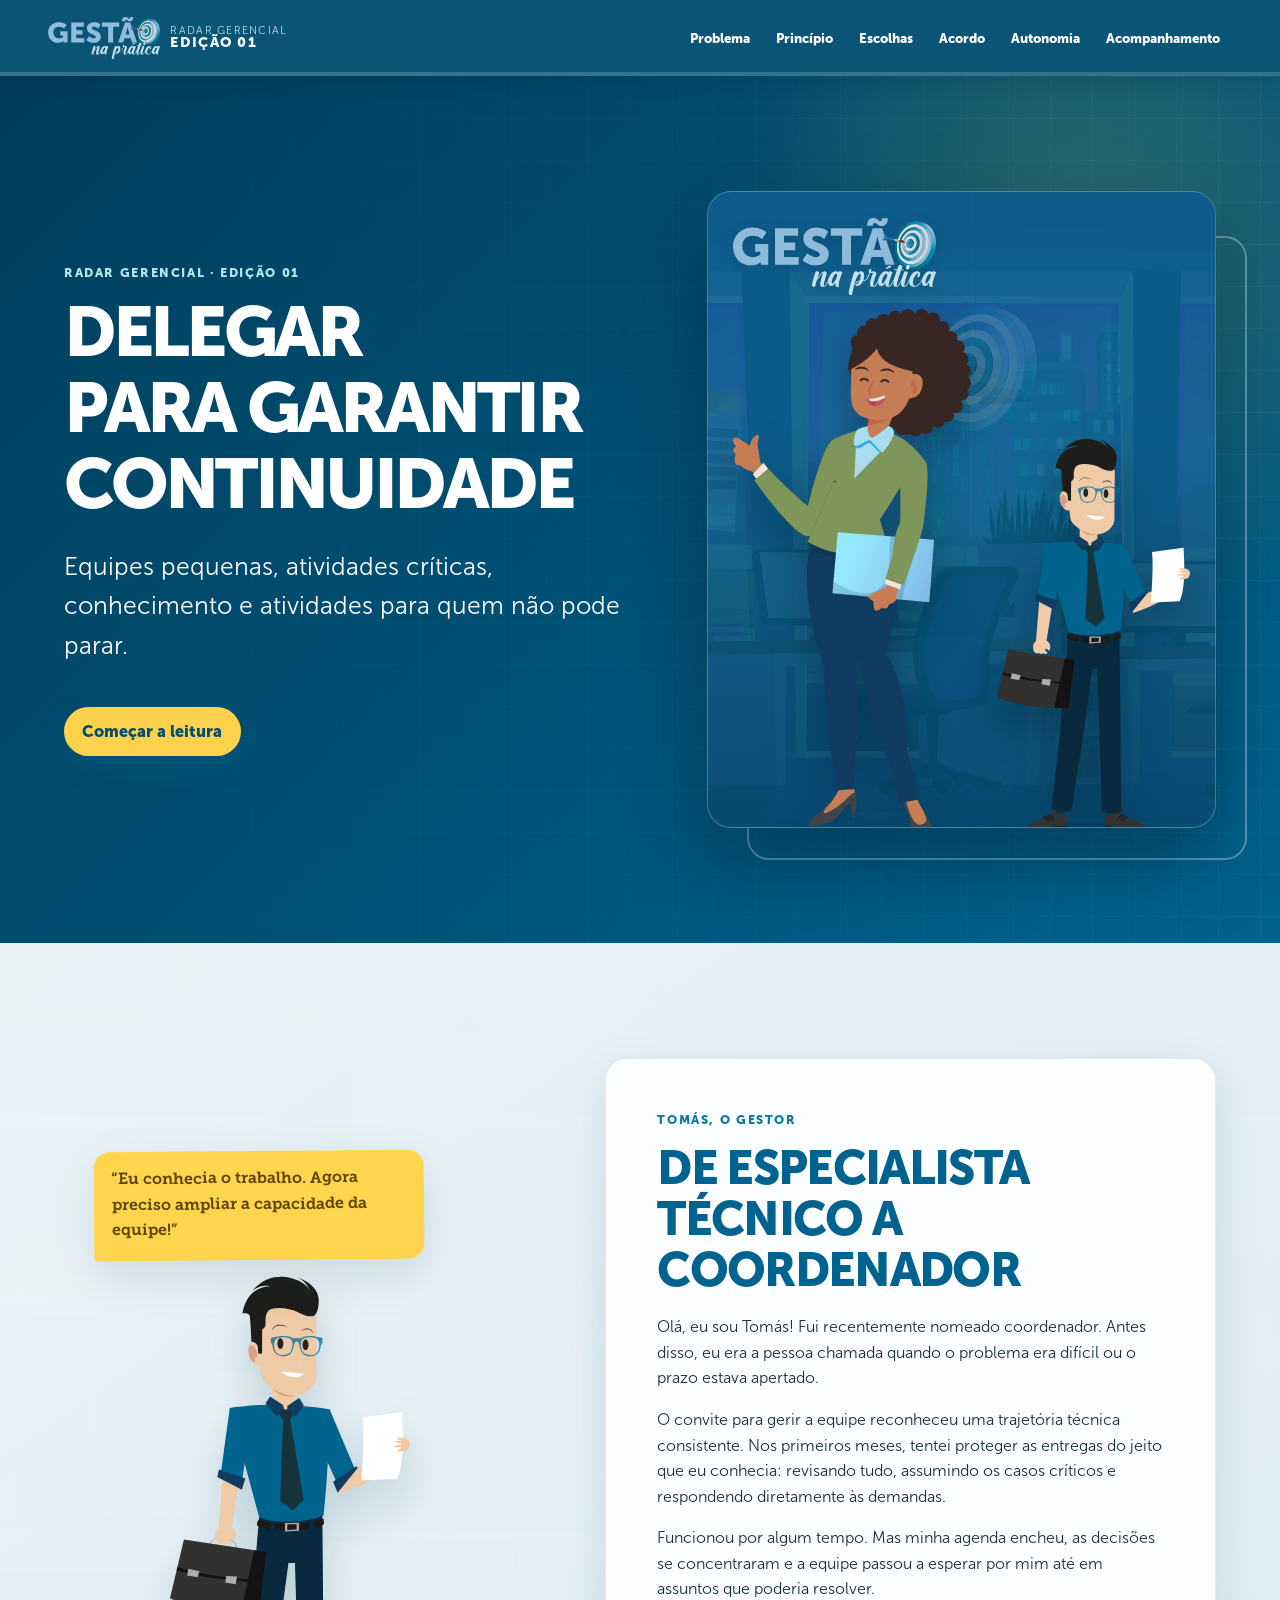
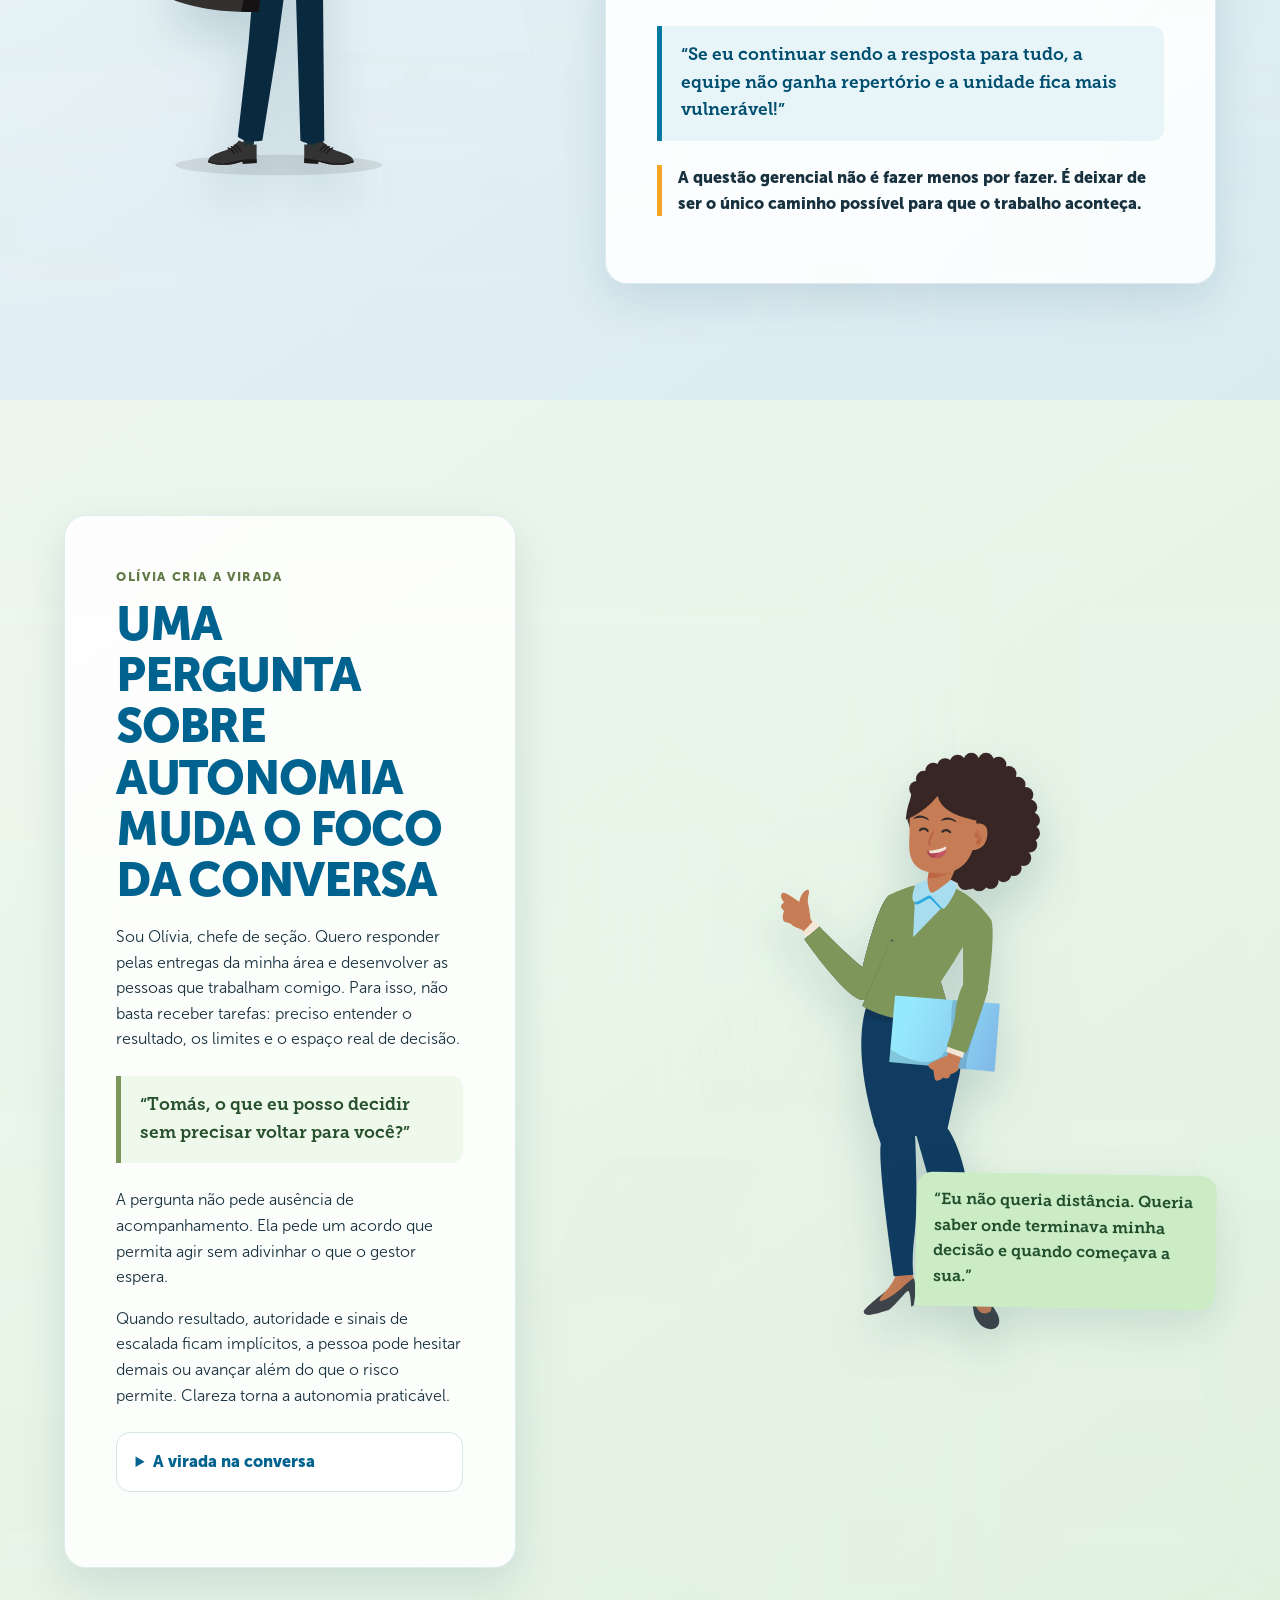
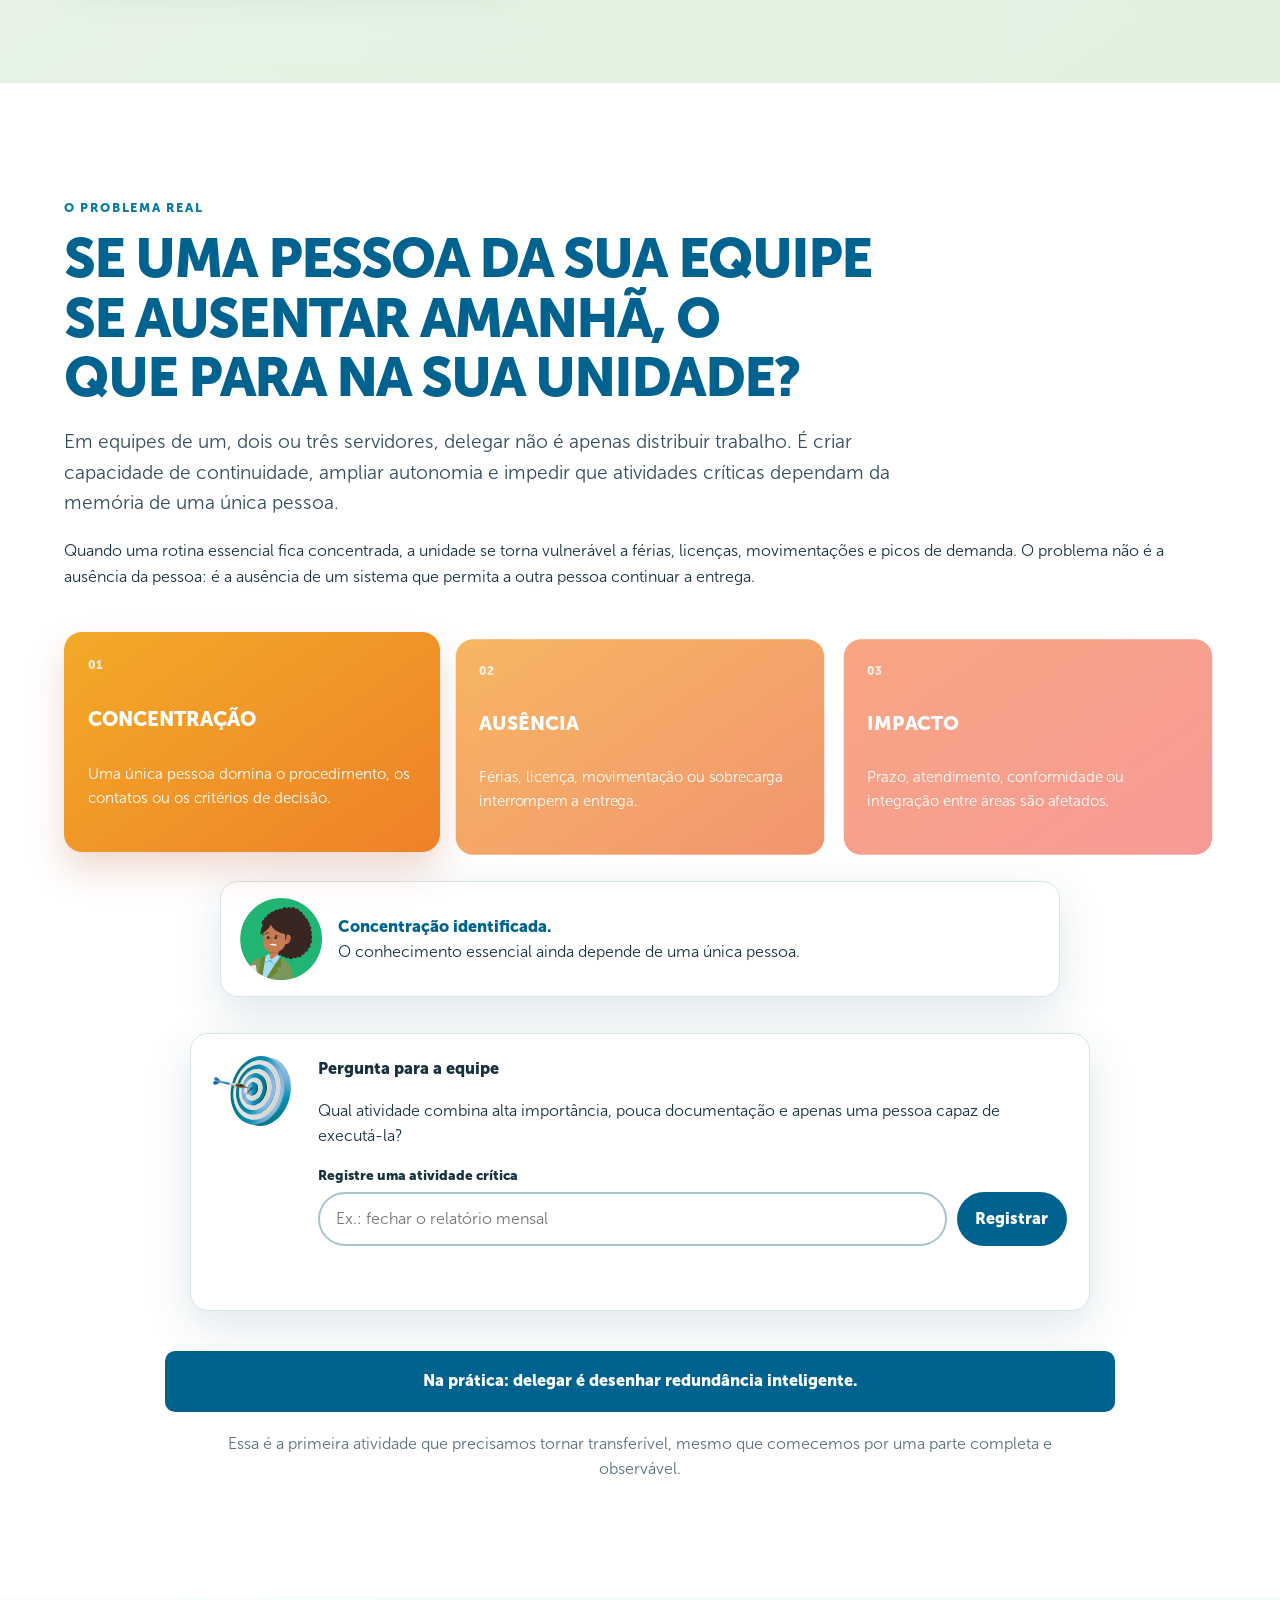
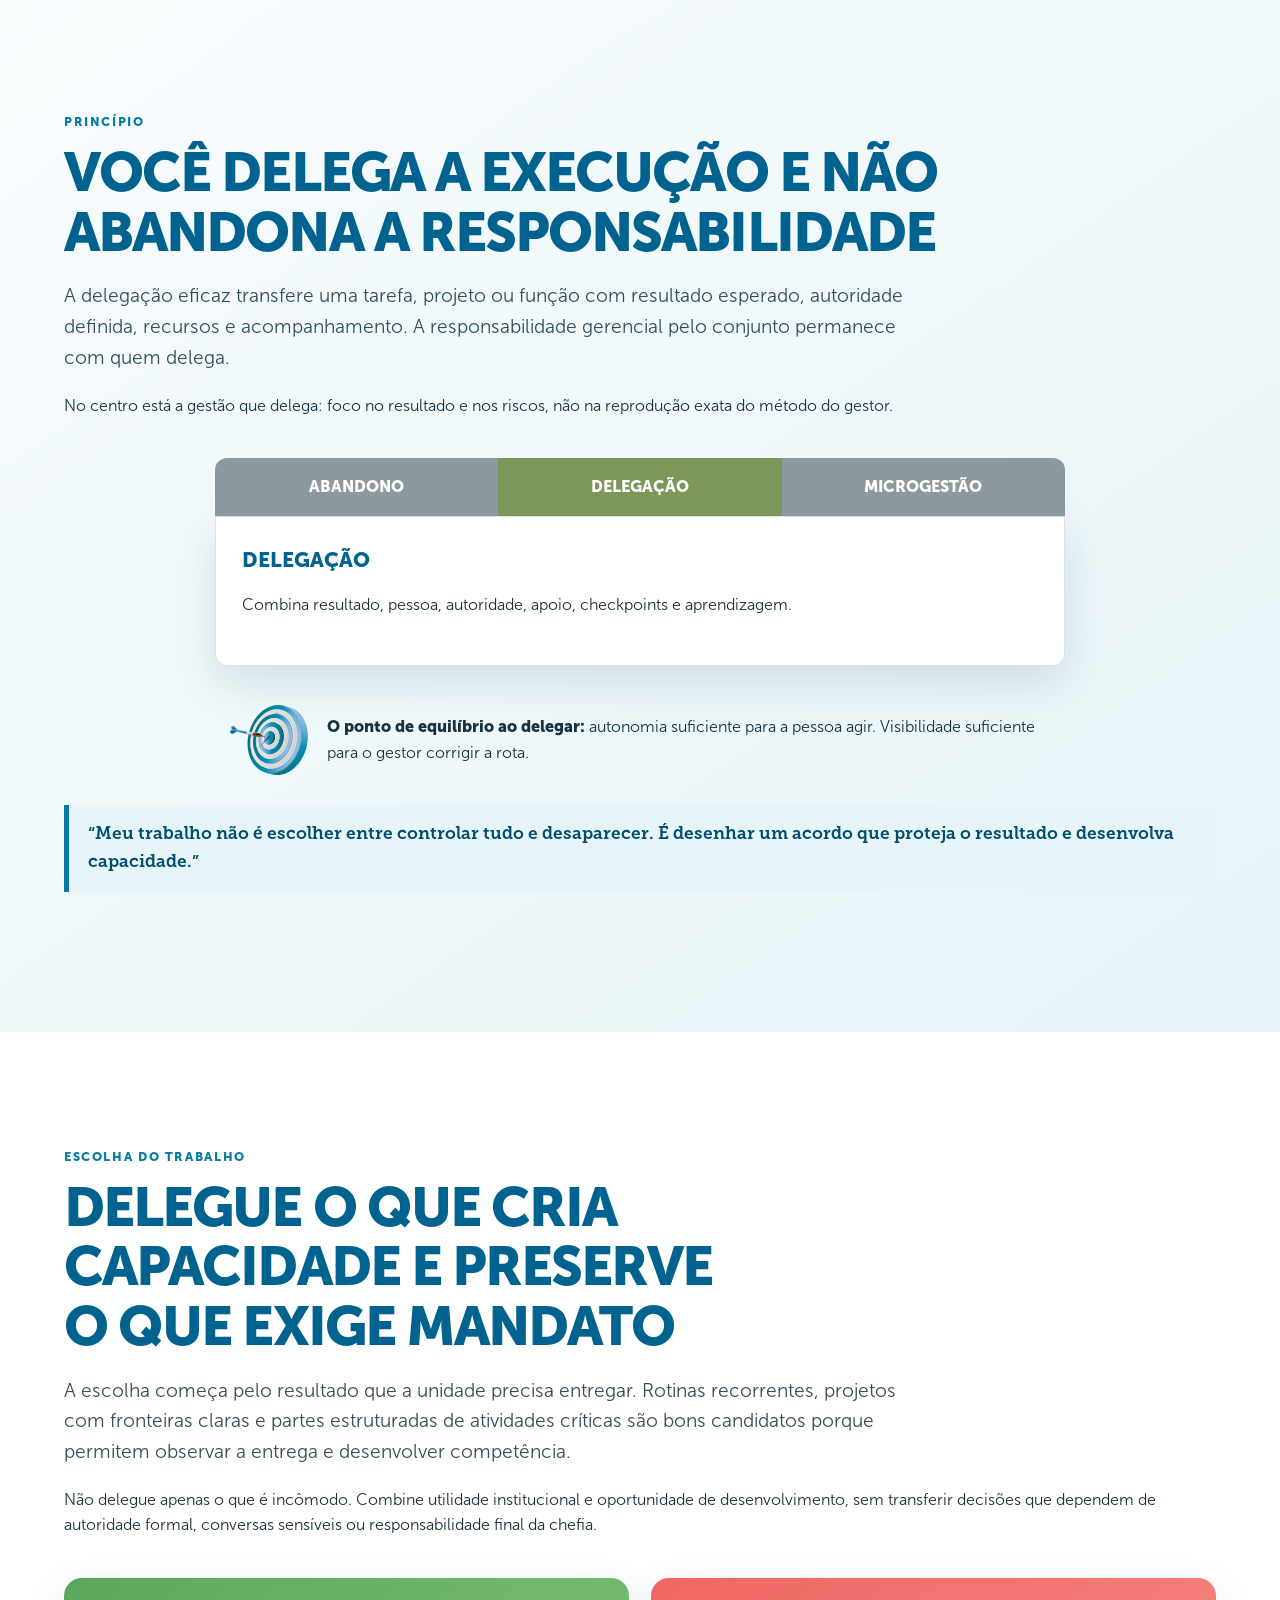
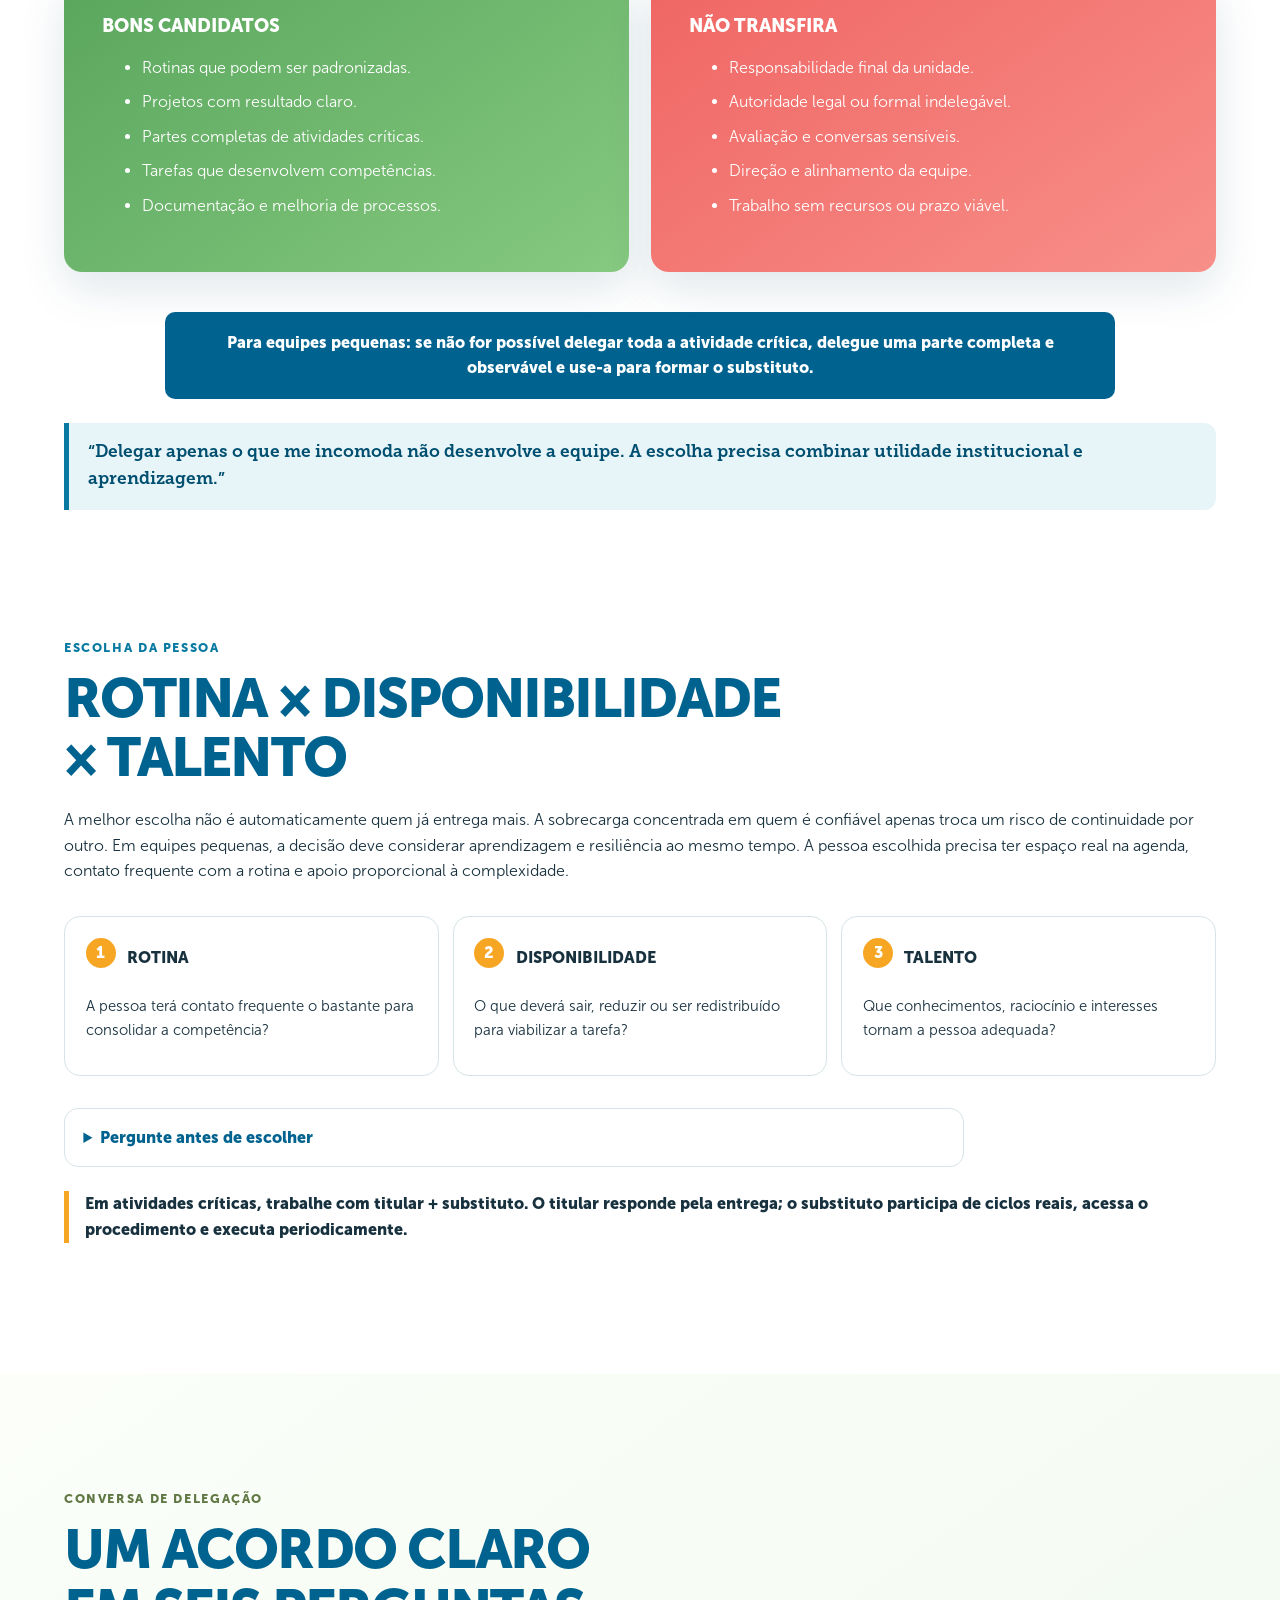
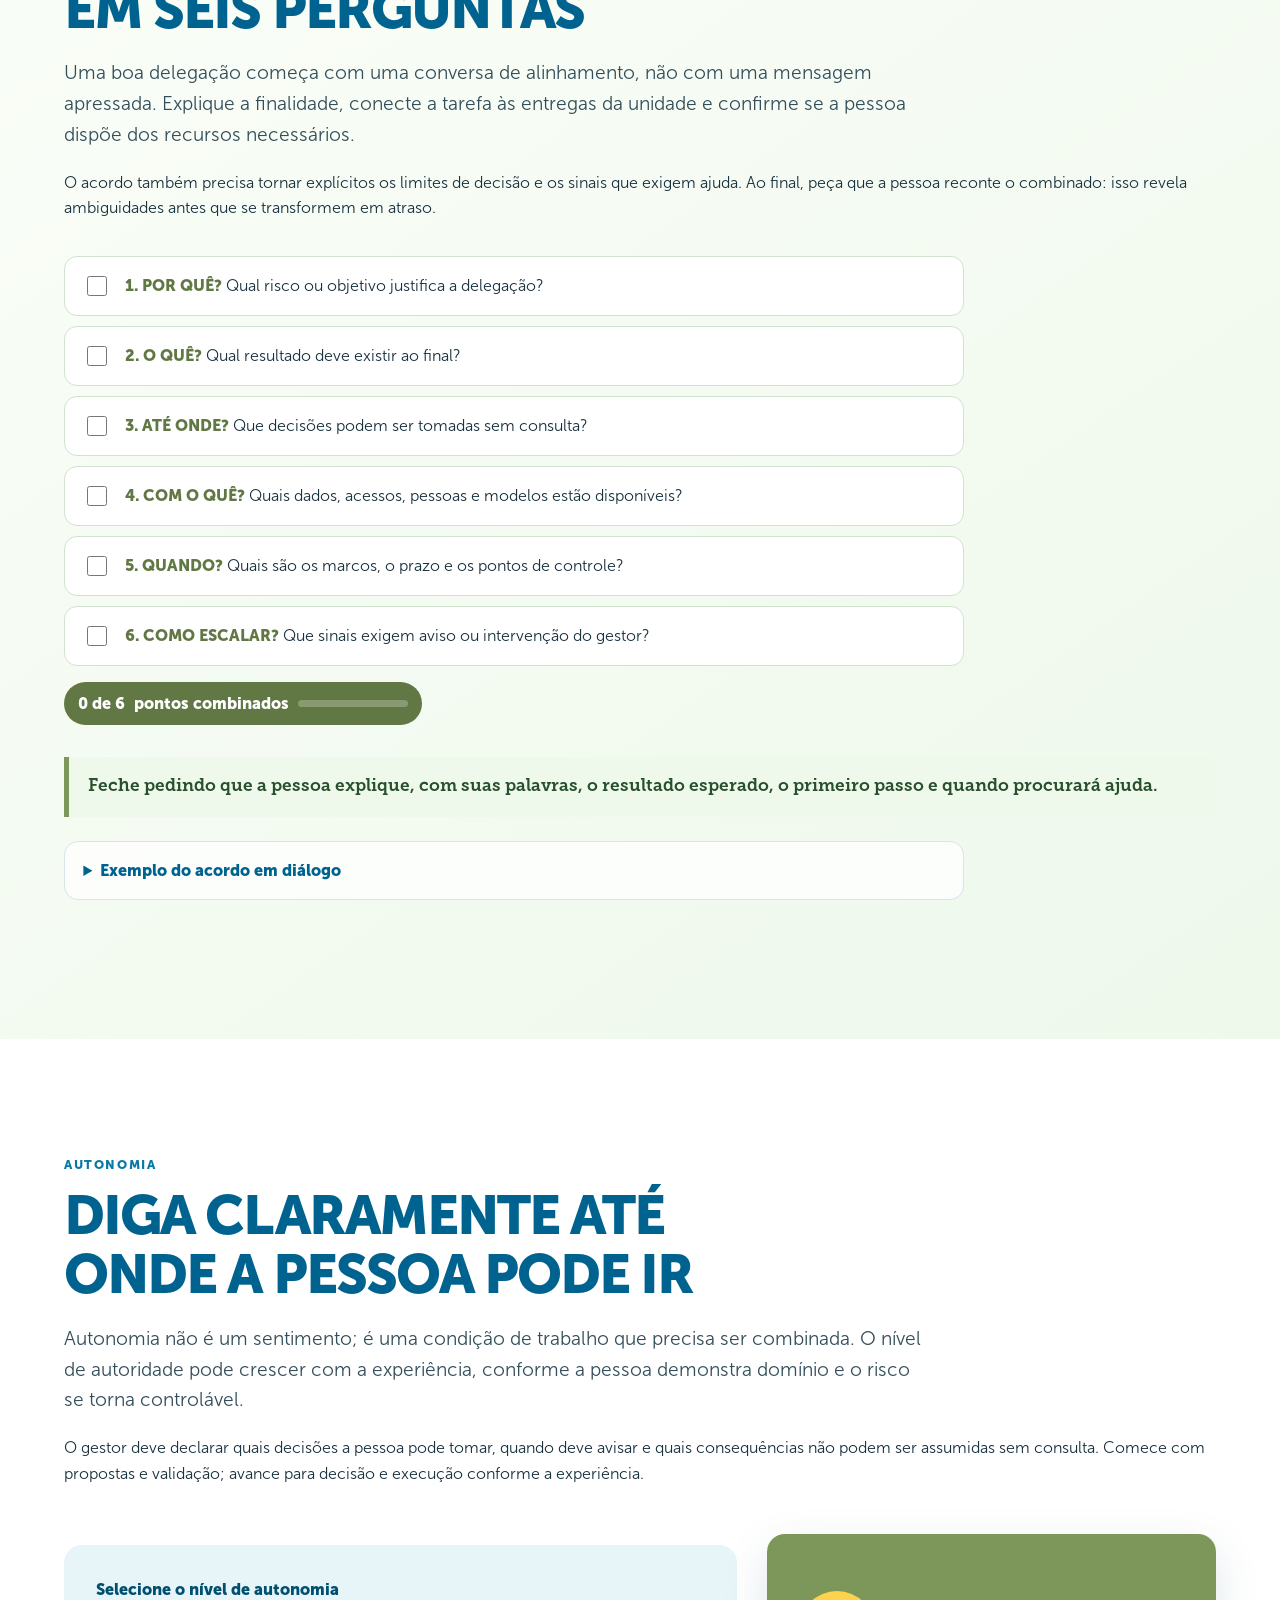
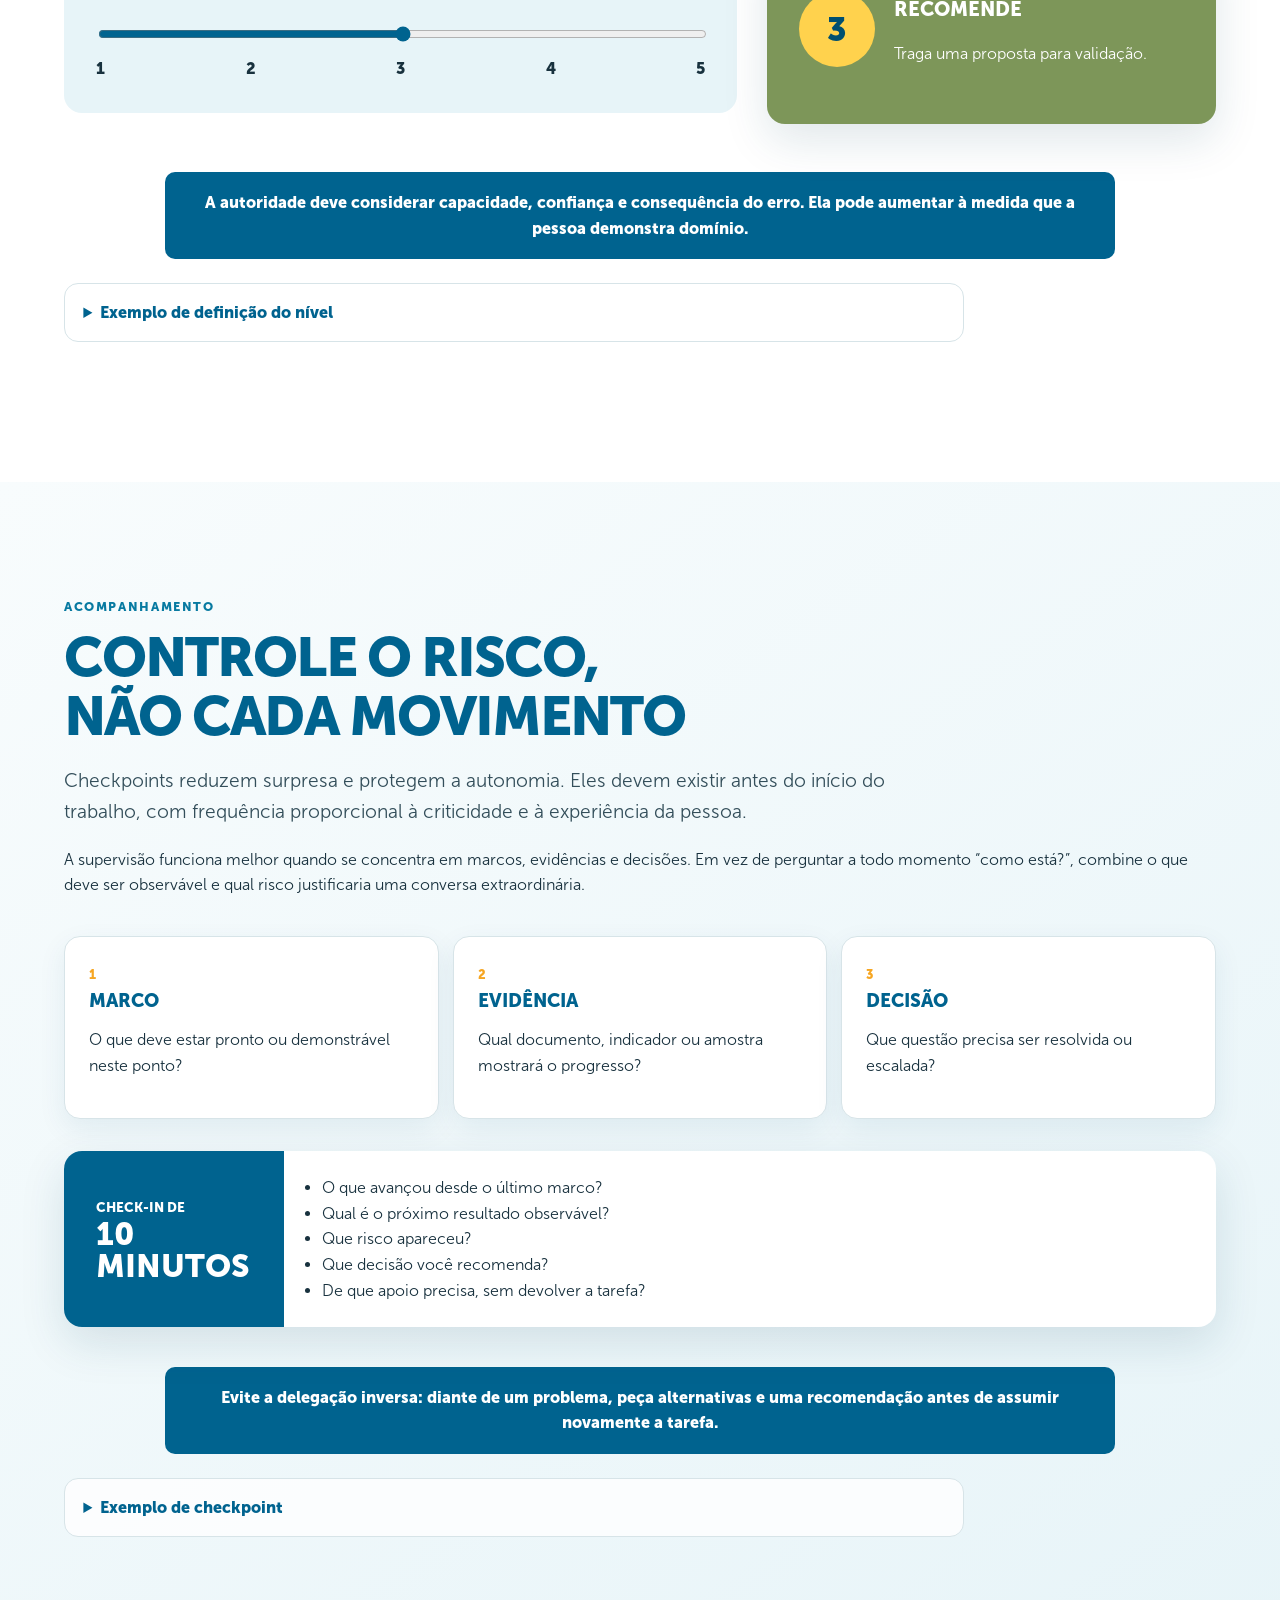
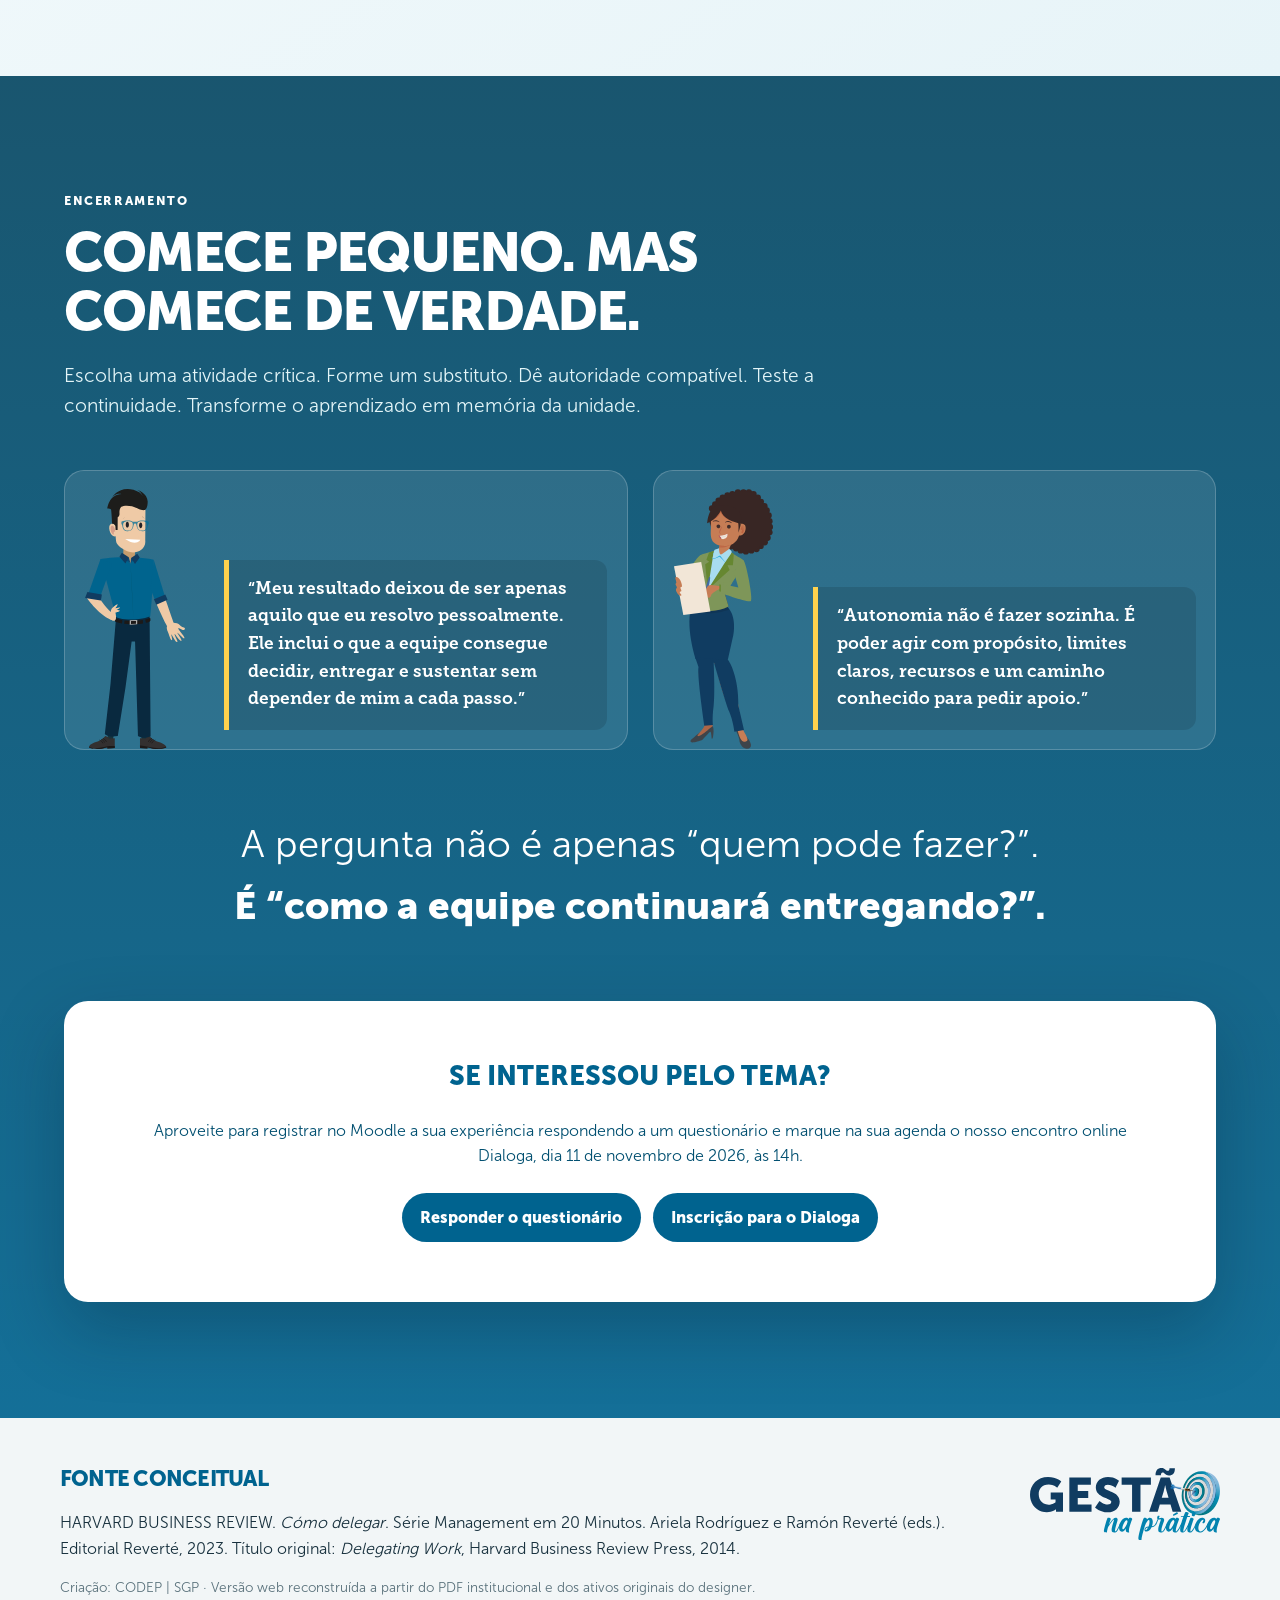
==== delegacao/index.html @ bbf3c68b "Publica edição Delegação do Radar Gerencial" ====
<!doctype html>
<html lang="pt-BR">
<head>
  <meta charset="utf-8">
  <meta name="viewport" content="width=device-width, initial-scale=1">
  <meta name="description" content="Radar Gerencial, edição 01: Delegar para garantir continuidade.">
  <title>Delegar para garantir continuidade | Radar Gerencial</title>
  <script>document.documentElement.classList.add("js")</script>
  <link rel="stylesheet" href="styles.css">
</head>
<body>
  <a class="skip-link" href="#conteudo">Ir para o conteúdo</a>
  <header class="topbar" aria-label="Navegação principal">
    <a class="brand" href="#inicio" aria-label="Radar Gerencial, voltar ao início">
      <img src="assets/designer/gnp-logo-light.svg" alt="" aria-hidden="true">
      <span><span class="brand-kicker">Radar Gerencial</span><strong>Edição 01</strong></span>
    </a>
    <button class="menu-button" type="button" aria-expanded="false" aria-controls="chapter-nav">Capítulos</button>
    <nav id="chapter-nav" class="chapter-nav" aria-label="Capítulos">
      <a href="#problema">Problema</a>
      <a href="#principio">Princípio</a>
      <a href="#escolhas">Escolhas</a>
      <a href="#acordo">Acordo</a>
      <a href="#autonomia">Autonomia</a>
      <a href="#acompanhamento">Acompanhamento</a>
    </nav>
    <div class="progress-track" aria-hidden="true"><span id="reading-progress"></span></div>
  </header>

  <main id="conteudo">
    <section id="inicio" class="hero chapter" data-label="Início">
      <div class="hero-copy reveal visible">
        <p class="eyebrow">Radar Gerencial · Edição 01</p>
        <h1><span>Delegar</span> para garantir continuidade</h1>
        <p class="lead">Equipes pequenas, atividades críticas, conhecimento e atividades para quem não pode parar.</p>
        <a class="button button-primary" href="#tomas">Começar a leitura</a>
      </div>
      <figure class="hero-art reveal visible">
        <div class="hero-scene" aria-label="Olívia e Tomás em um ambiente de trabalho.">
          <img class="hero-logo" src="assets/designer/gnp-logo-light.svg" alt="Gestão na Prática">
          <img class="hero-target" src="assets/designer/target.svg" alt="" aria-hidden="true">
          <img class="hero-olivia" src="assets/designer/olivia-full-a.svg" alt="Olívia">
          <img class="hero-tomas" src="assets/designer/tomas-full-b.svg" alt="Tomás">
        </div>
      </figure>
    </section>

    <section id="tomas" class="chapter character-intro blue-wash" data-label="Tomás">
      <div class="section-inner split">
        <div class="character-stage character-stage-tomas reveal">
          <span class="speech-tag speech-tag-tomas">“Eu conhecia o trabalho. Agora preciso ampliar a capacidade da equipe!”</span>
          <img src="assets/designer/tomas-full-b.svg" alt="Tomás, gestor e coordenador." class="character character-tomas">
        </div>
        <article class="story-card reveal">
          <p class="eyebrow">Tomás, o gestor</p>
          <h2>De especialista técnico a coordenador</h2>
          <p>Olá, eu sou Tomás! Fui recentemente nomeado coordenador. Antes disso, eu era a pessoa chamada quando o problema era difícil ou o prazo estava apertado.</p>
          <p>O convite para gerir a equipe reconheceu uma trajetória técnica consistente. Nos primeiros meses, tentei proteger as entregas do jeito que eu conhecia: revisando tudo, assumindo os casos críticos e respondendo diretamente às demandas.</p>
          <p>Funcionou por algum tempo. Mas minha agenda encheu, as decisões se concentraram e a equipe passou a esperar por mim até em assuntos que poderia resolver.</p>
          <blockquote>“Se eu continuar sendo a resposta para tudo, a equipe não ganha repertório e a unidade fica mais vulnerável!”</blockquote>
          <p class="key-line">A questão gerencial não é fazer menos por fazer. É deixar de ser o único caminho possível para que o trabalho aconteça.</p>
        </article>
      </div>
    </section>

    <section class="chapter green-wash" data-label="Olívia">
      <div class="section-inner split reverse-mobile">
        <article class="story-card reveal">
          <p class="eyebrow green">Olívia cria a virada</p>
          <h2>Uma pergunta sobre autonomia muda o foco da conversa</h2>
          <p>Sou Olívia, chefe de seção. Quero responder pelas entregas da minha área e desenvolver as pessoas que trabalham comigo. Para isso, não basta receber tarefas: preciso entender o resultado, os limites e o espaço real de decisão.</p>
          <blockquote class="green-quote">“Tomás, o que eu posso decidir sem precisar voltar para você?”</blockquote>
          <p>A pergunta não pede ausência de acompanhamento. Ela pede um acordo que permita agir sem adivinhar o que o gestor espera.</p>
          <p>Quando resultado, autoridade e sinais de escalada ficam implícitos, a pessoa pode hesitar demais ou avançar além do que o risco permite. Clareza torna a autonomia praticável.</p>
          <details class="source-detail"><summary>A virada na conversa</summary><p><strong>Tomás:</strong> “Percebi que eu dizia ‘pode tocar’, mas continuava esperando que Olívia consultasse cada detalhe.”</p><p><strong>Olívia:</strong> “Eu não queria distância. Queria saber onde terminava minha decisão e quando começava a sua.”</p></details>
        </article>
        <div class="character-stage reveal">
          <img src="assets/designer/olivia-full-a.svg" alt="Olívia, chefe de seção." class="character character-olivia">
          <span class="speech-tag green-tag">“Eu não queria distância. Queria saber onde terminava minha decisão e quando começava a sua.”</span>
        </div>
      </div>
    </section>

    <section id="problema" class="chapter" data-label="Problema real">
      <div class="section-inner">
        <p class="eyebrow">O problema real</p>
        <h2>Se uma pessoa da sua equipe se ausentar amanhã, o que para na sua unidade?</h2>
        <p class="intro">Em equipes de um, dois ou três servidores, delegar não é apenas distribuir trabalho. É criar capacidade de continuidade, ampliar autonomia e impedir que atividades críticas dependam da memória de uma única pessoa.</p>
        <p>Quando uma rotina essencial fica concentrada, a unidade se torna vulnerável a férias, licenças, movimentações e picos de demanda. O problema não é a ausência da pessoa: é a ausência de um sistema que permita a outra pessoa continuar a entrega.</p>

        <div class="risk-flow" role="list" aria-label="Cadeia de risco da concentração do trabalho">
          <button class="risk-card active" type="button" data-risk="0" role="listitem">
            <span>01</span><strong>Concentração</strong><small>Uma única pessoa domina o procedimento, os contatos ou os critérios de decisão.</small>
          </button>
          <button class="risk-card" type="button" data-risk="1" role="listitem">
            <span>02</span><strong>Ausência</strong><small>Férias, licença, movimentação ou sobrecarga interrompem a entrega.</small>
          </button>
          <button class="risk-card" type="button" data-risk="2" role="listitem">
            <span>03</span><strong>Impacto</strong><small>Prazo, atendimento, conformidade ou integração entre áreas são afetados.</small>
          </button>
        </div>
        <div id="risk-explainer" class="risk-explainer" aria-live="polite">
          <img id="risk-portrait" src="assets/designer/olivia-worry.webp" alt="Olívia refletindo sobre o risco.">
          <p><strong id="risk-title">Concentração identificada.</strong> <span id="risk-copy">O conhecimento essencial ainda depende de uma única pessoa.</span></p>
        </div>
        <div class="reflection reveal">
          <img src="assets/designer/target.svg" alt="" aria-hidden="true">
          <div>
            <strong>Pergunta para a equipe</strong>
            <p>Qual atividade combina alta importância, pouca documentação e apenas uma pessoa capaz de executá-la?</p>
            <label for="critical-activity">Registre uma atividade crítica</label>
            <div class="input-row">
              <input id="critical-activity" type="text" maxlength="140" placeholder="Ex.: fechar o relatório mensal">
              <button id="save-activity" class="button button-secondary" type="button">Registrar</button>
            </div>
            <p id="activity-feedback" class="feedback" aria-live="polite"></p>
          </div>
        </div>
        <p class="banner">Na prática: delegar é desenhar redundância inteligente.</p>
        <p class="supporting-line">Essa é a primeira atividade que precisamos tornar transferível, mesmo que comecemos por uma parte completa e observável.</p>
      </div>
    </section>

    <section id="principio" class="chapter blue-wash" data-label="Princípio">
      <div class="section-inner">
        <p class="eyebrow">Princípio</p>
        <h2>Você delega a execução e não abandona a responsabilidade</h2>
        <p class="intro">A delegação eficaz transfere uma tarefa, projeto ou função com resultado esperado, autoridade definida, recursos e acompanhamento. A responsabilidade gerencial pelo conjunto permanece com quem delega.</p>
        <p>No centro está a gestão que delega: foco no resultado e nos riscos, não na reprodução exata do método do gestor.</p>
        <div class="balance-tabs" role="tablist" aria-label="Comparação entre abandono, delegação e microgestão">
          <button id="tab-abandono" role="tab" aria-selected="false" aria-controls="balance-panel" data-balance="abandonment">Abandono</button>
          <button id="tab-delegacao" role="tab" aria-selected="true" aria-controls="balance-panel" data-balance="delegation">Delegação</button>
          <button id="tab-microgestao" role="tab" aria-selected="false" aria-controls="balance-panel" data-balance="micro">Microgestão</button>
        </div>
        <div id="balance-panel" class="balance-panel" role="tabpanel" aria-labelledby="tab-delegacao" tabindex="0">
          <strong>Delegação</strong>
          <p>Combina resultado, pessoa, autoridade, apoio, checkpoints e aprendizagem.</p>
        </div>
        <div class="equilibrium reveal">
          <img src="assets/designer/target.svg" alt="" aria-hidden="true">
          <p><strong>O ponto de equilíbrio ao delegar:</strong> autonomia suficiente para a pessoa agir. Visibilidade suficiente para o gestor corrigir a rota.</p>
        </div>
        <blockquote>“Meu trabalho não é escolher entre controlar tudo e desaparecer. É desenhar um acordo que proteja o resultado e desenvolva capacidade.”</blockquote>
      </div>
    </section>

    <section id="escolhas" class="chapter" data-label="Escolhas">
      <div class="section-inner">
        <p class="eyebrow">Escolha do trabalho</p>
        <h2>Delegue o que cria capacidade e preserve o que exige mandato</h2>
        <p class="intro">A escolha começa pelo resultado que a unidade precisa entregar. Rotinas recorrentes, projetos com fronteiras claras e partes estruturadas de atividades críticas são bons candidatos porque permitem observar a entrega e desenvolver competência.</p>
        <p>Não delegue apenas o que é incômodo. Combine utilidade institucional e oportunidade de desenvolvimento, sem transferir decisões que dependem de autoridade formal, conversas sensíveis ou responsabilidade final da chefia.</p>
        <div class="choice-grid">
          <article class="choice-card good reveal">
            <h3>Bons candidatos</h3>
            <ul>
              <li>Rotinas que podem ser padronizadas.</li>
              <li>Projetos com resultado claro.</li>
              <li>Partes completas de atividades críticas.</li>
              <li>Tarefas que desenvolvem competências.</li>
              <li>Documentação e melhoria de processos.</li>
            </ul>
          </article>
          <article class="choice-card preserve reveal">
            <h3>Não transfira</h3>
            <ul>
              <li>Responsabilidade final da unidade.</li>
              <li>Autoridade legal ou formal indelegável.</li>
              <li>Avaliação e conversas sensíveis.</li>
              <li>Direção e alinhamento da equipe.</li>
              <li>Trabalho sem recursos ou prazo viável.</li>
            </ul>
          </article>
        </div>
        <p class="banner">Para equipes pequenas: se não for possível delegar toda a atividade crítica, delegue uma parte completa e observável e use-a para formar o substituto.</p>
        <blockquote>“Delegar apenas o que me incomoda não desenvolve a equipe. A escolha precisa combinar utilidade institucional e aprendizagem.”</blockquote>

        <div class="person-choice">
          <p class="eyebrow">Escolha da pessoa</p>
          <h2>Rotina × disponibilidade × talento</h2>
          <p>A melhor escolha não é automaticamente quem já entrega mais. A sobrecarga concentrada em quem é confiável apenas troca um risco de continuidade por outro. Em equipes pequenas, a decisão deve considerar aprendizagem e resiliência ao mesmo tempo. A pessoa escolhida precisa ter espaço real na agenda, contato frequente com a rotina e apoio proporcional à complexidade.</p>
          <div class="criteria-grid">
            <button class="criterion" type="button" aria-expanded="false"><span>1</span><strong>Rotina</strong><small>A pessoa terá contato frequente o bastante para consolidar a competência?</small></button>
            <button class="criterion" type="button" aria-expanded="false"><span>2</span><strong>Disponibilidade</strong><small>O que deverá sair, reduzir ou ser redistribuído para viabilizar a tarefa?</small></button>
            <button class="criterion" type="button" aria-expanded="false"><span>3</span><strong>Talento</strong><small>Que conhecimentos, raciocínio e interesses tornam a pessoa adequada?</small></button>
          </div>
          <details class="source-detail"><summary>Pergunte antes de escolher</summary><ul><li>Que competências a atividade exige?</li><li>Que apoio a pessoa precisará?</li><li>Qual é o risco de uma decisão equivocada?</li><li>A oportunidade está distribuída de forma justa?</li></ul><p><strong>Tomás:</strong> “Olívia, você já entrega muito. O que precisa sair ou mudar para que essa nova responsabilidade não gere sobrecarga?”</p><p><strong>Olívia:</strong> “Com essa conversa, autonomia não vira sobrecarga silenciosa. Podemos decidir prioridades antes de começar.”</p></details>
          <p class="key-line">Em atividades críticas, trabalhe com titular + substituto. O titular responde pela entrega; o substituto participa de ciclos reais, acessa o procedimento e executa periodicamente.</p>
        </div>
      </div>
    </section>

    <section id="acordo" class="chapter green-wash" data-label="Acordo">
      <div class="section-inner">
        <p class="eyebrow green">Conversa de delegação</p>
        <h2>Um acordo claro em seis perguntas</h2>
        <p class="intro">Uma boa delegação começa com uma conversa de alinhamento, não com uma mensagem apressada. Explique a finalidade, conecte a tarefa às entregas da unidade e confirme se a pessoa dispõe dos recursos necessários.</p>
        <p>O acordo também precisa tornar explícitos os limites de decisão e os sinais que exigem ajuda. Ao final, peça que a pessoa reconte o combinado: isso revela ambiguidades antes que se transformem em atraso.</p>
        <div class="agreement" id="agreement-list">
          <label><input type="checkbox"><span><b>1. Por quê?</b> Qual risco ou objetivo justifica a delegação?</span></label>
          <label><input type="checkbox"><span><b>2. O quê?</b> Qual resultado deve existir ao final?</span></label>
          <label><input type="checkbox"><span><b>3. Até onde?</b> Que decisões podem ser tomadas sem consulta?</span></label>
          <label><input type="checkbox"><span><b>4. Com o quê?</b> Quais dados, acessos, pessoas e modelos estão disponíveis?</span></label>
          <label><input type="checkbox"><span><b>5. Quando?</b> Quais são os marcos, o prazo e os pontos de controle?</span></label>
          <label><input type="checkbox"><span><b>6. Como escalar?</b> Que sinais exigem aviso ou intervenção do gestor?</span></label>
        </div>
        <div class="agreement-status" aria-live="polite"><span id="agreement-count">0 de 6</span> pontos combinados <span class="agreement-meter" aria-hidden="true"><i id="agreement-progress"></i></span></div>
        <blockquote class="green-quote">Feche pedindo que a pessoa explique, com suas palavras, o resultado esperado, o primeiro passo e quando procurará ajuda.</blockquote>
        <details class="source-detail"><summary>Exemplo do acordo em diálogo</summary><p><strong>Tomás:</strong> “O resultado é manter o painel de prazos atualizado e tratar as pendências antes que virem atraso. Você decide os ajustes de rotina; impacto em prazo institucional deve ser escalado.”</p><p><strong>Olívia:</strong> “Então meu primeiro passo é revisar as pendências hoje. Trago evidência na sexta e aviso antes se houver risco de prazo ou dependência de outra unidade.”</p></details>
      </div>
    </section>

    <section id="autonomia" class="chapter" data-label="Autonomia">
      <div class="section-inner">
        <p class="eyebrow">Autonomia</p>
        <h2>Diga claramente até onde a pessoa pode ir</h2>
        <p class="intro">Autonomia não é um sentimento; é uma condição de trabalho que precisa ser combinada. O nível de autoridade pode crescer com a experiência, conforme a pessoa demonstra domínio e o risco se torna controlável.</p>
        <p>O gestor deve declarar quais decisões a pessoa pode tomar, quando deve avisar e quais consequências não podem ser assumidas sem consulta. Comece com propostas e validação; avance para decisão e execução conforme a experiência.</p>
        <div class="autonomy-tool">
          <div class="range-wrap">
            <label for="autonomy-range">Selecione o nível de autonomia</label>
            <input id="autonomy-range" type="range" min="1" max="5" value="3" step="1">
            <div class="range-labels" aria-hidden="true"><span>1</span><span>2</span><span>3</span><span>4</span><span>5</span></div>
          </div>
          <article id="autonomy-card" class="autonomy-card" tabindex="0">
            <span id="autonomy-number">3</span>
            <div><strong id="autonomy-title">Recomende</strong><p id="autonomy-copy">Traga uma proposta para validação.</p></div>
          </article>
        </div>
        <p class="banner">A autoridade deve considerar capacidade, confiança e consequência do erro. Ela pode aumentar à medida que a pessoa demonstra domínio.</p>
        <details class="source-detail"><summary>Exemplo de definição do nível</summary><p><strong>Olívia:</strong> “Para esta rotina, em qual nível eu estou?”</p><p><strong>Tomás:</strong> “No nível 4: você decide e me avisa antes de executar quando houver mudança de critério. Nos casos recorrentes, pode avançar para o nível 5.”</p></details>
      </div>
    </section>

    <section id="acompanhamento" class="chapter blue-wash" data-label="Acompanhamento">
      <div class="section-inner">
        <p class="eyebrow">Acompanhamento</p>
        <h2>Controle o risco, não cada movimento</h2>
        <p class="intro">Checkpoints reduzem surpresa e protegem a autonomia. Eles devem existir antes do início do trabalho, com frequência proporcional à criticidade e à experiência da pessoa.</p>
        <p>A supervisão funciona melhor quando se concentra em marcos, evidências e decisões. Em vez de perguntar a todo momento “como está?”, combine o que deve ser observável e qual risco justificaria uma conversa extraordinária.</p>
        <div class="checkpoint-grid">
          <article><span>1</span><h3>Marco</h3><p>O que deve estar pronto ou demonstrável neste ponto?</p></article>
          <article><span>2</span><h3>Evidência</h3><p>Qual documento, indicador ou amostra mostrará o progresso?</p></article>
          <article><span>3</span><h3>Decisão</h3><p>Que questão precisa ser resolvida ou escalada?</p></article>
        </div>
        <div class="checkin reveal">
          <div class="checkin-title"><small>Check-in de</small><strong>10 minutos</strong></div>
          <ul>
            <li>O que avançou desde o último marco?</li>
            <li>Qual é o próximo resultado observável?</li>
            <li>Que risco apareceu?</li>
            <li>Que decisão você recomenda?</li>
            <li>De que apoio precisa, sem devolver a tarefa?</li>
          </ul>
        </div>
        <p class="banner">Evite a delegação inversa: diante de um problema, peça alternativas e uma recomendação antes de assumir novamente a tarefa.</p>
        <details class="source-detail"><summary>Exemplo de checkpoint</summary><p><strong>Olívia:</strong> “Encontrei um conflito de prioridade. Tenho duas alternativas e recomendo ajustar a sequência sem mudar o prazo final.”</p><p><strong>Tomás:</strong> “A recomendação é consistente. Siga com o ajuste e registre o critério para o próximo ciclo!”</p></details>
      </div>
    </section>

    <section id="encerramento" class="chapter finale" data-label="Encerramento">
      <div class="section-inner">
        <p class="eyebrow">Encerramento</p>
        <h2>Comece pequeno. Mas comece de verdade.</h2>
        <p class="final-lead">Escolha uma atividade crítica. Forme um substituto. Dê autoridade compatível. Teste a continuidade. Transforme o aprendizado em memória da unidade.</p>
        <div class="final-characters">
          <div><img src="assets/designer/tomas-full-c.svg" alt="Tomás"><blockquote>“Meu resultado deixou de ser apenas aquilo que eu resolvo pessoalmente. Ele inclui o que a equipe consegue decidir, entregar e sustentar sem depender de mim a cada passo.”</blockquote></div>
          <div><img src="assets/designer/olivia-full-b.svg" alt="Olívia"><blockquote>“Autonomia não é fazer sozinha. É poder agir com propósito, limites claros, recursos e um caminho conhecido para pedir apoio.”</blockquote></div>
        </div>
        <p class="closing-question">A pergunta não é apenas “quem pode fazer?”.<br><strong>É “como a equipe continuará entregando?”.</strong></p>
        <div class="cta-panel">
          <h3>Se interessou pelo tema?</h3>
          <p>Aproveite para registrar no Moodle a sua experiência respondendo a um questionário e marque na sua agenda o nosso encontro online Dialoga, dia 11 de novembro de 2026, às 14h.</p>
          <div class="cta-actions">
            <a class="button button-light" href="https://eadsgp.cjf.jus.br/sgp/mod/quiz/view.php?id=3083" target="_blank" rel="noopener noreferrer">Responder o questionário</a>
            <a class="button button-light" href="https://forms.cloud.microsoft/r/SEMVwZMxQA" target="_blank" rel="noopener noreferrer">Inscrição para o Dialoga</a>
          </div>
        </div>
      </div>
    </section>

    <section class="source-section" aria-labelledby="fonte-title">
      <div class="section-inner">
        <img class="footer-logo" src="assets/designer/gnp-logo.svg" alt="Gestão na Prática">
        <h2 id="fonte-title">Fonte conceitual</h2>
        <p>HARVARD BUSINESS REVIEW. <cite>Cómo delegar</cite>. Série Management em 20 Minutos. Ariela Rodríguez e Ramón Reverté (eds.). Editorial Reverté, 2023. Título original: <cite>Delegating Work</cite>, Harvard Business Review Press, 2014.</p>
        <p class="credits">Criação: CODEP | SGP · Versão web reconstruída a partir do PDF institucional e dos ativos originais do designer.</p>
      </div>
    </section>
  </main>

  <button id="back-to-top" class="back-to-top" type="button" aria-label="Voltar ao início">↑</button>
  <script src="app.js"></script>
</body>
</html>
---- delegacao/styles.css ----
@font-face { font-family: "Museo Sans"; src: url("assets/fonts/MuseoSans-100.otf") format("opentype"); font-weight: 100; font-display: swap; }
@font-face { font-family: "Museo Sans"; src: url("assets/fonts/MuseoSans-300.otf") format("opentype"); font-weight: 300; font-display: swap; }
@font-face { font-family: "Museo Sans"; src: url("assets/fonts/MuseoSans_900.otf") format("opentype"); font-weight: 700 900; font-display: swap; }
@font-face { font-family: "Museo Slab"; src: url("assets/fonts/Museo_Slab_300.otf") format("opentype"); font-weight: 300; font-display: swap; }
@font-face { font-family: "Museo Slab"; src: url("assets/fonts/Museo_Slab_700.otf") format("opentype"); font-weight: 700; font-display: swap; }

:root {
  --blue-900: #004f70;
  --blue-800: #00638f;
  --blue-700: #087aa1;
  --blue-100: #e7f4f8;
  --green-700: #617844;
  --green-500: #7d9659;
  --green-100: #eef8eb;
  --orange: #f6a623;
  --coral: #f47470;
  --ink: #18313e;
  --muted: #59717b;
  --paper: #fff;
  --line: #d7e4e8;
  --shadow: 0 16px 45px rgba(16, 72, 92, .13);
  --radius: 22px;
  --max: 1160px;
}

* { box-sizing: border-box; }
html { scroll-behavior: smooth; scroll-padding-top: 88px; }
body { margin: 0; color: var(--ink); background: var(--paper); font-family: "Museo Sans", Aptos, "Segoe UI", Arial, sans-serif; font-weight: 300; line-height: 1.6; }
img { max-width: 100%; height: auto; }
button, input { font: inherit; }
a { color: inherit; }
:focus-visible { outline: 4px solid #ffd24d; outline-offset: 3px; }
.skip-link { position: fixed; z-index: 99; top: 10px; left: 10px; padding: .7rem 1rem; background: #fff; color: var(--blue-900); border-radius: 8px; transform: translateY(-150%); }
.skip-link:focus { transform: translateY(0); }

.topbar { position: sticky; top: 0; z-index: 50; display: grid; grid-template-columns: auto 1fr; align-items: center; min-height: 76px; padding: 8px clamp(18px, 4vw, 48px); color: #fff; background: rgba(0, 79, 112, .96); backdrop-filter: blur(12px); box-shadow: 0 5px 18px rgba(0, 38, 55, .18); }
.brand { display: flex; flex-direction: row; align-items: center; gap: .65rem; text-decoration: none; line-height: 1.05; text-transform: uppercase; letter-spacing: .08em; }
.brand > img { width: 112px; height: 44px; object-fit: contain; }
.brand > span { display: flex; flex-direction: column; }
.brand-kicker { font-size: .67rem; opacity: .8; }
.brand strong { font-size: .88rem; }
.chapter-nav { justify-self: end; display: flex; gap: 2px; }
.chapter-nav a { padding: .65rem .75rem; border-radius: 9px; font-size: .82rem; font-weight: 700; text-decoration: none; }
.chapter-nav a:hover, .chapter-nav a.active { background: rgba(255,255,255,.16); }
.menu-button { display: none; justify-self: end; color: #fff; border: 1px solid rgba(255,255,255,.5); background: transparent; border-radius: 8px; padding: .5rem .7rem; }
.progress-track { position: absolute; inset: auto 0 0; height: 4px; background: rgba(255,255,255,.18); }
.progress-track span { display: block; width: 0; height: 100%; background: #ffd24d; }

.chapter { position: relative; min-height: 82vh; padding: clamp(72px, 9vw, 122px) clamp(20px, 5vw, 64px); overflow: hidden; }
.section-inner { width: min(100%, var(--max)); margin: auto; }
.split { display: grid; grid-template-columns: minmax(280px, .85fr) minmax(0, 1.15fr); align-items: center; gap: clamp(36px, 7vw, 100px); }
.blue-wash { background: linear-gradient(145deg, #f8fcfd 0%, var(--blue-100) 100%); }
.green-wash { background: linear-gradient(145deg, #fbfef9 0%, var(--green-100) 100%); }
.eyebrow { margin: 0 0 .7rem; color: var(--blue-700); font-size: .78rem; font-weight: 900; letter-spacing: .13em; text-transform: uppercase; }
.eyebrow.green { color: var(--green-700); }
h1, h2, h3 { margin-top: 0; font-weight: 900; line-height: 1.08; text-wrap: balance; }
h2 { max-width: 900px; margin-bottom: 1.2rem; color: var(--blue-800); font-size: clamp(2rem, 4.3vw, 4rem); letter-spacing: -.035em; text-transform: uppercase; }
h3 { color: var(--blue-800); }
.intro, .final-lead { max-width: 870px; color: #334e5a; font-size: clamp(1.05rem, 1.5vw, 1.24rem); }
.key-line { padding-left: 1rem; border-left: 5px solid var(--orange); font-weight: 800; }
.button { display: inline-flex; justify-content: center; align-items: center; min-height: 46px; padding: .75rem 1.15rem; border: 0; border-radius: 999px; font-weight: 800; text-decoration: none; cursor: pointer; transition: transform .2s ease, box-shadow .2s ease; }
.button:hover { transform: translateY(-2px); }
.button-primary { color: #fff; background: var(--blue-800); box-shadow: 0 10px 24px rgba(0,107,145,.25); }
.button-secondary { color: #fff; background: var(--blue-800); }

.hero { display: grid; grid-template-columns: minmax(0, 1fr) minmax(340px, .9fr); align-items: center; gap: clamp(35px, 6vw, 80px); min-height: calc(100vh - 72px); color: #fff; background: radial-gradient(circle at 85% 20%, rgba(125,150,89,.36), transparent 30%), linear-gradient(135deg, #003e5b, #00638f); }
.hero::before { content: ""; position: absolute; inset: 0; pointer-events: none; background-image: linear-gradient(rgba(255,255,255,.035) 1px, transparent 1px), linear-gradient(90deg, rgba(255,255,255,.035) 1px, transparent 1px); background-size: 42px 42px; mask-image: linear-gradient(to right, transparent, #000); }
.hero-copy { width: min(690px, 100%); justify-self: end; }
.hero .eyebrow { color: #b7e8ed; }
.hero h1 { max-width: 790px; margin: 0 0 1.5rem; font-size: clamp(3.3rem, 5.5vw, 5.25rem); letter-spacing: -.055em; text-transform: uppercase; }
.hero h1 span { display: block; color: #fff; }
.hero .lead { max-width: 650px; font-size: clamp(1.15rem, 2vw, 1.55rem); }
.hero .button-primary { margin-top: 1rem; color: var(--blue-900); background: #ffd24d; }
.hero-art { position: relative; width: min(560px, 100%); margin: 0; justify-self: start; transform: rotate(1deg); }
.hero-art::before { content: ""; position: absolute; inset: 7% -6% -5% 8%; border: 2px solid rgba(255,255,255,.35); border-radius: 22px; }
.hero-scene { --move-x: 0px; --move-y: 0px; position: relative; aspect-ratio: 4 / 5; overflow: hidden; border: 1px solid rgba(255,255,255,.2); border-radius: 24px; background: #1e6d91 url("assets/designer/office-blue.svg") center / cover no-repeat; box-shadow: 0 30px 80px rgba(0,25,38,.42); isolation: isolate; }
.hero-scene::after { content: ""; position: absolute; inset: 0; z-index: 1; background: linear-gradient(to top, rgba(0,45,68,.38), transparent 60%); pointer-events: none; }
.hero-scene img { position: absolute; display: block; border-radius: 0; box-shadow: none; }
.hero-logo { z-index: 3; top: 4%; left: 5%; width: 40%; opacity: .98; filter: drop-shadow(0 3px 7px rgba(0, 34, 50, .24)); }
.hero-target { z-index: 2; top: 18%; left: 37%; width: 28%; opacity: .18; animation: target-pulse 4s ease-in-out infinite; }
.hero-olivia { z-index: 4; bottom: -2%; left: 5%; width: 47%; transform: translate(calc(var(--move-x) * -.5), calc(var(--move-y) * -.5)); filter: drop-shadow(0 18px 20px rgba(0,20,30,.32)); transition: transform .25s ease-out; }
.hero-tomas { z-index: 5; right: 5%; bottom: -2%; width: 38%; transform: translate(var(--move-x), var(--move-y)); filter: drop-shadow(0 18px 20px rgba(0,20,30,.34)); transition: transform .25s ease-out; }
@keyframes target-pulse { 0%,100% { transform: scale(.95); opacity: .13; } 50% { transform: scale(1.06); opacity: .25; } }

.character-intro::before, .character-intro + .green-wash::before { content: ""; position: absolute; inset: 0; opacity: .075; pointer-events: none; background: url("assets/designer/office-blue.svg") center / cover no-repeat; }
.character-intro + .green-wash::before { background-image: url("assets/designer/office-green.svg"); }
.character-stage { position: relative; display: grid; place-items: center; min-height: 560px; }
.character { position: relative; z-index: 1; max-height: 580px; object-fit: contain; filter: drop-shadow(0 24px 24px rgba(0,56,76,.17)); }
.speech-tag { position: absolute; z-index: 3; top: 6%; right: -2%; max-width: 300px; padding: 1rem 1.1rem; color: #5b4300; background: #ffd54d; border-radius: 16px 16px 16px 2px; font-family: "Museo Slab", Georgia, serif; font-weight: 700; box-shadow: var(--shadow); transform: rotate(1deg); }
.character-stage-tomas { grid-template-rows: auto minmax(0, 1fr); place-items: end center; min-height: 620px; padding: 0 0 1rem; }
.character-stage-tomas .speech-tag-tomas { position: relative; top: auto; right: auto; align-self: start; justify-self: start; max-width: 330px; margin: 0 0 1rem clamp(0px, 3vw, 30px); border-radius: 16px 16px 16px 4px; transform: rotate(-.5deg); }
.character-stage-tomas .character { grid-row: 2; align-self: end; max-height: 500px; }
.green-tag { top: auto; right: 0; bottom: 4%; color: #214f2d; background: #cbecc5; }
.story-card { padding: clamp(25px, 4vw, 54px); background: rgba(255,255,255,.86); border: 1px solid rgba(0,107,145,.12); border-radius: var(--radius); box-shadow: var(--shadow); }
.story-card h2 { font-size: clamp(2rem, 3.7vw, 3.35rem); }
blockquote { margin: 1.5rem 0; padding: 1rem 1.2rem; color: var(--blue-900); background: var(--blue-100); border-left: 5px solid var(--blue-700); border-radius: 0 12px 12px 0; font-family: "Museo Slab", Georgia, serif; font-size: 1.08rem; font-weight: 700; }
.green-quote { color: #28502c; background: var(--green-100); border-color: var(--green-500); }

.risk-flow { display: grid; grid-template-columns: repeat(3, 1fr); gap: 12px; margin: 3rem 0; }
.risk-card { position: relative; display: grid; gap: .55rem; min-height: 220px; padding: 1.5rem; text-align: left; color: #fff; border: 0; border-radius: 18px; background: linear-gradient(145deg, #f3aa27, #ef8129); cursor: pointer; opacity: .72; transform: scale(.98); transition: .25s ease; }
.risk-card:nth-child(2) { background: linear-gradient(145deg, #f59b27, #ed6d3a); }
.risk-card:nth-child(3) { background: linear-gradient(145deg, #f58452, var(--coral)); }
.risk-card.active, .risk-card:hover { opacity: 1; transform: translateY(-5px) scale(1); box-shadow: 0 18px 35px rgba(183,83,37,.22); }
.risk-card span { font-size: .75rem; font-weight: 900; opacity: .8; }
.risk-card strong { font-size: 1.25rem; text-transform: uppercase; }
.risk-card small { font-size: .95rem; }
.risk-explainer { display: grid; grid-template-columns: 82px 1fr; gap: 1rem; align-items: center; max-width: 840px; min-height: 112px; margin: -1.5rem auto 2.2rem; padding: 1rem 1.2rem; background: #fff; border: 1px solid var(--line); border-radius: 18px; box-shadow: var(--shadow); }
.risk-explainer img { width: 82px; aspect-ratio: 1; object-fit: contain; }
.risk-explainer p { margin: 0; }
.risk-explainer strong { display: block; color: var(--blue-800); font-weight: 900; }
.reflection { display: grid; grid-template-columns: 85px 1fr; gap: 1.2rem; align-items: start; max-width: 900px; margin: 2rem auto; padding: 1.4rem; background: #fff; border: 1px solid var(--line); border-radius: 18px; box-shadow: var(--shadow); }
.reflection img, .equilibrium img { width: 78px; max-height: 78px; object-fit: contain; }
.reflection label { display: block; margin: .7rem 0 .35rem; font-size: .85rem; font-weight: 800; }
.input-row { display: flex; gap: .6rem; }
.input-row input { flex: 1; min-width: 0; padding: .75rem 1rem; border: 2px solid #a8c5cf; border-radius: 999px; }
.feedback { min-height: 1.6em; margin-bottom: 0; color: var(--green-700); font-weight: 800; }
.banner { max-width: 950px; margin: 2.5rem auto 0; padding: 1.1rem 1.4rem; text-align: center; color: #fff; background: var(--blue-800); border-radius: 10px; font-weight: 800; }
.supporting-line { max-width: 850px; margin: 1.2rem auto 0; text-align: center; color: var(--muted); }
.source-detail { max-width: 900px; margin: 1.5rem 0; padding: 1rem 1.15rem; background: rgba(255,255,255,.8); border: 1px solid var(--line); border-radius: 14px; }
.source-detail summary { color: var(--blue-800); font-weight: 900; cursor: pointer; }
.source-detail p:last-child, .source-detail ul:last-child { margin-bottom: 0; }

.balance-tabs { display: grid; grid-template-columns: repeat(3, 1fr); max-width: 850px; margin: 2.5rem auto 0; }
.balance-tabs button { padding: 1rem; border: 0; color: #fff; background: #8c999e; font-weight: 900; text-transform: uppercase; cursor: pointer; }
.balance-tabs button:first-child { border-radius: 12px 0 0 0; }
.balance-tabs button:last-child { border-radius: 0 12px 0 0; }
.balance-tabs button[aria-selected="true"] { background: var(--green-500); }
.balance-panel { max-width: 850px; min-height: 150px; margin: 0 auto; padding: 1.6rem; background: #fff; border: 1px solid var(--line); border-radius: 0 0 12px 12px; box-shadow: var(--shadow); }
.balance-panel strong { color: var(--blue-800); font-size: 1.3rem; text-transform: uppercase; }
.equilibrium { display: flex; gap: 1.2rem; align-items: center; max-width: 820px; margin: 2rem auto 0; }

.choice-grid { display: grid; grid-template-columns: 1fr 1fr; gap: 22px; margin-top: 2.5rem; }
.choice-card { padding: clamp(24px, 3vw, 38px); color: #fff; border-radius: 18px; box-shadow: var(--shadow); }
.choice-card h3 { color: #fff; text-transform: uppercase; }
.choice-card li { margin: .55rem 0; }
.choice-card.good { background: linear-gradient(145deg, #5aa65d, #86c980); }
.choice-card.preserve { background: linear-gradient(145deg, #ef6664, #f88f89); }
.person-choice { margin-top: clamp(80px, 10vw, 130px); }
.criteria-grid { display: grid; grid-template-columns: repeat(3, 1fr); gap: 14px; margin: 2rem 0; }
.criterion { display: grid; grid-template-columns: auto 1fr; grid-template-areas: "number title" "copy copy"; gap: .4rem .7rem; min-height: 160px; padding: 1.3rem; text-align: left; color: var(--ink); background: #fff; border: 1px solid var(--line); border-radius: 16px; cursor: pointer; transition: .25s ease; }
.criterion:hover, .criterion[aria-expanded="true"] { color: #fff; background: var(--blue-800); transform: translateY(-4px); box-shadow: var(--shadow); }
.criterion span { grid-area: number; display: grid; place-items: center; width: 30px; height: 30px; color: #fff; background: var(--orange); border-radius: 50%; font-weight: 900; }
.criterion strong { grid-area: title; align-self: center; text-transform: uppercase; }
.criterion small { grid-area: copy; margin-top: .6rem; font-size: .93rem; }

.agreement { display: grid; gap: 10px; max-width: 900px; margin-top: 2.2rem; }
.agreement label { display: flex; gap: .9rem; align-items: flex-start; padding: 1rem 1.15rem; background: #fff; border: 1px solid #cfe3cf; border-radius: 13px; cursor: pointer; transition: .2s ease; }
.agreement label:has(input:checked) { background: #dff2dd; border-color: var(--green-500); }
.agreement input { width: 1.25rem; height: 1.25rem; accent-color: var(--green-700); }
.agreement b { color: var(--green-700); text-transform: uppercase; }
.agreement-status { display: flex; gap: .55rem; align-items: center; width: fit-content; margin: 1rem 0 2rem; padding: .55rem .9rem; color: #fff; background: var(--green-700); border-radius: 999px; font-weight: 800; }
.agreement-meter { display: block; width: 110px; height: 7px; overflow: hidden; background: rgba(255,255,255,.25); border-radius: 999px; }
.agreement-meter i { display: block; width: 0; height: 100%; background: #ffd54d; border-radius: inherit; transition: width .3s ease; }

.autonomy-tool { display: grid; grid-template-columns: 1.2fr .8fr; gap: 30px; align-items: center; margin: 3rem 0; }
.range-wrap { padding: 2rem; background: var(--blue-100); border-radius: 18px; }
.range-wrap label { display: block; margin-bottom: 1.3rem; color: var(--blue-900); font-weight: 900; }
.range-wrap input { width: 100%; accent-color: var(--blue-800); }
.range-labels { display: flex; justify-content: space-between; margin-top: .4rem; font-weight: 800; }
.autonomy-card { display: grid; grid-template-columns: auto 1fr; gap: 1.2rem; align-items: center; min-height: 190px; padding: 2rem; color: #fff; background: var(--blue-800); border-radius: 18px; box-shadow: var(--shadow); }
.autonomy-card > span { display: grid; place-items: center; width: 76px; height: 76px; color: var(--blue-900); background: #ffd24d; border-radius: 50%; font-size: 2.1rem; font-weight: 900; }
.autonomy-card strong { font-size: 1.25rem; text-transform: uppercase; }
.autonomy-card p { margin-bottom: 0; }

.checkpoint-grid { display: grid; grid-template-columns: repeat(3, 1fr); gap: 14px; margin-top: 2.4rem; }
.checkpoint-grid article { position: relative; padding: 1.5rem; background: #fff; border: 1px solid var(--line); border-radius: 16px; box-shadow: 0 10px 28px rgba(0,79,112,.08); }
.checkpoint-grid span { color: var(--orange); font-size: .8rem; font-weight: 900; }
.checkpoint-grid h3 { margin: .25rem 0 .6rem; text-transform: uppercase; }
.checkin { display: grid; grid-template-columns: 220px 1fr; margin: 2rem 0; overflow: hidden; background: #fff; border-radius: 18px; box-shadow: var(--shadow); }
.checkin-title { display: grid; align-content: center; padding: 2rem; color: #fff; background: var(--blue-800); text-transform: uppercase; }
.checkin-title small { font-weight: 700; }
.checkin-title strong { font-size: 2rem; line-height: 1; }
.checkin ul { margin: 0; padding: 1.5rem 2.4rem; }

.finale { color: #fff; background: linear-gradient(rgba(0,67,95,.9), rgba(0,99,143,.92)), url("assets/designer/office.svg") center / cover fixed; }
.finale .eyebrow, .finale h2 { color: #fff; }
.finale .final-lead { color: #e3f5f8; }
.final-characters { display: grid; grid-template-columns: 1fr 1fr; gap: 25px; margin: 3rem 0; }
.final-characters > div { display: grid; grid-template-columns: 140px 1fr; align-items: end; min-height: 280px; overflow: hidden; background: rgba(255,255,255,.1); border: 1px solid rgba(255,255,255,.2); border-radius: 20px; }
.final-characters img { align-self: end; width: 140px; max-height: 260px; object-fit: contain; object-position: bottom; }
.final-characters blockquote { margin: 1.2rem; color: #fff; background: rgba(0,0,0,.12); border-color: #ffd24d; }
.closing-question { margin: 4rem auto; text-align: center; font-size: clamp(1.6rem, 3vw, 2.6rem); }
.cta-panel { padding: clamp(28px, 5vw, 60px); text-align: center; color: var(--blue-900); background: #fff; border-radius: 24px; box-shadow: 0 28px 70px rgba(0,25,38,.25); }
.cta-panel h3 { font-size: 1.7rem; text-transform: uppercase; }
.cta-actions { display: flex; justify-content: center; flex-wrap: wrap; gap: 12px; margin-top: 1.5rem; }
.button-light { color: #fff; background: var(--blue-800); }
.source-section { padding: 50px 20px; background: #f2f6f7; }
.footer-logo { float: right; width: min(190px, 36vw); margin: 0 0 1rem 2rem; }
.source-section h2 { font-size: 1.35rem; }
.source-section p { max-width: 900px; }
.credits { color: var(--muted); font-size: .85rem; }

.reveal { opacity: 1; transform: none; }
.js .reveal { opacity: 0; transform: translateY(22px); transition: opacity .65s ease, transform .65s ease; }
.js .reveal.visible { opacity: 1; transform: translateY(0); }
.back-to-top { position: fixed; z-index: 40; right: 20px; bottom: 20px; display: grid; place-items: center; width: 46px; height: 46px; color: #fff; background: var(--blue-800); border: 0; border-radius: 50%; box-shadow: var(--shadow); cursor: pointer; opacity: 0; pointer-events: none; transform: translateY(10px); transition: .2s ease; }
.back-to-top.show { opacity: 1; pointer-events: auto; transform: translateY(0); }

@media (max-width: 900px) {
  .topbar { grid-template-columns: 1fr auto; }
  .menu-button { display: block; }
  .chapter-nav { position: absolute; top: 72px; right: 12px; display: none; flex-direction: column; min-width: 210px; padding: .55rem; color: var(--blue-900); background: #fff; border-radius: 12px; box-shadow: var(--shadow); }
  .chapter-nav.open { display: flex; }
  .hero { grid-template-columns: 1fr; padding-top: 80px; }
  .hero-copy, .hero-art { justify-self: center; }
  .hero-art { width: min(380px, 82vw); }
  .split { grid-template-columns: 1fr; }
  .reverse-mobile .story-card { order: 2; }
  .character-stage { min-height: 450px; }
  .character-stage-tomas { min-height: auto; gap: 1rem; padding-bottom: 0; }
  .character-stage-tomas .speech-tag-tomas { justify-self: center; margin: 0; }
  .character { max-height: 470px; }
  .risk-flow, .criteria-grid, .checkpoint-grid { grid-template-columns: 1fr; }
  .risk-card { min-height: 160px; }
  .autonomy-tool { grid-template-columns: 1fr; }
  .checkin { grid-template-columns: 1fr; }
  .final-characters { grid-template-columns: 1fr; }
}

@media (max-width: 620px) {
  .chapter { min-height: auto; padding: 70px 18px; }
  .hero { min-height: auto; }
  .hero h1 { font-size: clamp(2.5rem, 11.5vw, 4rem); overflow-wrap: normal; }
  .hero-art { width: min(330px, 88vw); }
  .story-card { padding: 22px; }
  .character-stage { min-height: 390px; }
  .character-stage-tomas { min-height: auto; }
  .character { max-height: 390px; }
  .character-stage-tomas .character { max-height: 390px; }
  .speech-tag { top: 0; right: 0; max-width: 230px; font-size: .85rem; }
  .green-tag { top: auto; bottom: 0; }
  .choice-grid { grid-template-columns: 1fr; }
  .balance-tabs button { padding: .8rem .35rem; font-size: .75rem; }
  .reflection { grid-template-columns: 1fr; }
  .reflection img { width: 58px; }
  .input-row { align-items: stretch; flex-direction: column; }
  .final-characters > div { grid-template-columns: 90px 1fr; }
  .final-characters img { width: 90px; }
  .final-characters blockquote { margin: .7rem; padding: .8rem; font-size: .92rem; }
}

@media (prefers-reduced-motion: reduce) {
  html { scroll-behavior: auto; }
  *, *::before, *::after { scroll-behavior: auto !important; animation-duration: .01ms !important; transition-duration: .01ms !important; }
  .reveal { opacity: 1; transform: none; }
}

@media print {
  .topbar, .back-to-top, .menu-button, .button, .skip-link { display: none !important; }
  .chapter { min-height: auto; break-inside: avoid; padding: 35px 20px; }
  .js .reveal { opacity: 1; transform: none; }
}
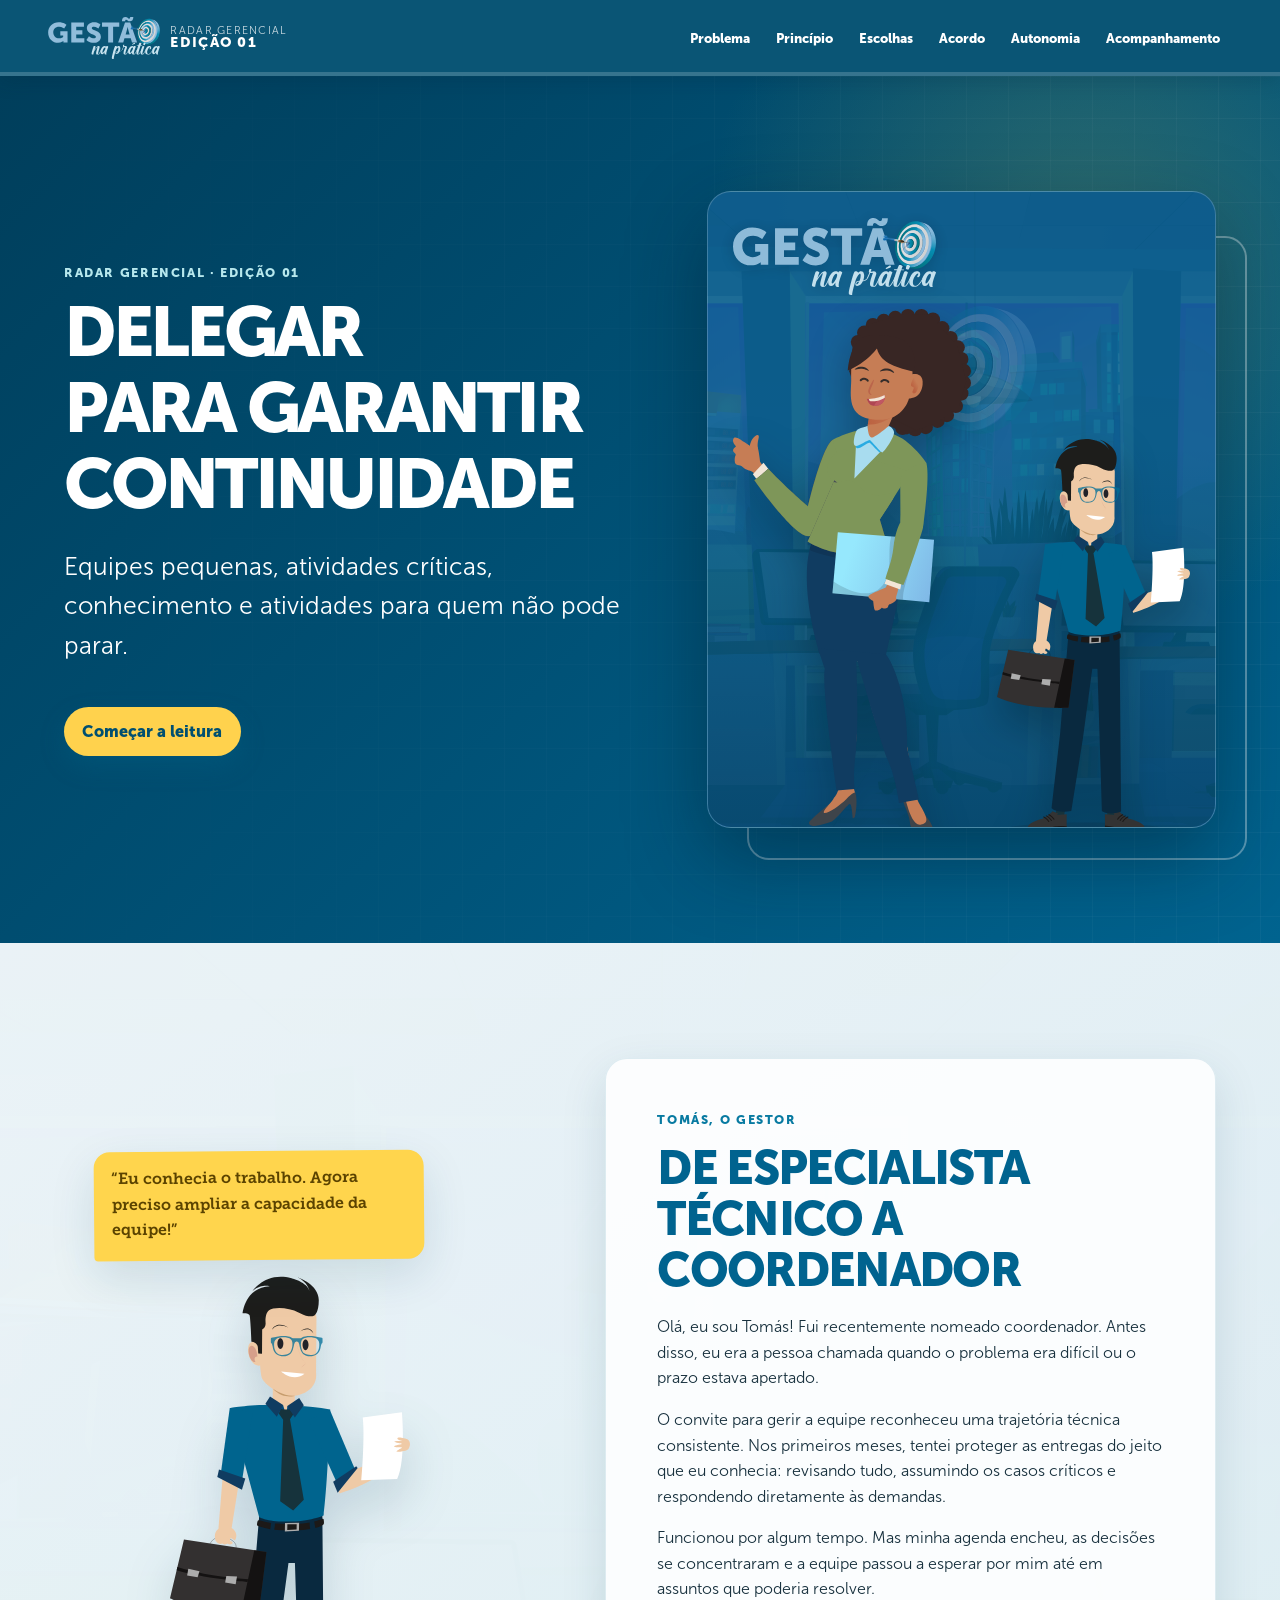
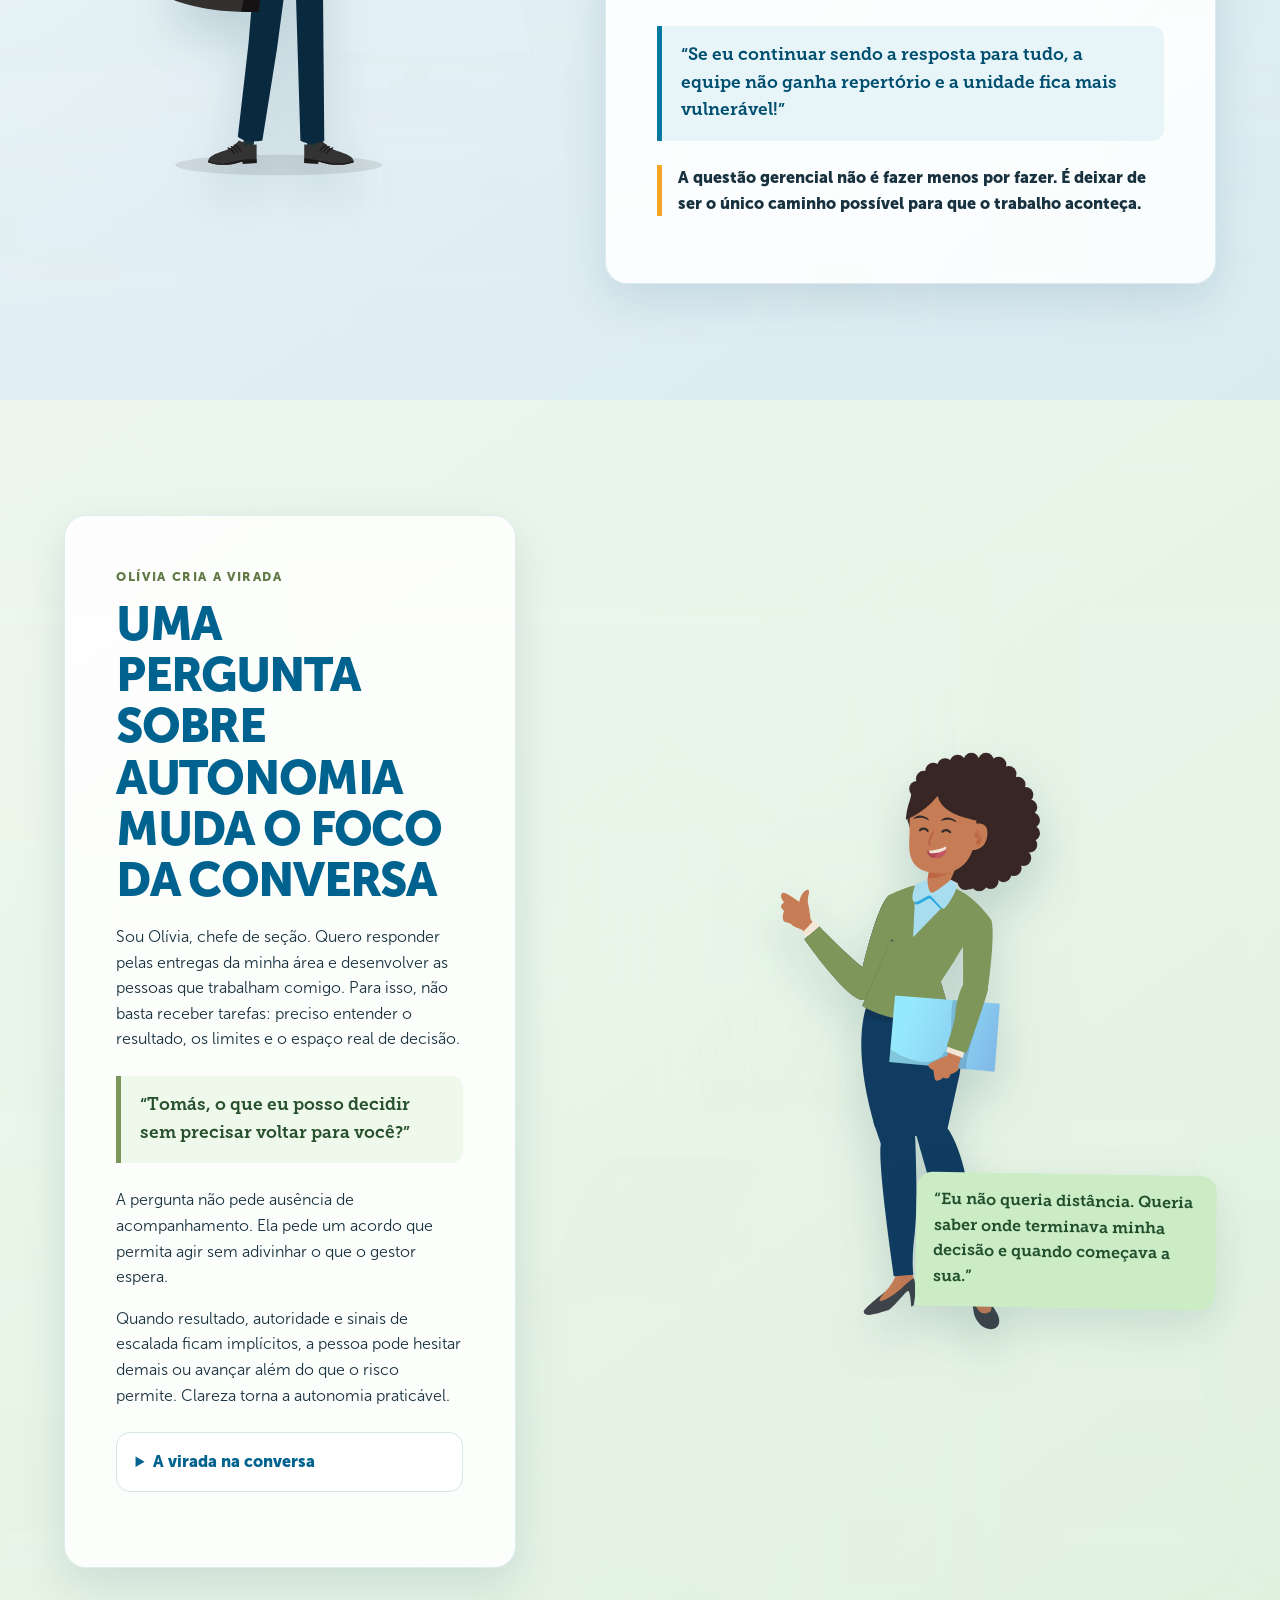
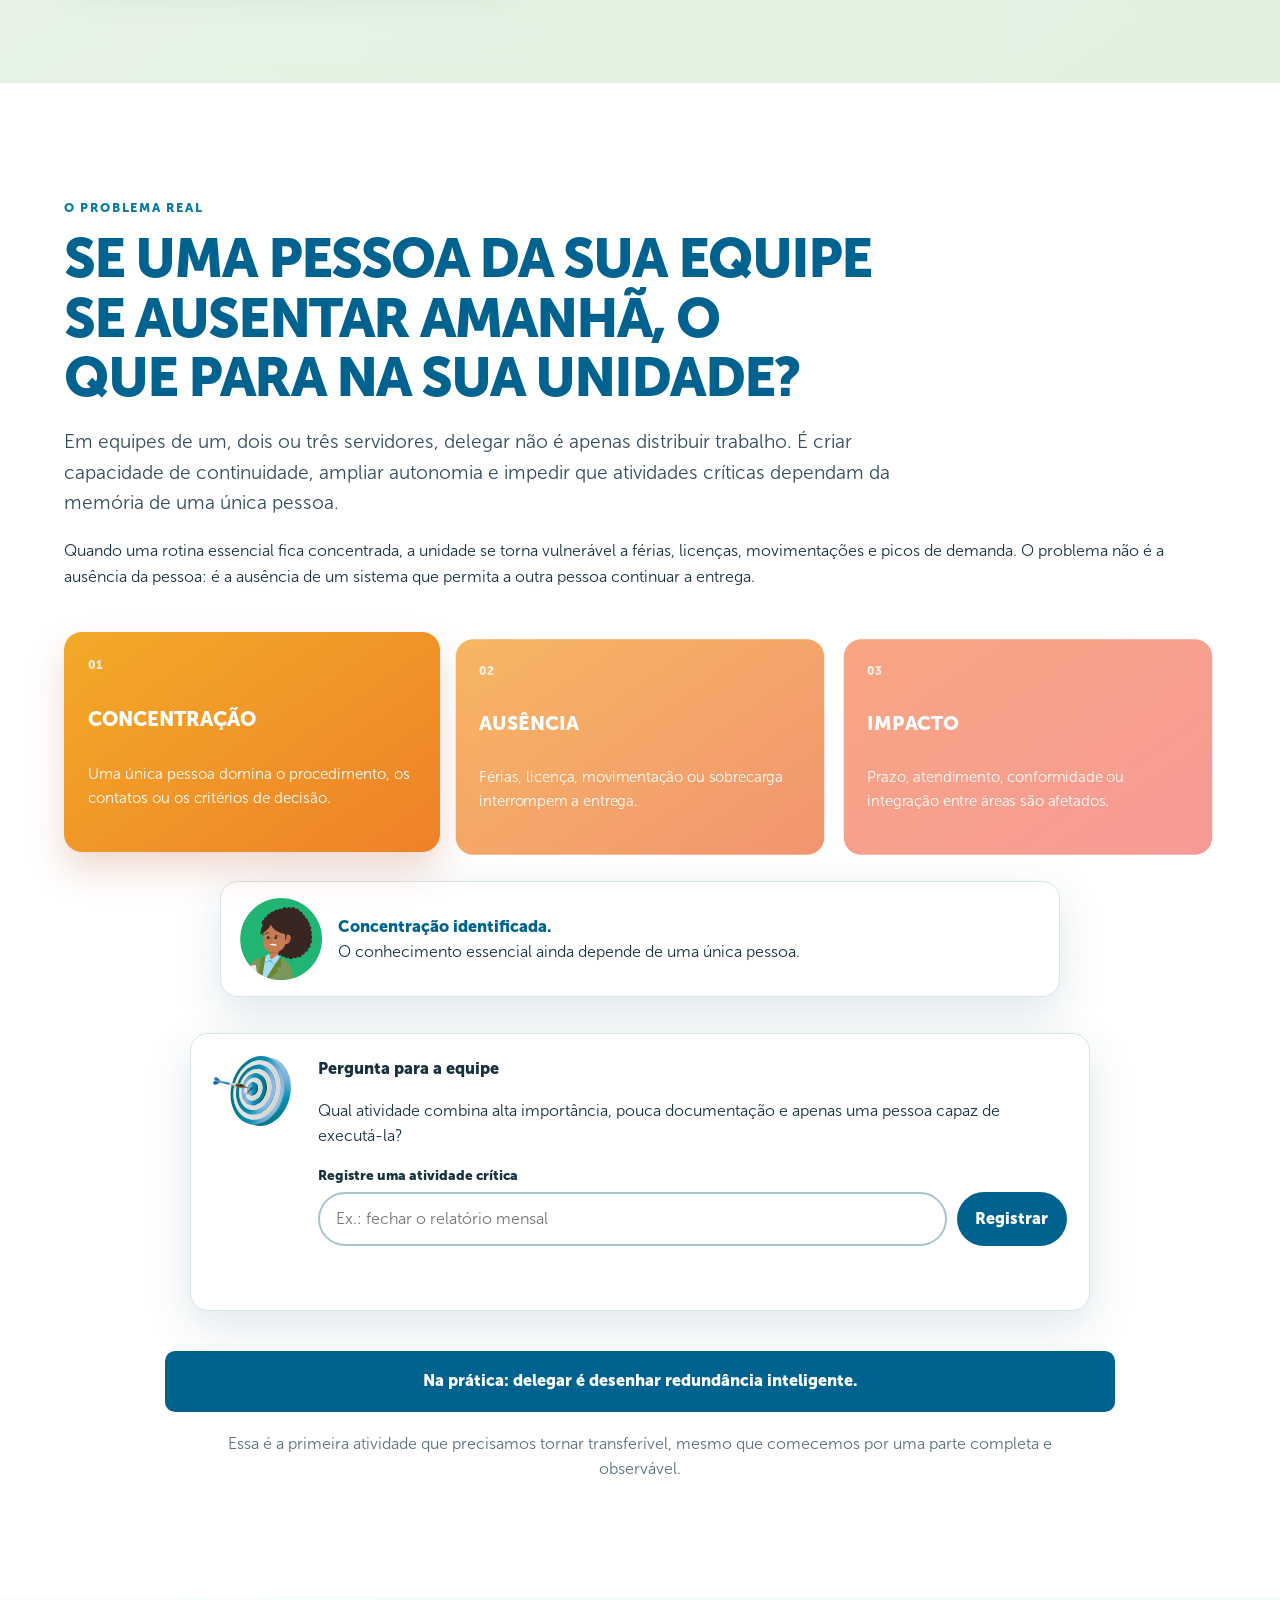
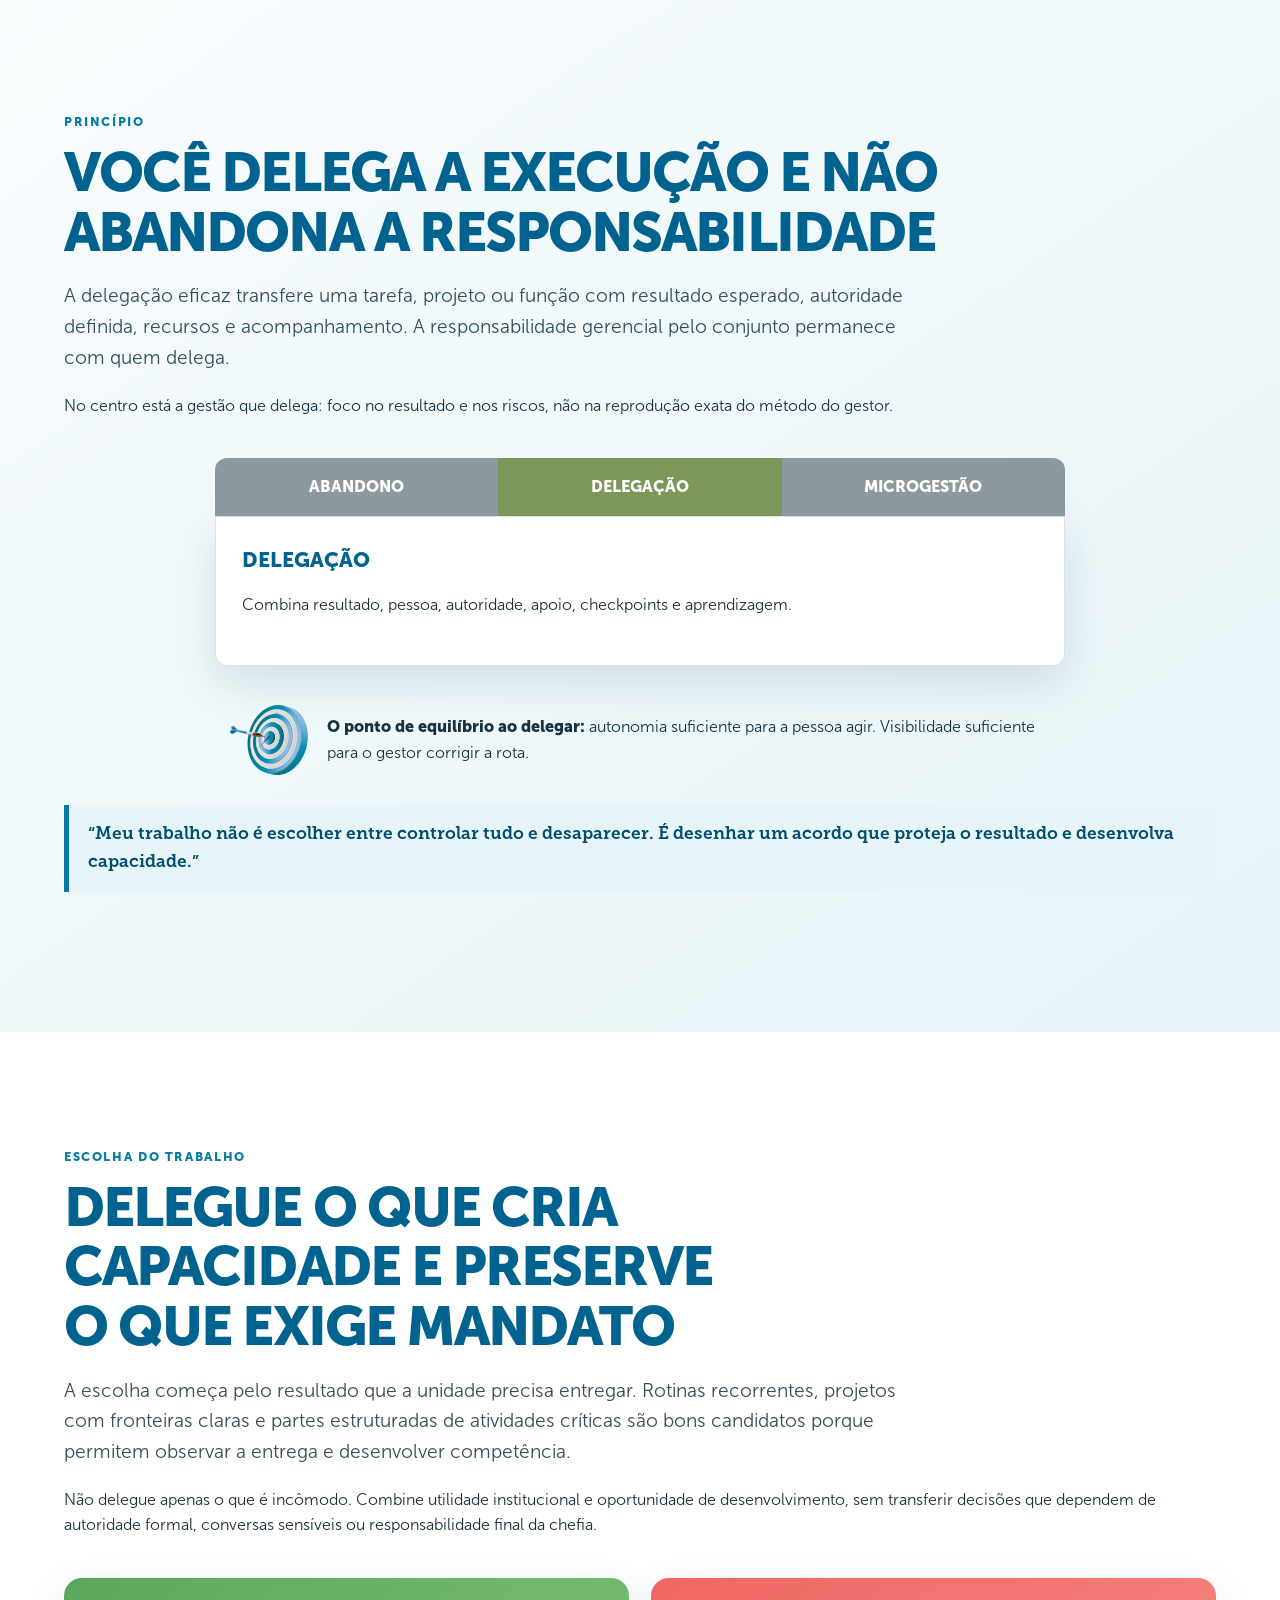
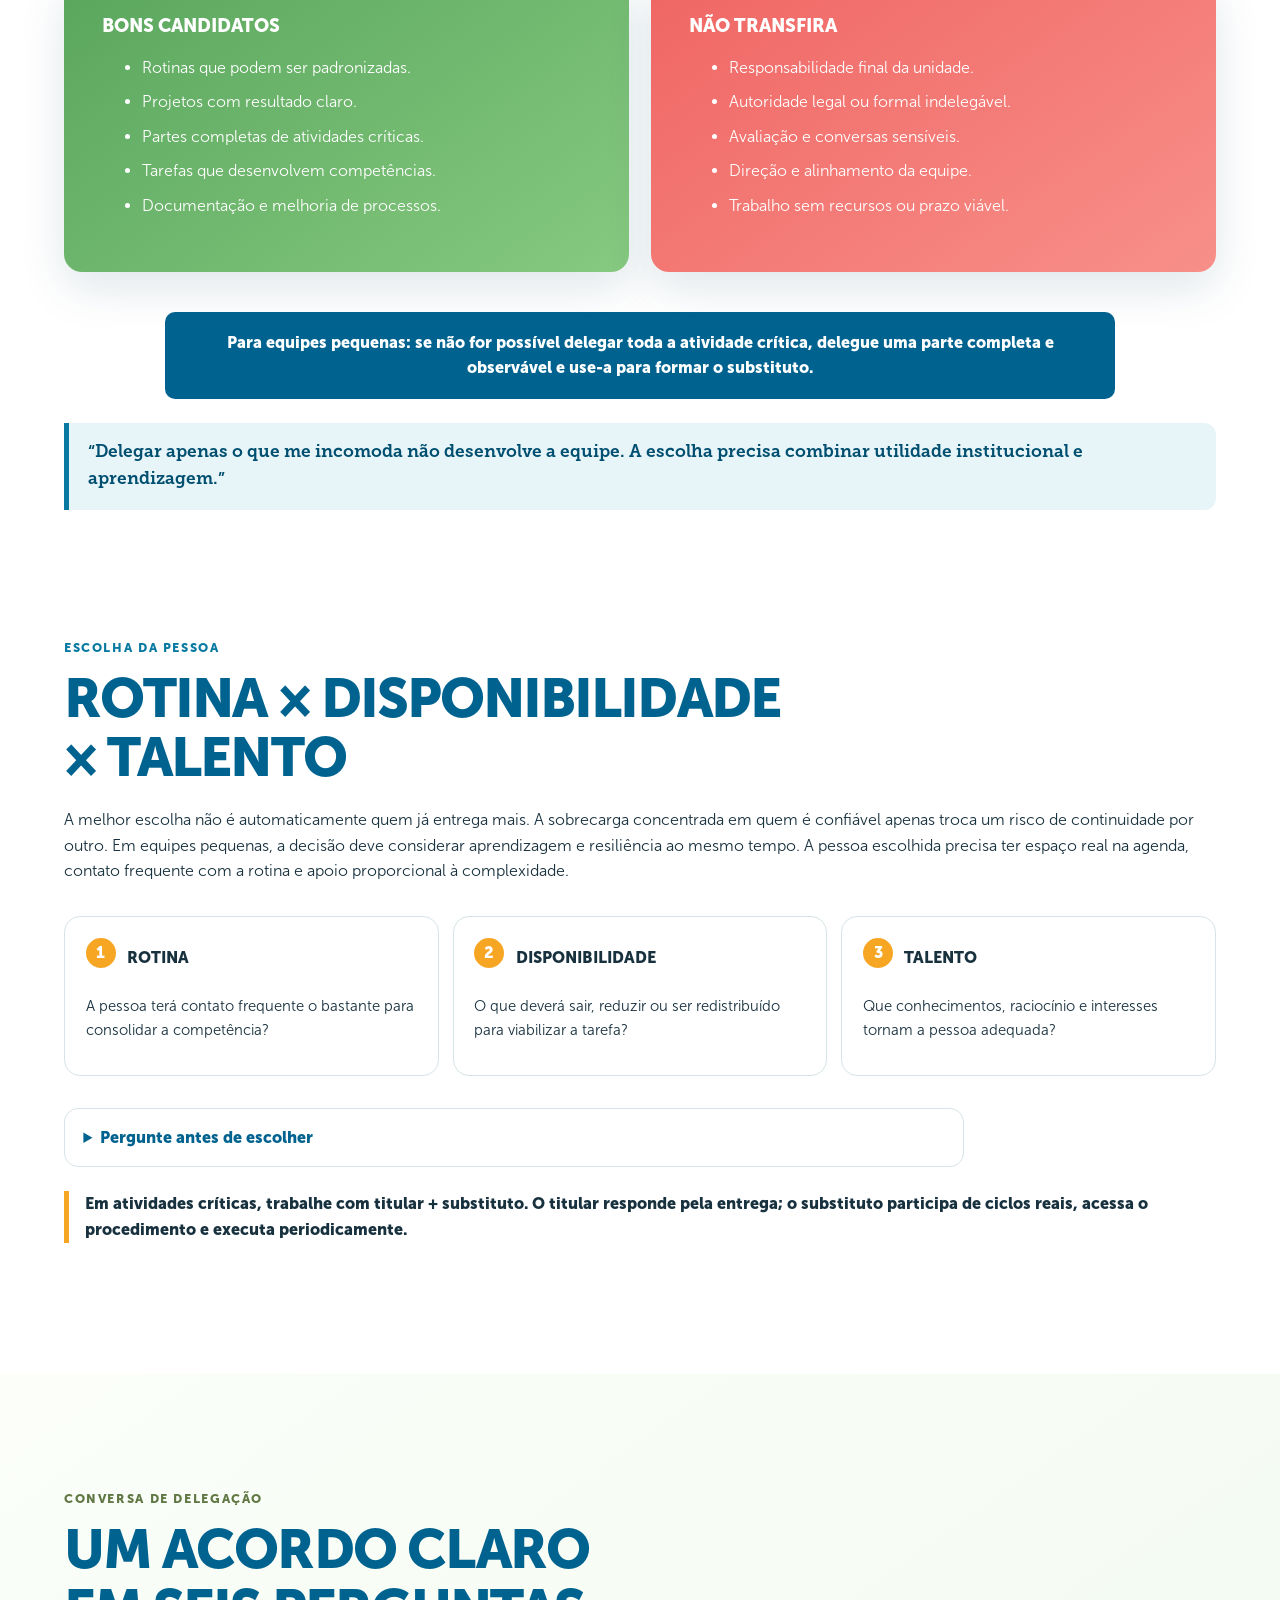
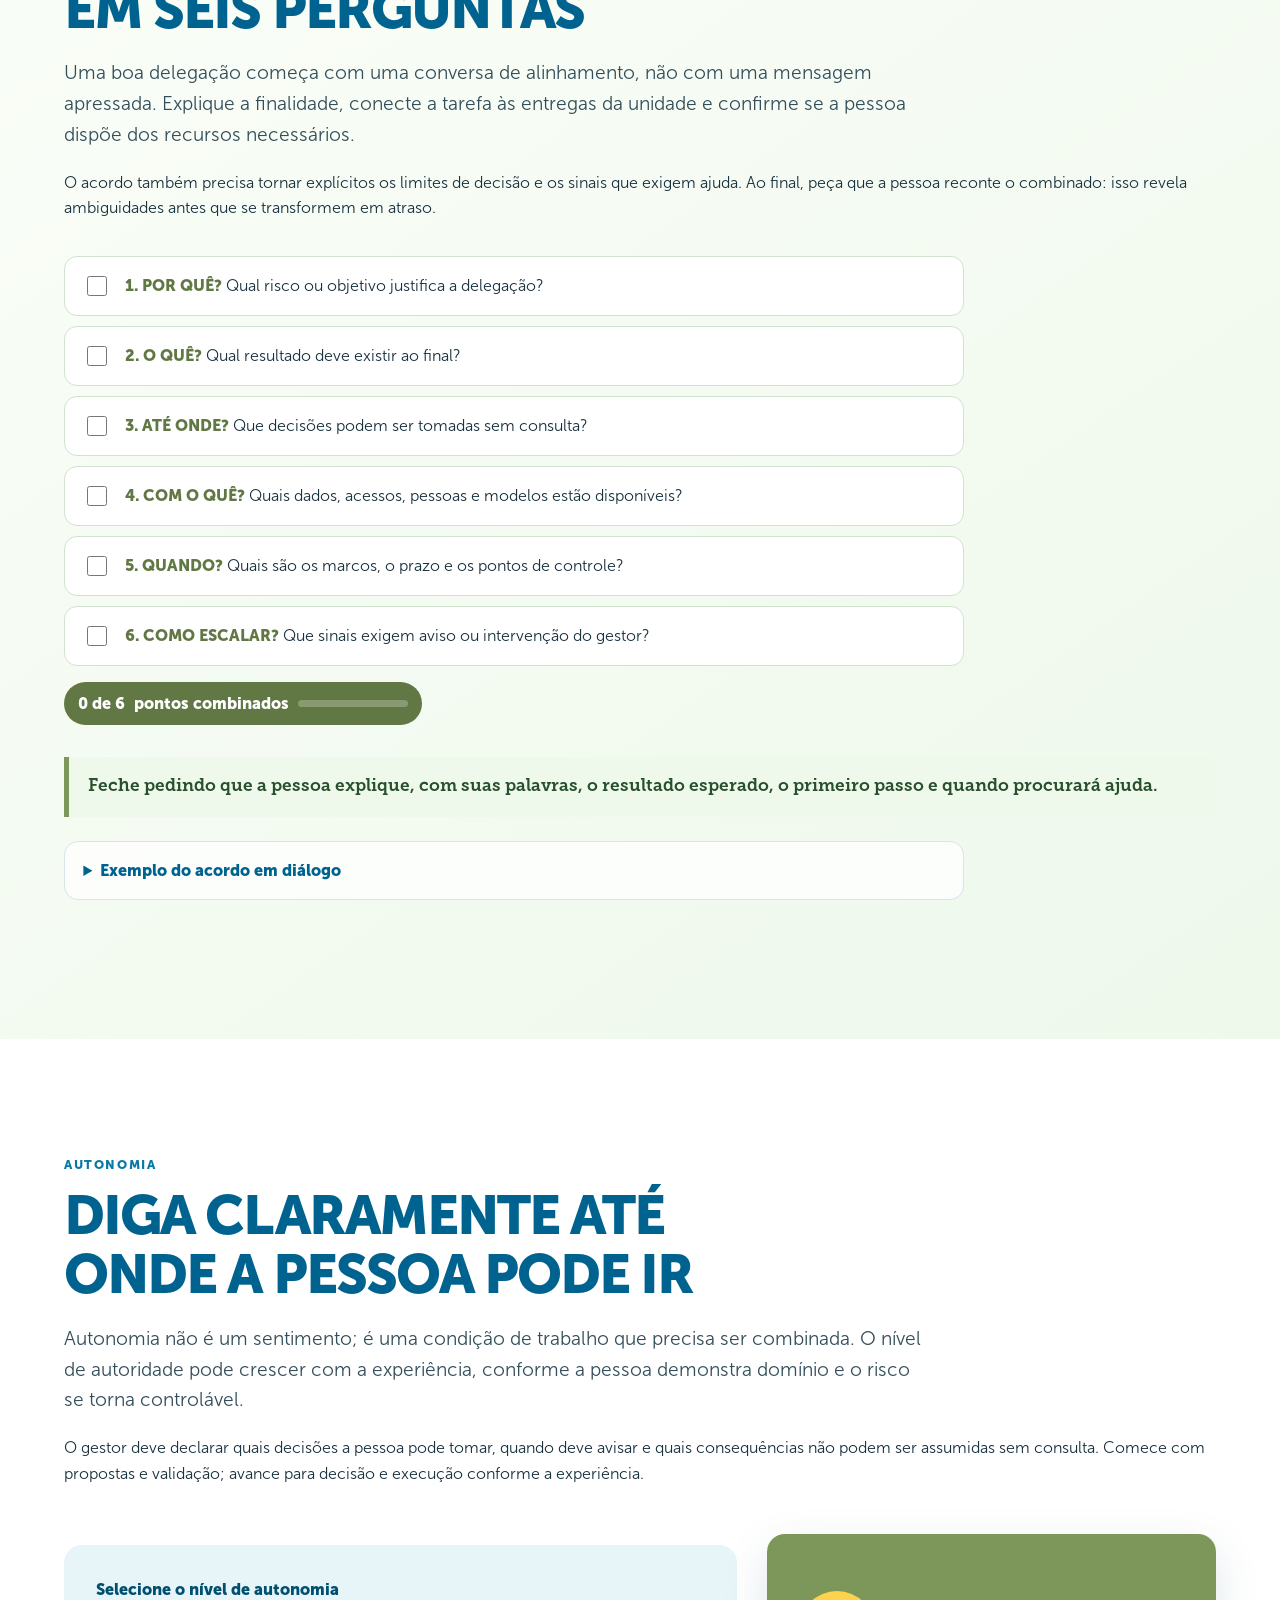
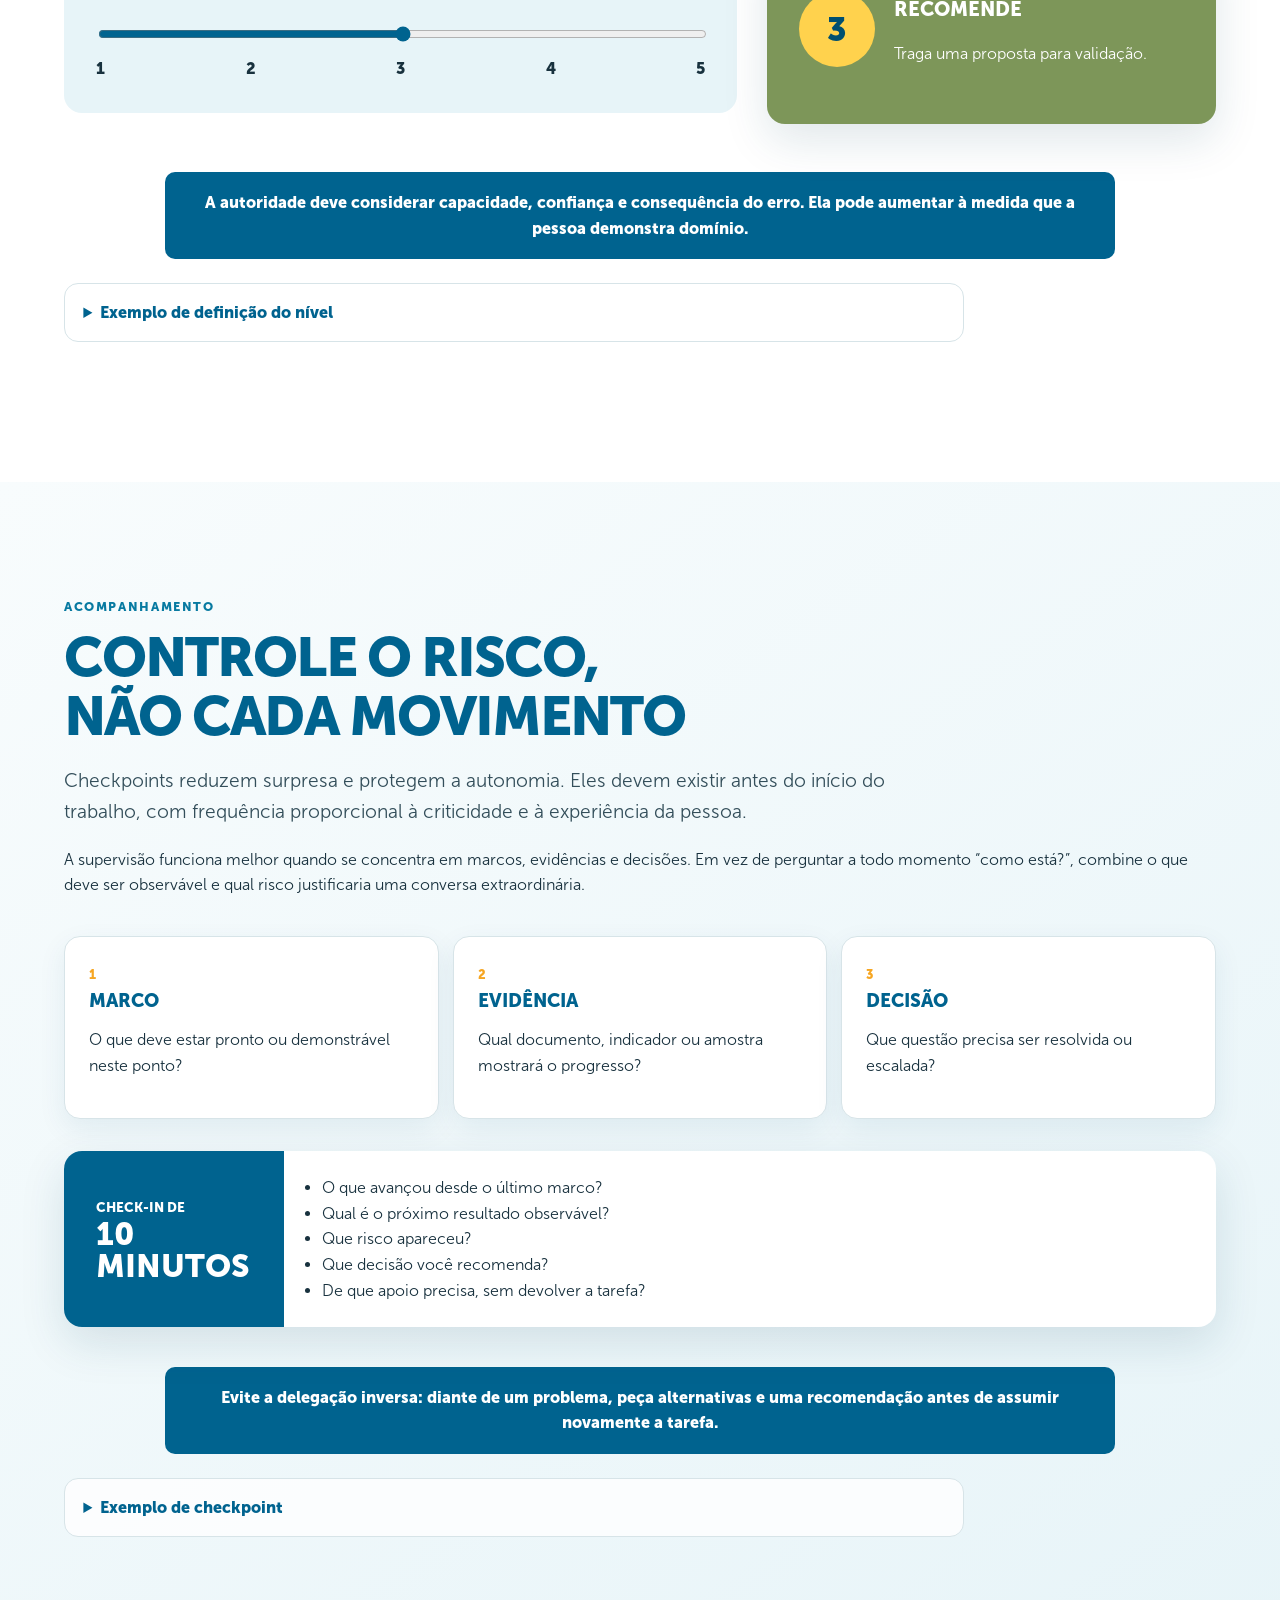
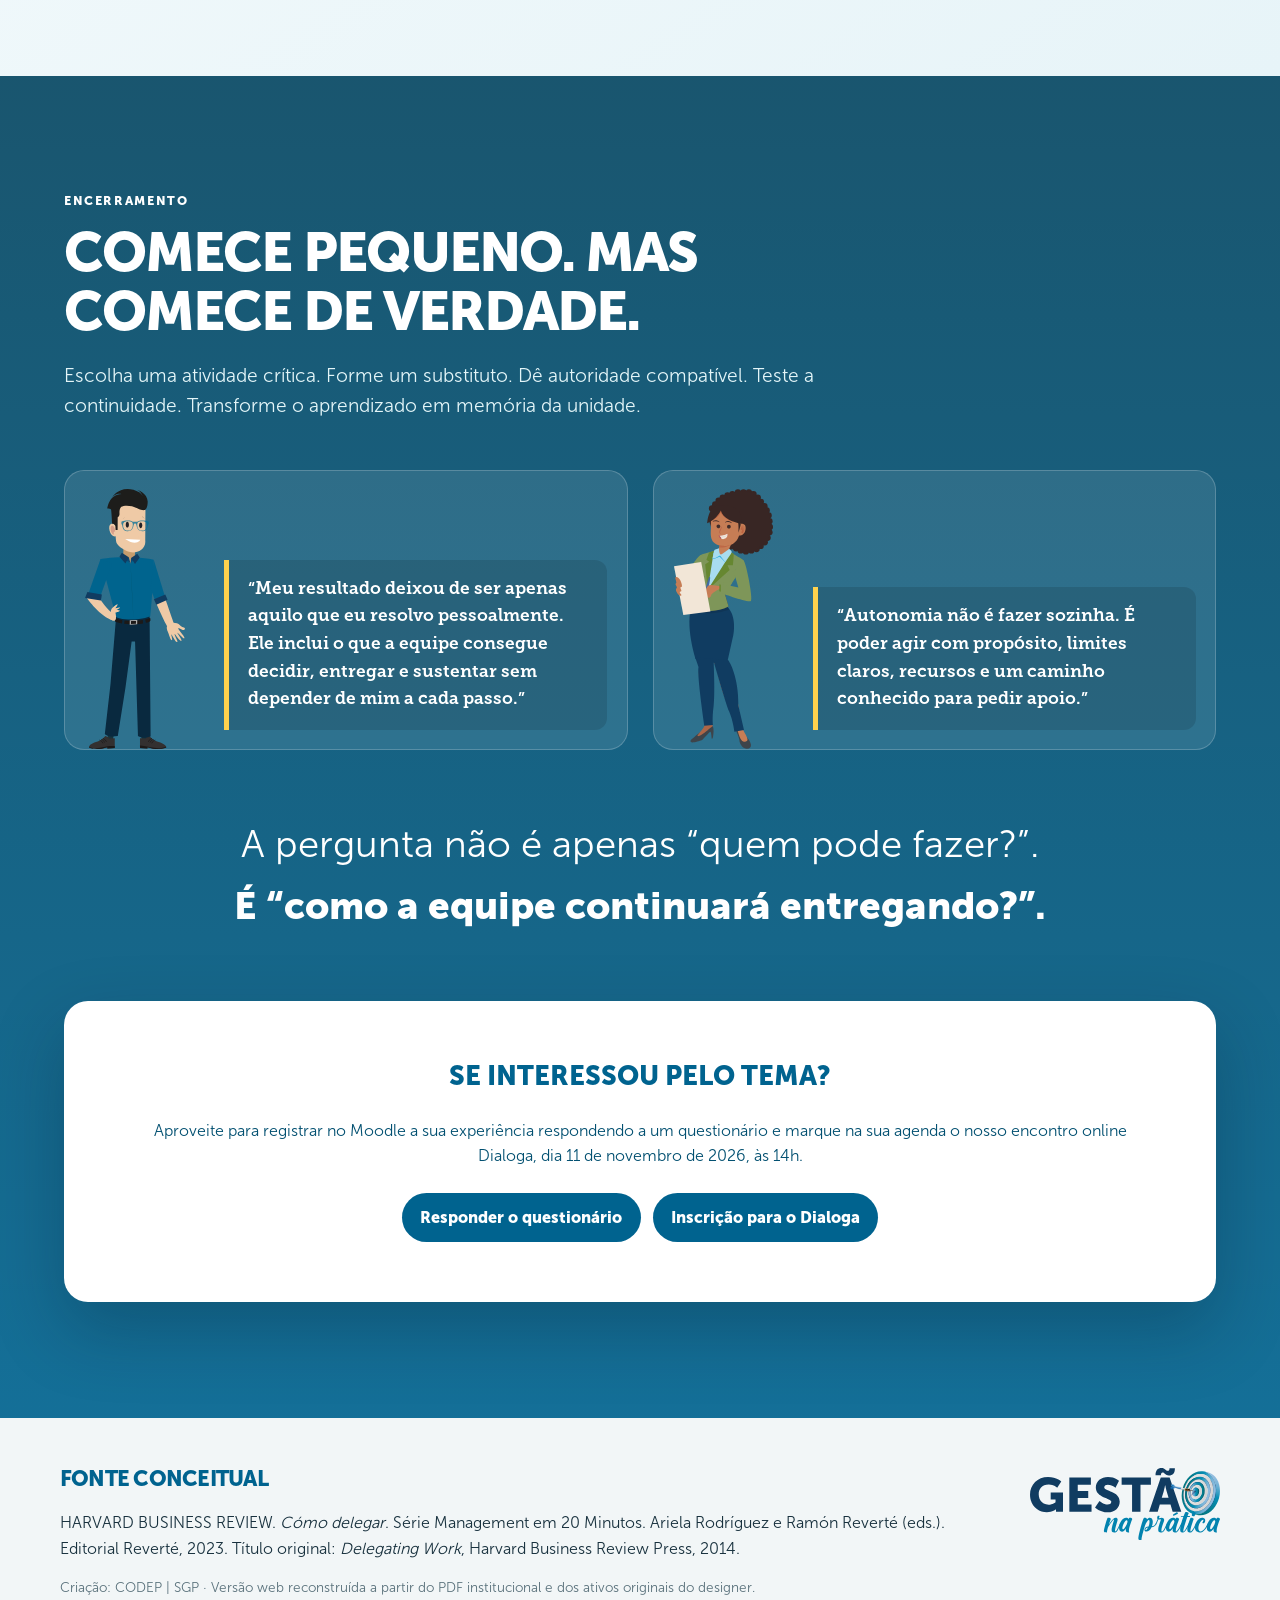
==== commit 0ba7e213: "Usa somente a marca na prévia de compartilhamento" ====
--- a/delegacao/index.html
+++ b/delegacao/index.html
@@ -4,6 +4,22 @@
   <meta charset="utf-8">
   <meta name="viewport" content="width=device-width, initial-scale=1">
   <meta name="description" content="Radar Gerencial, edição 01: Delegar para garantir continuidade.">
+  <meta property="og:type" content="website">
+  <meta property="og:locale" content="pt_BR">
+  <meta property="og:title" content="Delegar para garantir continuidade | Radar Gerencial">
+  <meta property="og:description" content="Radar Gerencial, edição 01: delegação, autonomia e continuidade das entregas.">
+  <meta property="og:url" content="https://publicacoes-cjf-dg.github.io/radar-gerencial/delegacao/">
+  <meta property="og:image" content="https://publicacoes-cjf-dg.github.io/radar-gerencial/delegacao/assets/favicon-512.png">
+  <meta property="og:image:width" content="512">
+  <meta property="og:image:height" content="512">
+  <meta property="og:image:alt" content="Logo Gestão na Prática">
+  <meta name="twitter:card" content="summary">
+  <meta name="twitter:title" content="Delegar para garantir continuidade | Radar Gerencial">
+  <meta name="twitter:description" content="Radar Gerencial, edição 01: delegação, autonomia e continuidade das entregas.">
+  <meta name="twitter:image" content="https://publicacoes-cjf-dg.github.io/radar-gerencial/delegacao/assets/favicon-512.png">
+  <link rel="icon" href="assets/favicon.ico" sizes="any">
+  <link rel="icon" type="image/png" sizes="512x512" href="assets/favicon-512.png">
+  <link rel="apple-touch-icon" href="assets/apple-touch-icon.png">
   <title>Delegar para garantir continuidade | Radar Gerencial</title>
   <script>document.documentElement.classList.add("js")</script>
   <link rel="stylesheet" href="styles.css">
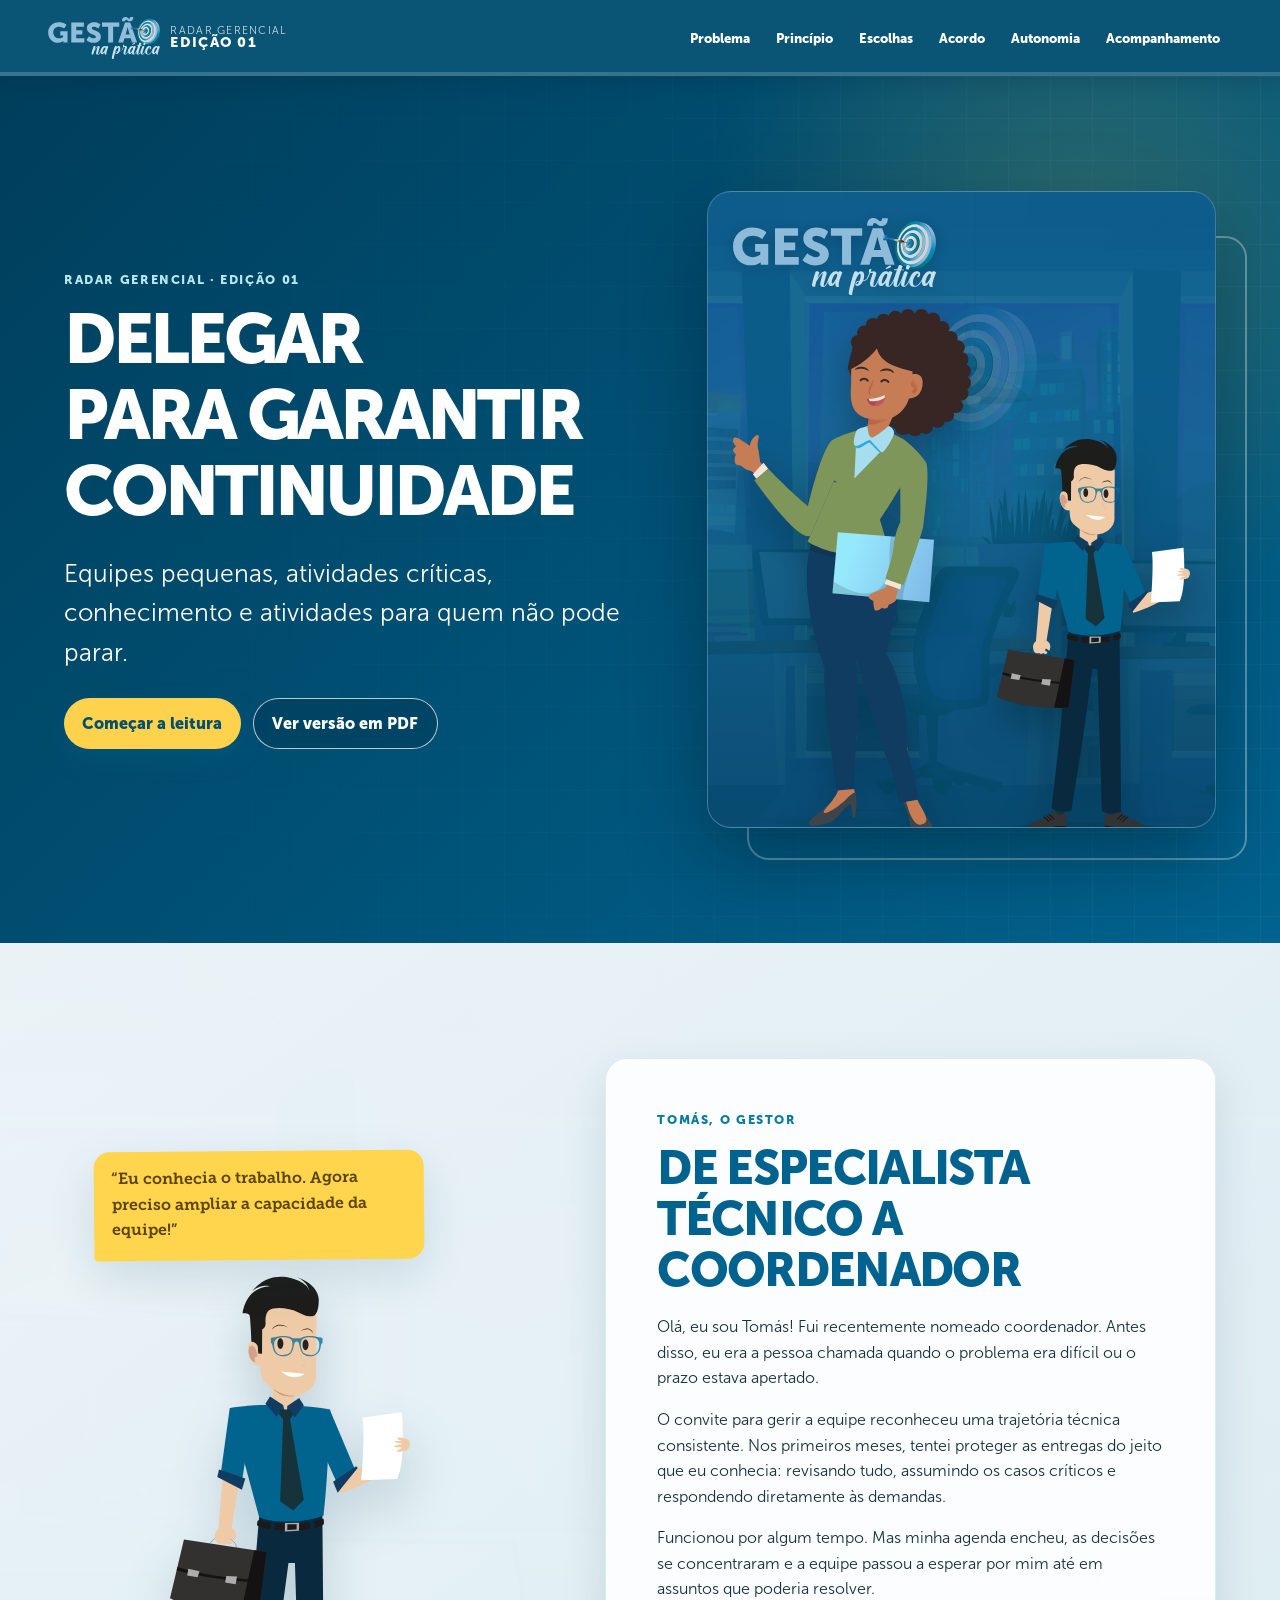
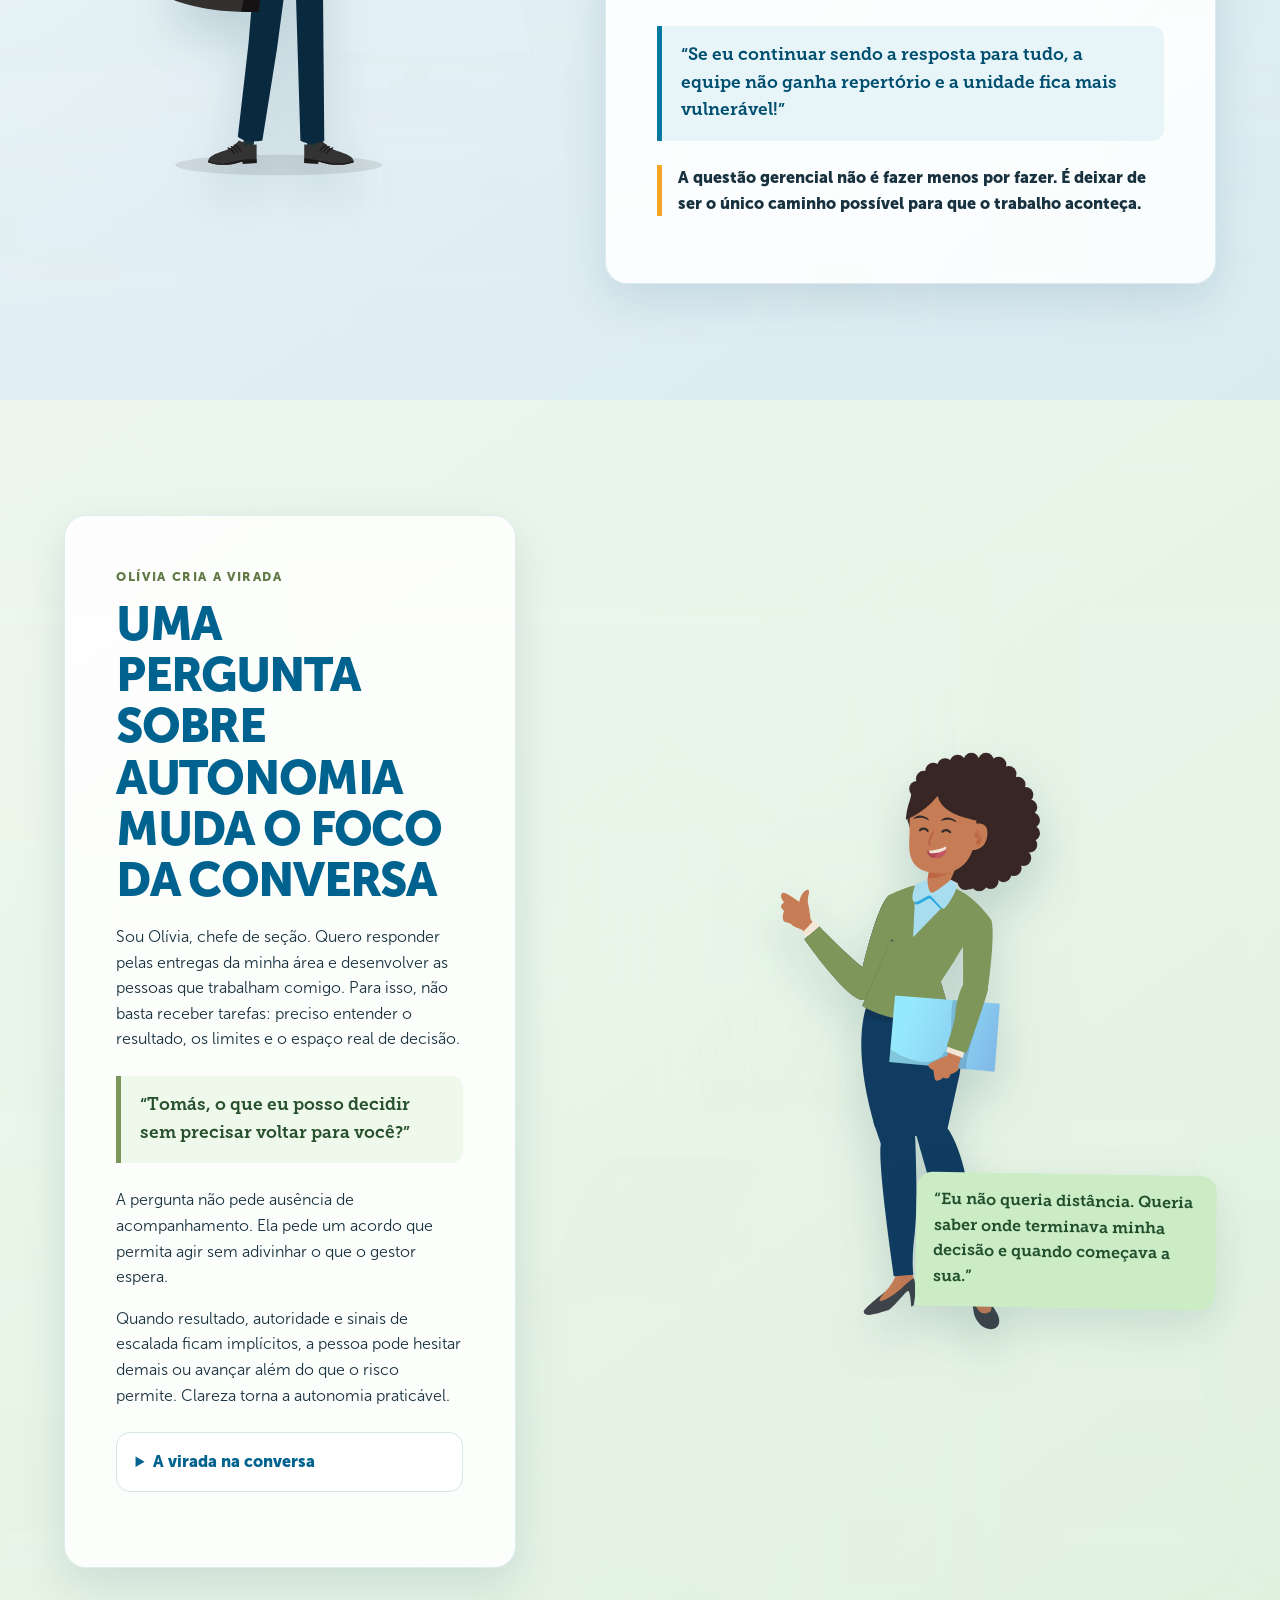
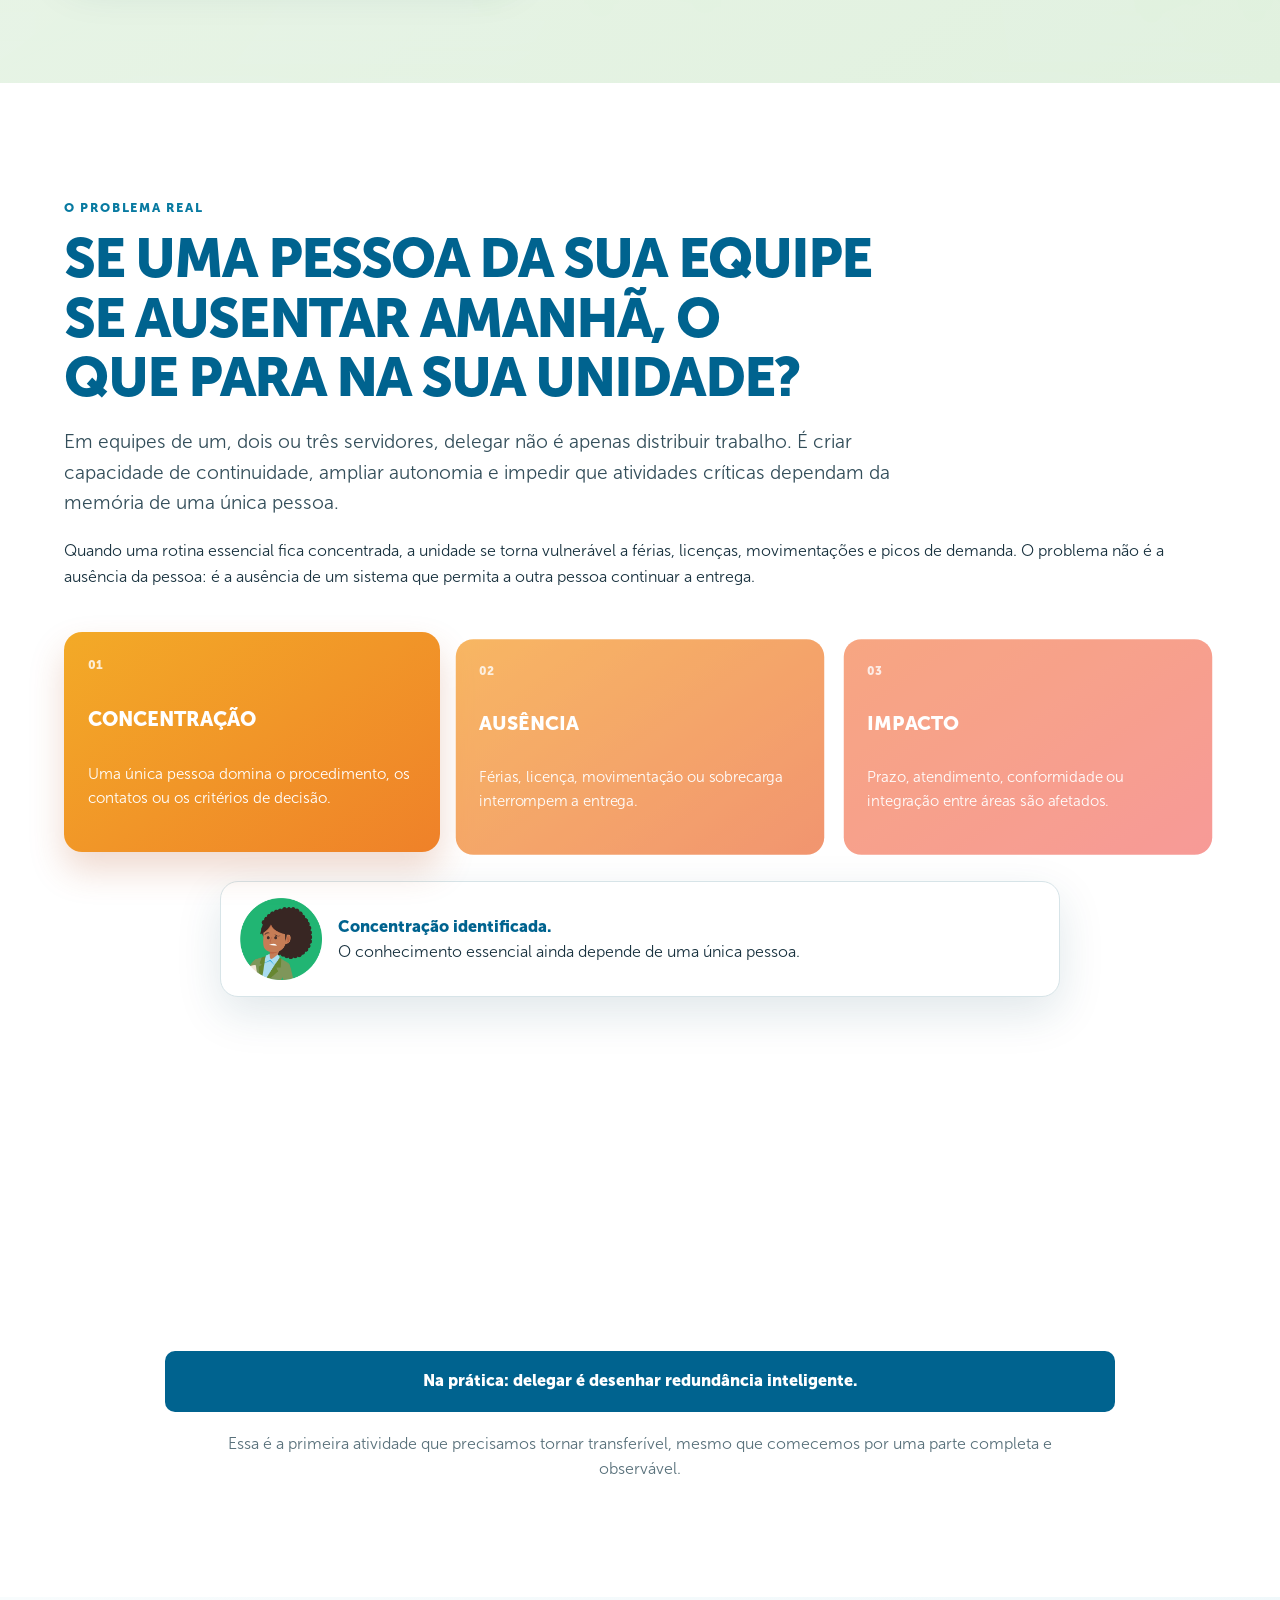
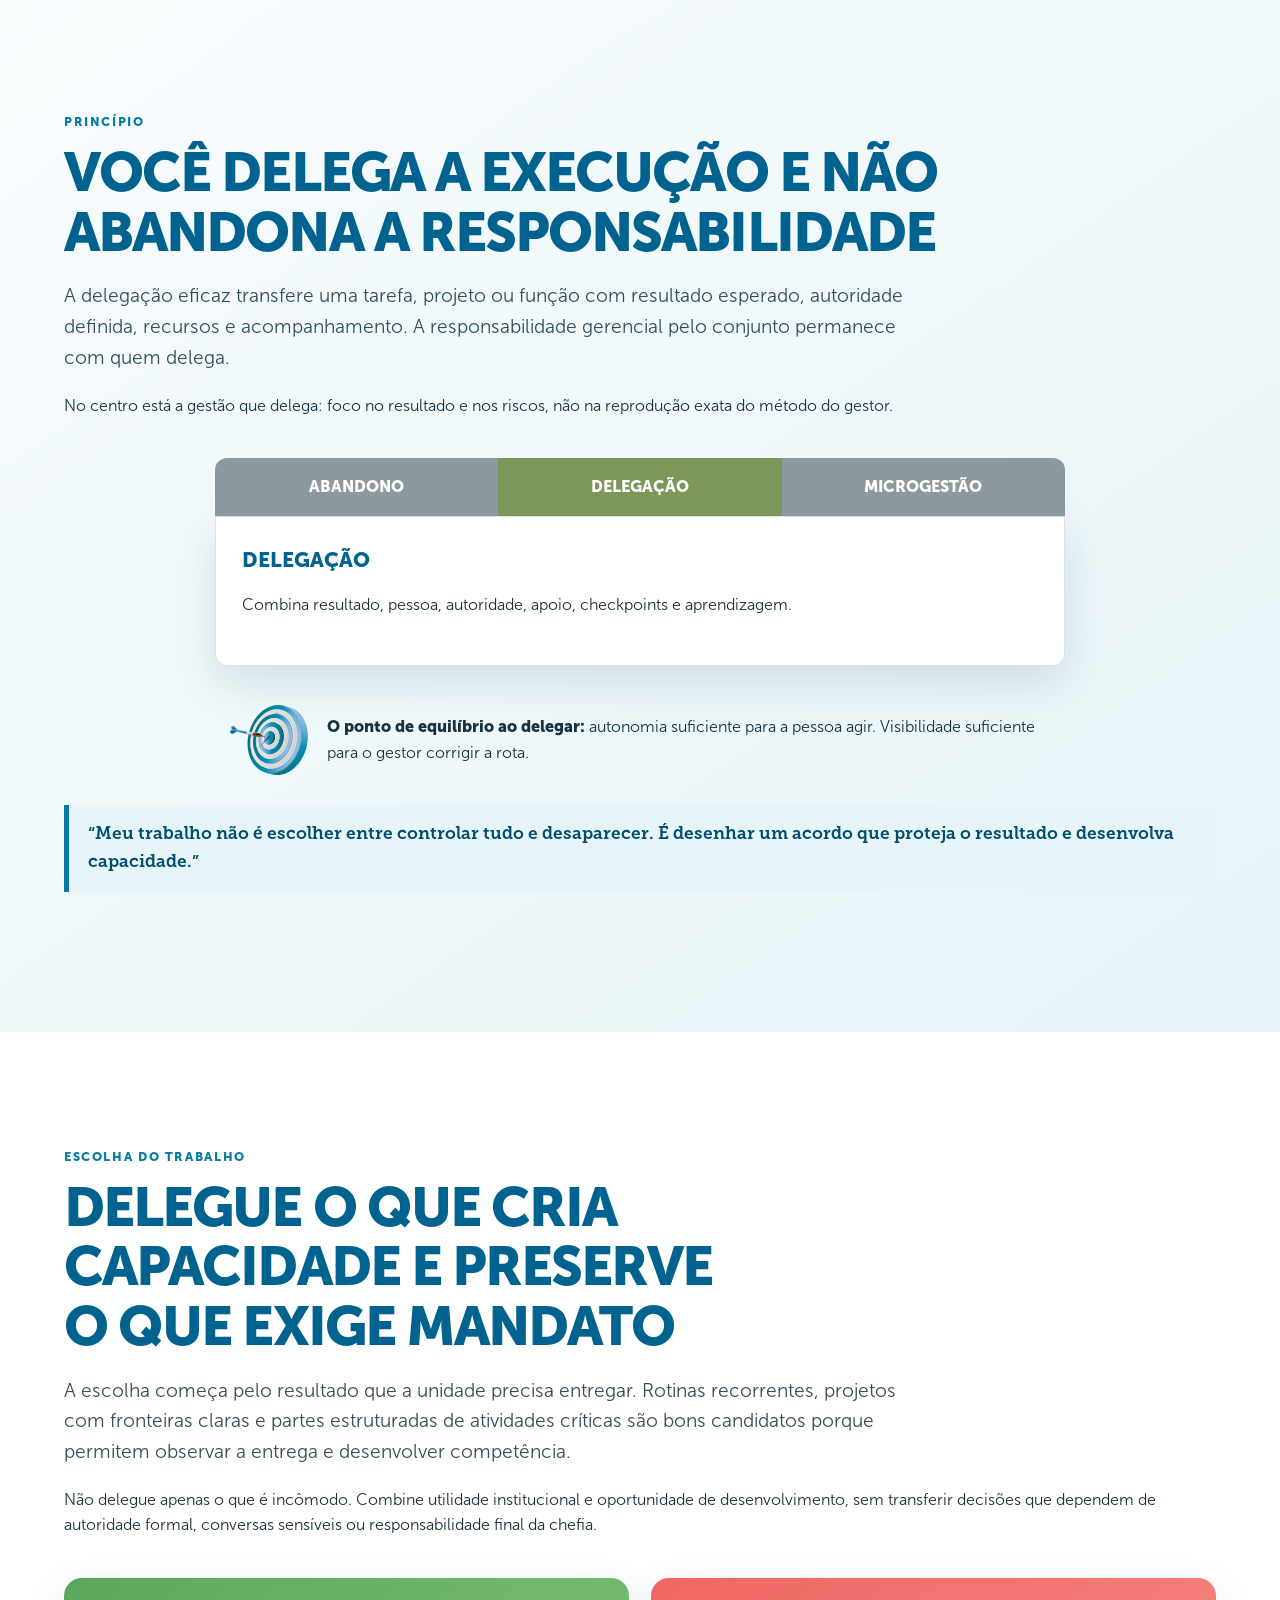
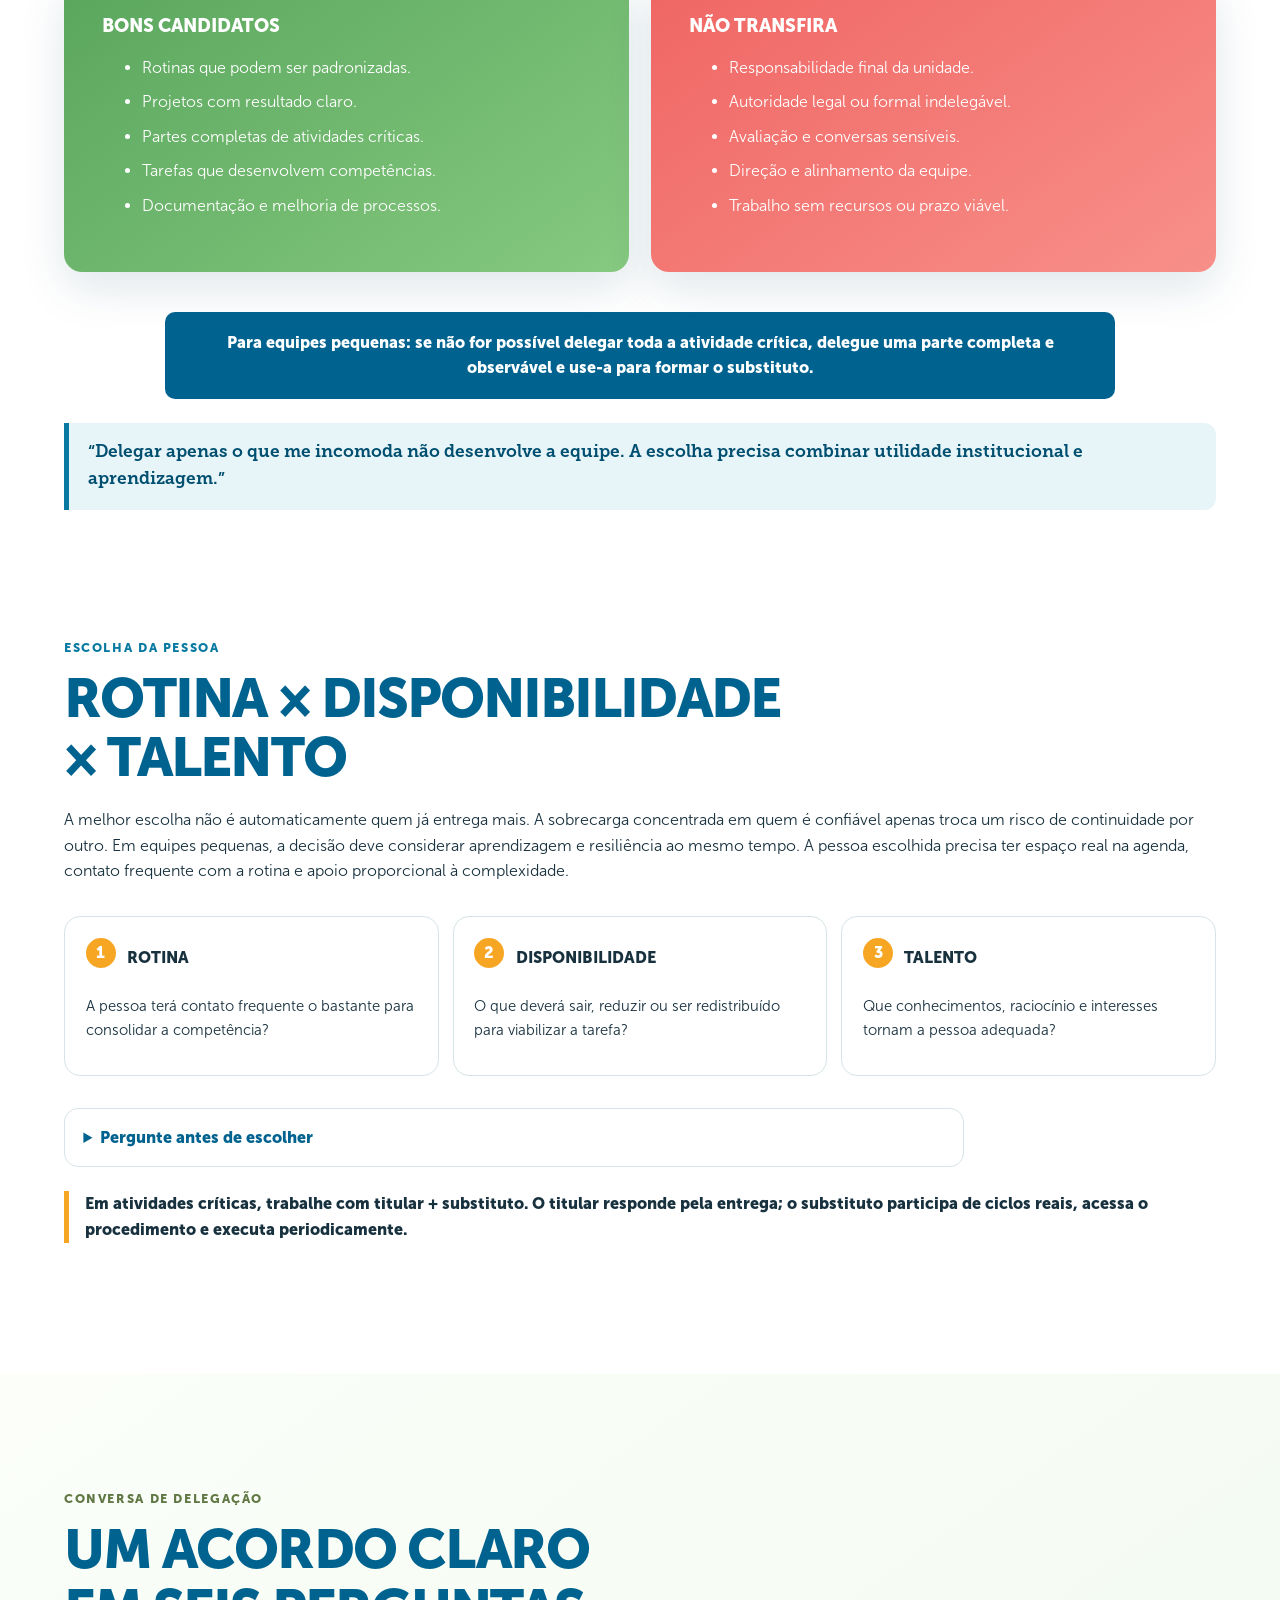
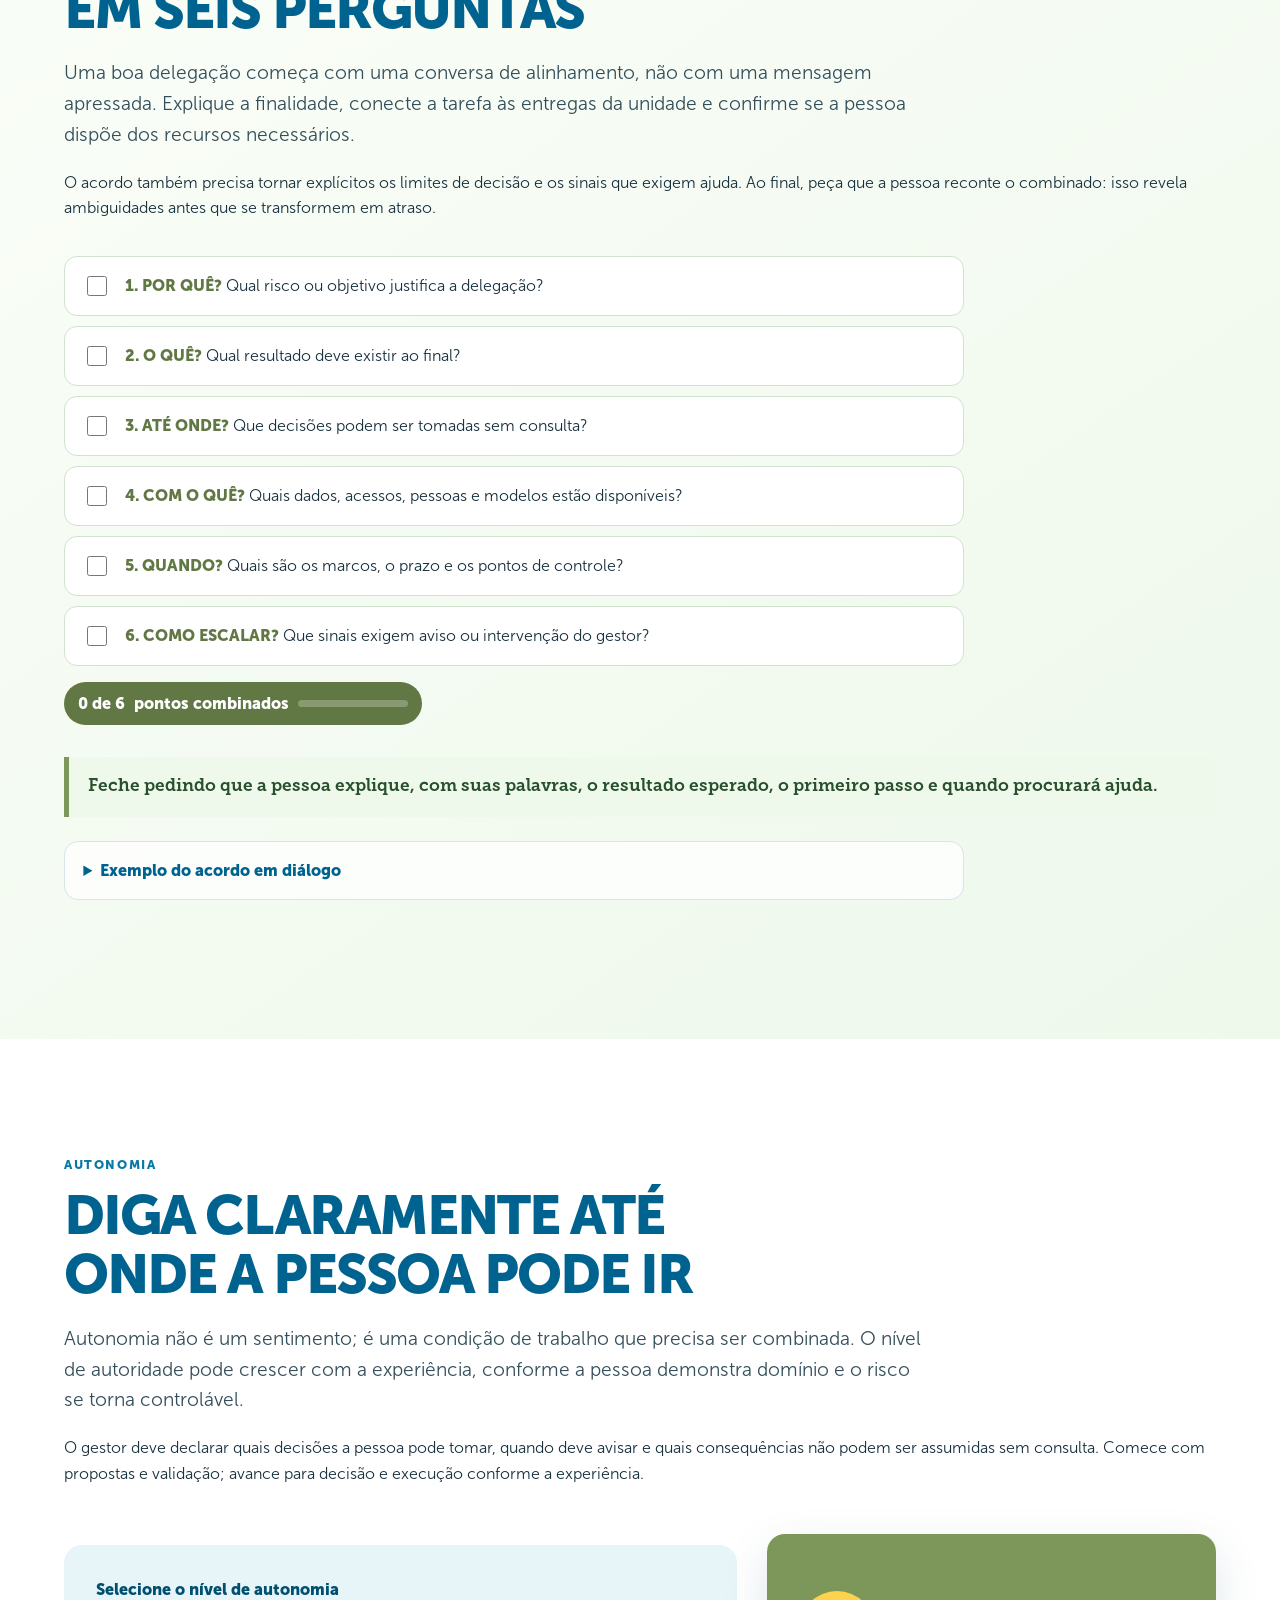
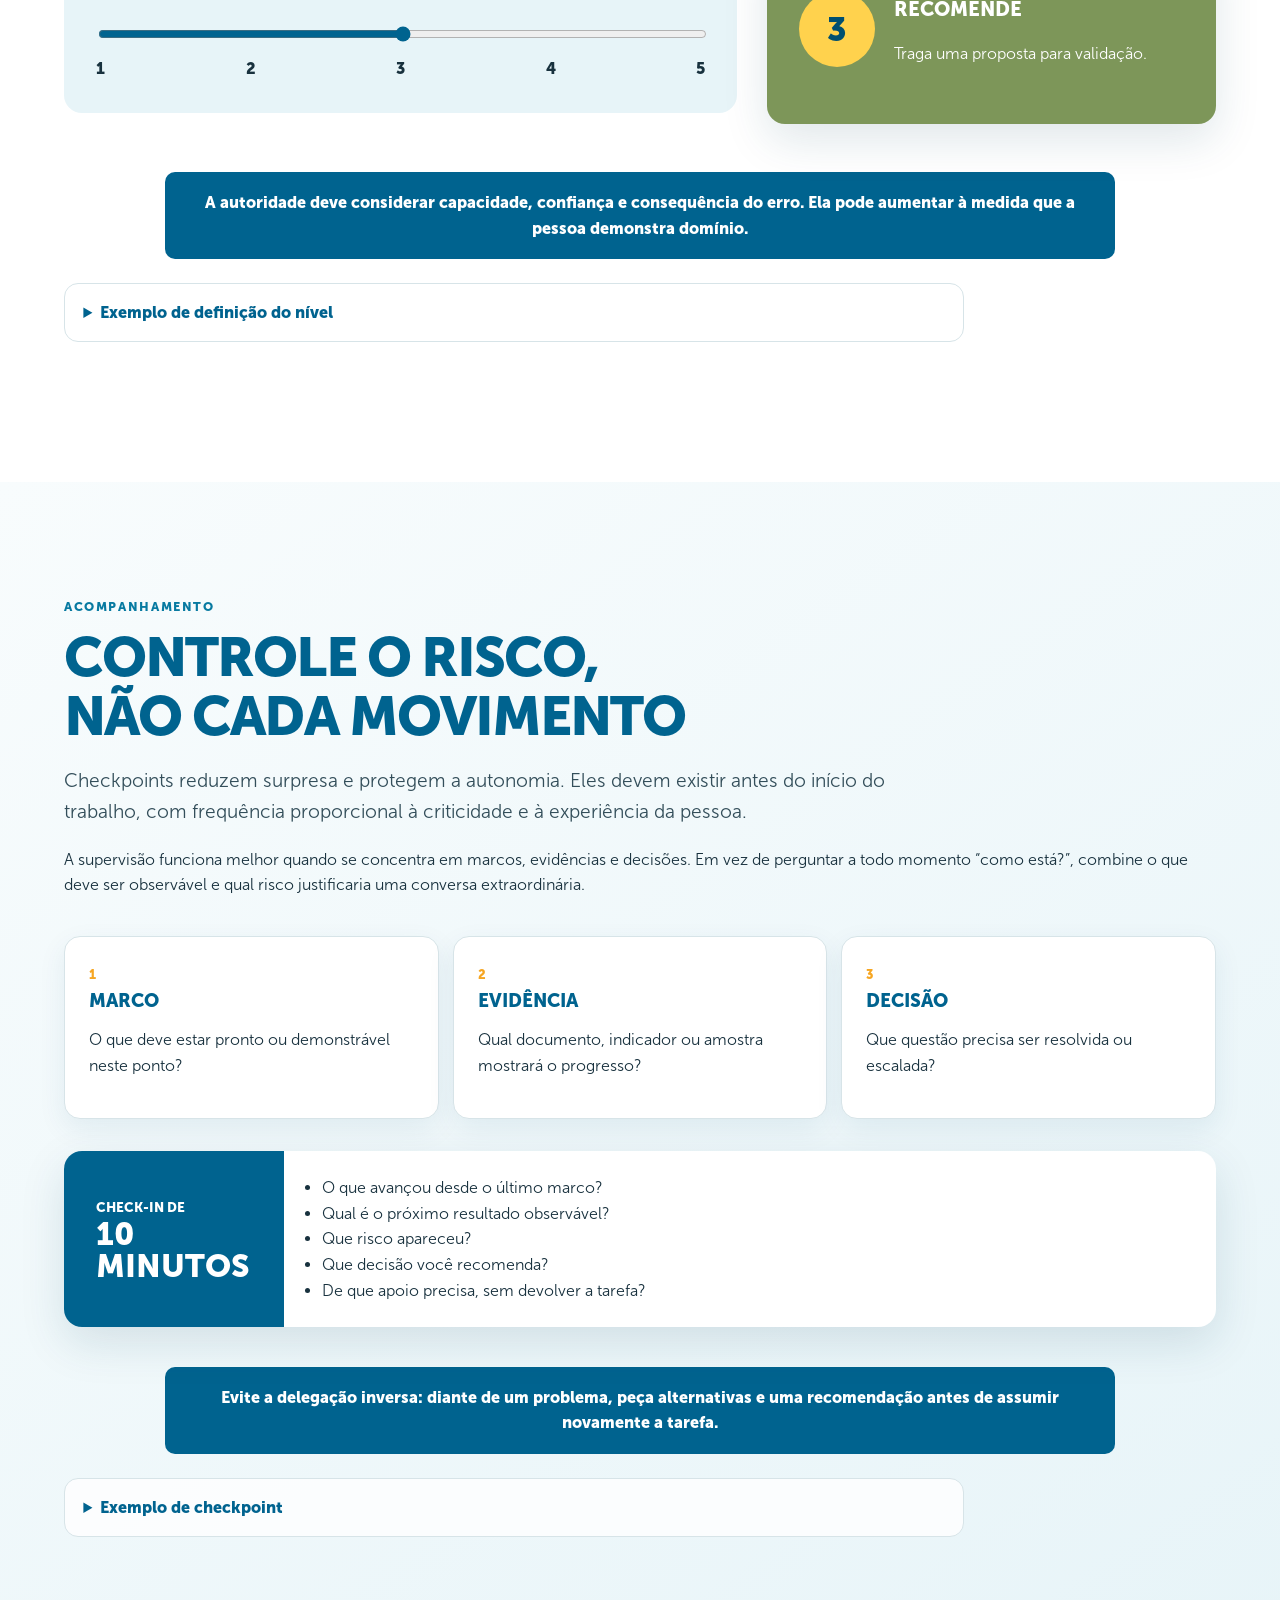
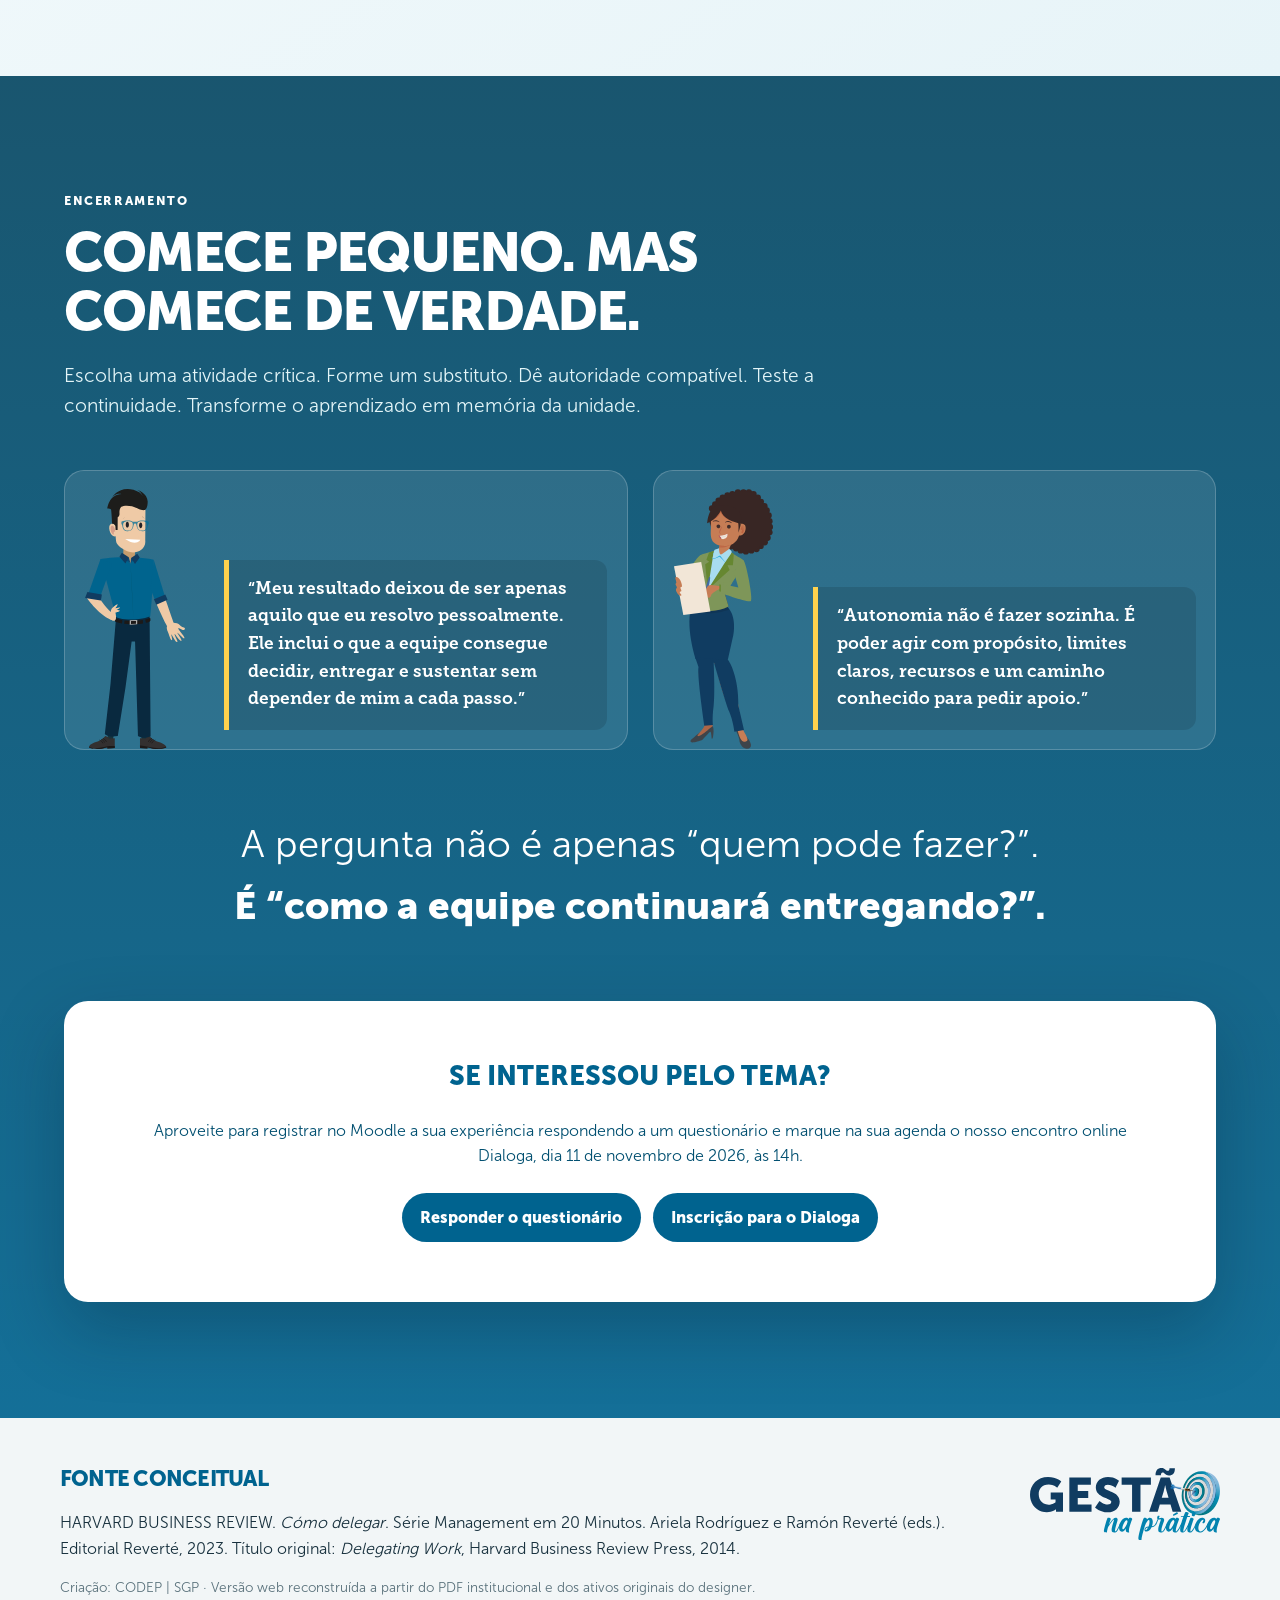
==== commit 53da01d2: "Adiciona acesso à versão em PDF" ====
--- a/delegacao/index.html
+++ b/delegacao/index.html
@@ -49,7 +49,10 @@
         <p class="eyebrow">Radar Gerencial · Edição 01</p>
         <h1><span>Delegar</span> para garantir continuidade</h1>
         <p class="lead">Equipes pequenas, atividades críticas, conhecimento e atividades para quem não pode parar.</p>
-        <a class="button button-primary" href="#tomas">Começar a leitura</a>
+        <div class="hero-actions">
+          <a class="button button-primary" href="#tomas">Começar a leitura</a>
+          <a class="button button-pdf" href="https://drive.google.com/file/d/1urZTxTxPGNPiRo-ia8hUcp44mIpv_qi3/view" target="_blank" rel="noopener noreferrer" aria-label="Abrir a versão em PDF em uma nova aba">Ver versão em PDF</a>
+        </div>
       </div>
       <figure class="hero-art reveal visible">
         <div class="hero-scene" aria-label="Olívia e Tomás em um ambiente de trabalho.">
--- a/delegacao/styles.css
+++ b/delegacao/styles.css
@@ -70,7 +70,10 @@
 .hero h1 { max-width: 790px; margin: 0 0 1.5rem; font-size: clamp(3.3rem, 5.5vw, 5.25rem); letter-spacing: -.055em; text-transform: uppercase; }
 .hero h1 span { display: block; color: #fff; }
 .hero .lead { max-width: 650px; font-size: clamp(1.15rem, 2vw, 1.55rem); }
-.hero .button-primary { margin-top: 1rem; color: var(--blue-900); background: #ffd24d; }
+.hero-actions { display: flex; flex-wrap: wrap; gap: .75rem; margin-top: 1.25rem; }
+.hero .button-primary { color: var(--blue-900); background: #ffd24d; }
+.hero .button-pdf { color: #fff; background: rgba(0, 36, 54, .24); border: 1px solid rgba(255,255,255,.72); backdrop-filter: blur(6px); }
+.hero .button-pdf:hover { background: rgba(255,255,255,.14); box-shadow: 0 10px 24px rgba(0,25,38,.2); }
 .hero-art { position: relative; width: min(560px, 100%); margin: 0; justify-self: start; transform: rotate(1deg); }
 .hero-art::before { content: ""; position: absolute; inset: 7% -6% -5% 8%; border: 2px solid rgba(255,255,255,.35); border-radius: 22px; }
 .hero-scene { --move-x: 0px; --move-y: 0px; position: relative; aspect-ratio: 4 / 5; overflow: hidden; border: 1px solid rgba(255,255,255,.2); border-radius: 24px; background: #1e6d91 url("assets/designer/office-blue.svg") center / cover no-repeat; box-shadow: 0 30px 80px rgba(0,25,38,.42); isolation: isolate; }
@@ -222,6 +225,8 @@
   .hero { min-height: auto; }
   .hero h1 { font-size: clamp(2.5rem, 11.5vw, 4rem); overflow-wrap: normal; }
   .hero-art { width: min(330px, 88vw); }
+  .hero-actions { align-items: stretch; flex-direction: column; }
+  .hero-actions .button { width: 100%; }
   .story-card { padding: 22px; }
   .character-stage { min-height: 390px; }
   .character-stage-tomas { min-height: auto; }
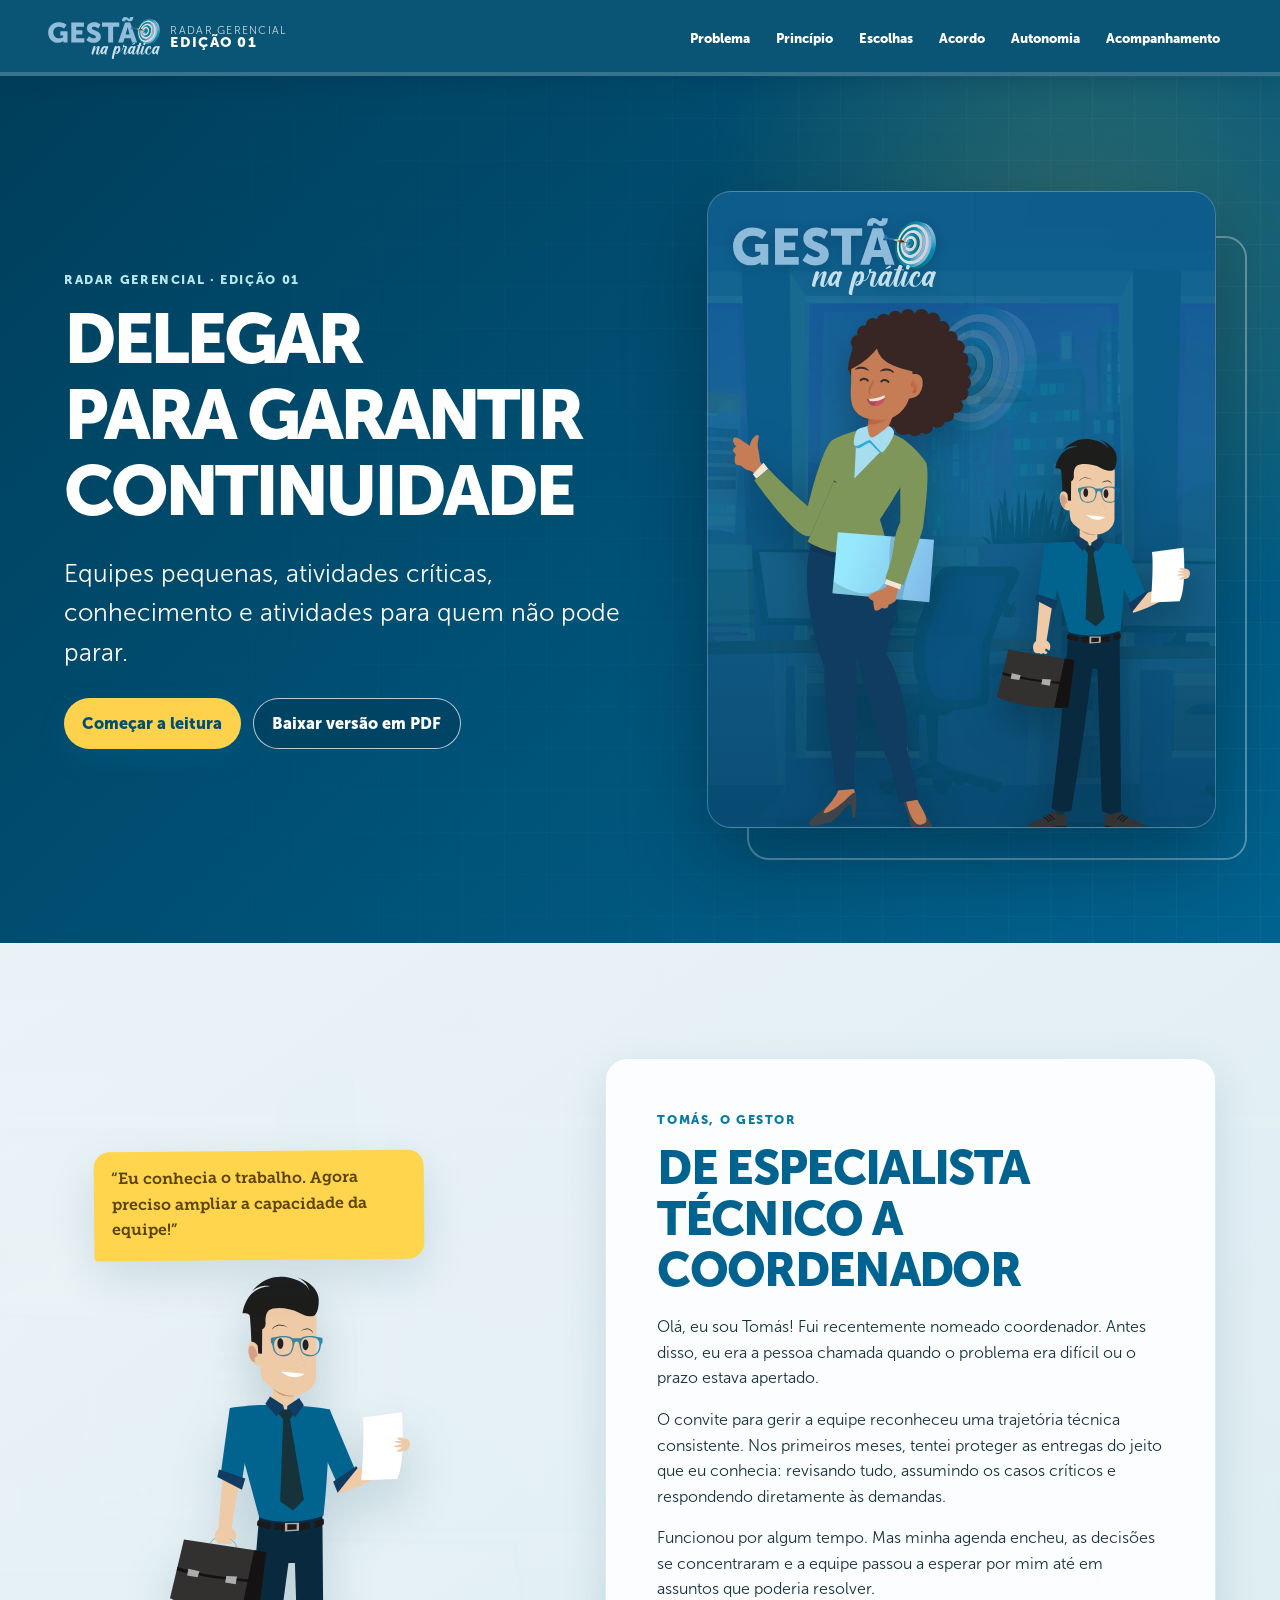
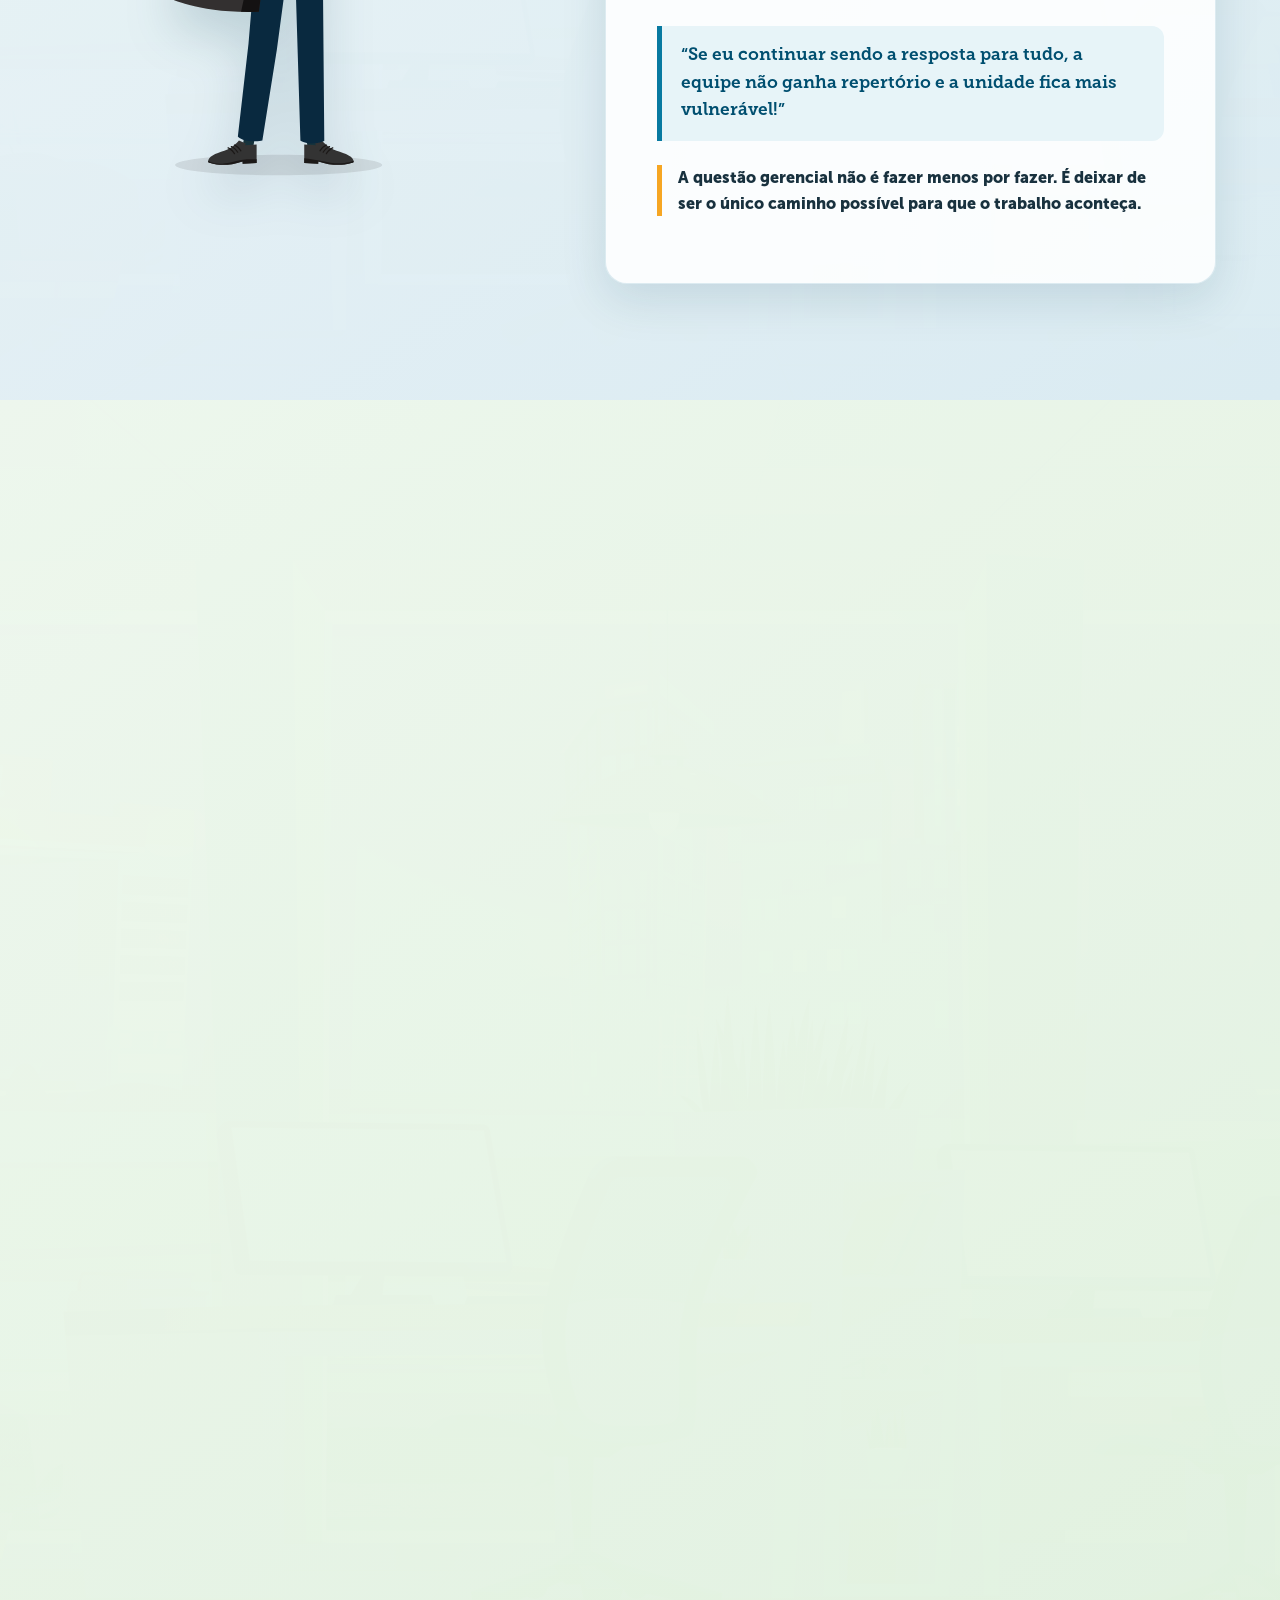
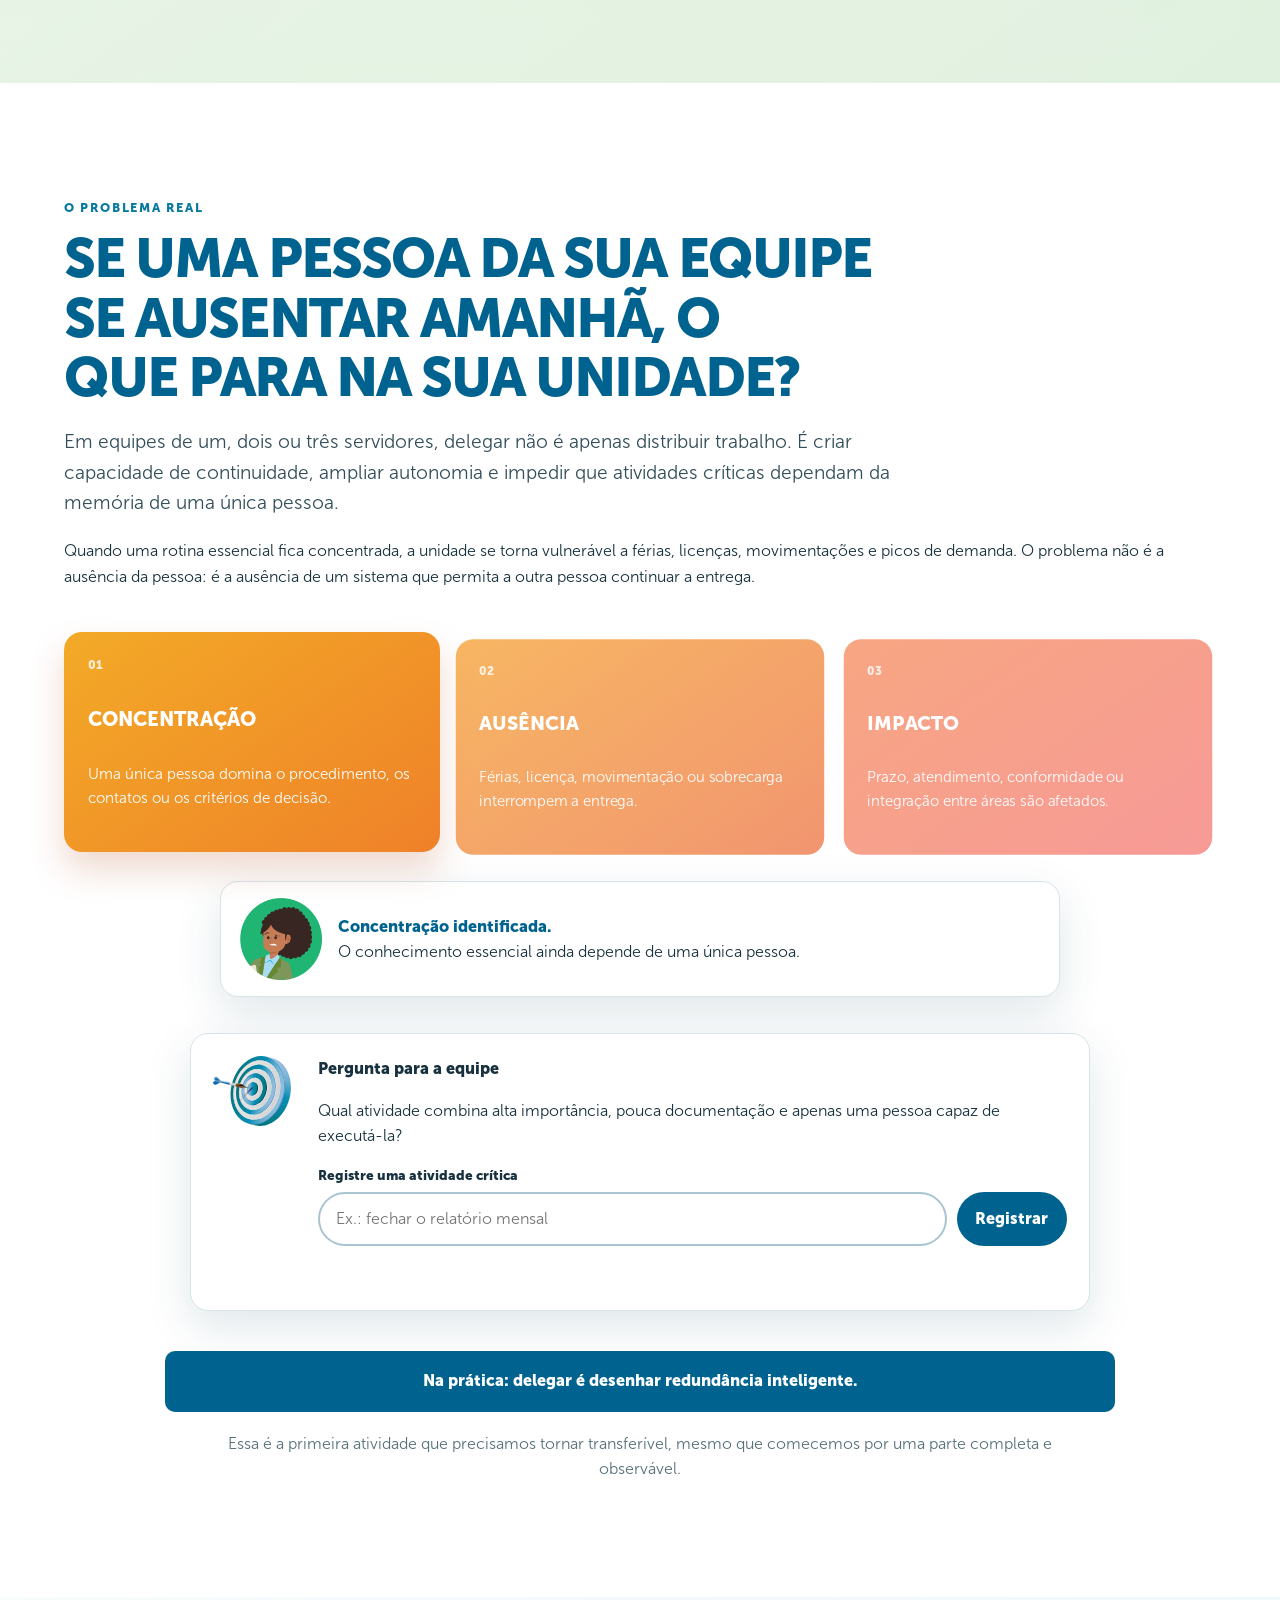
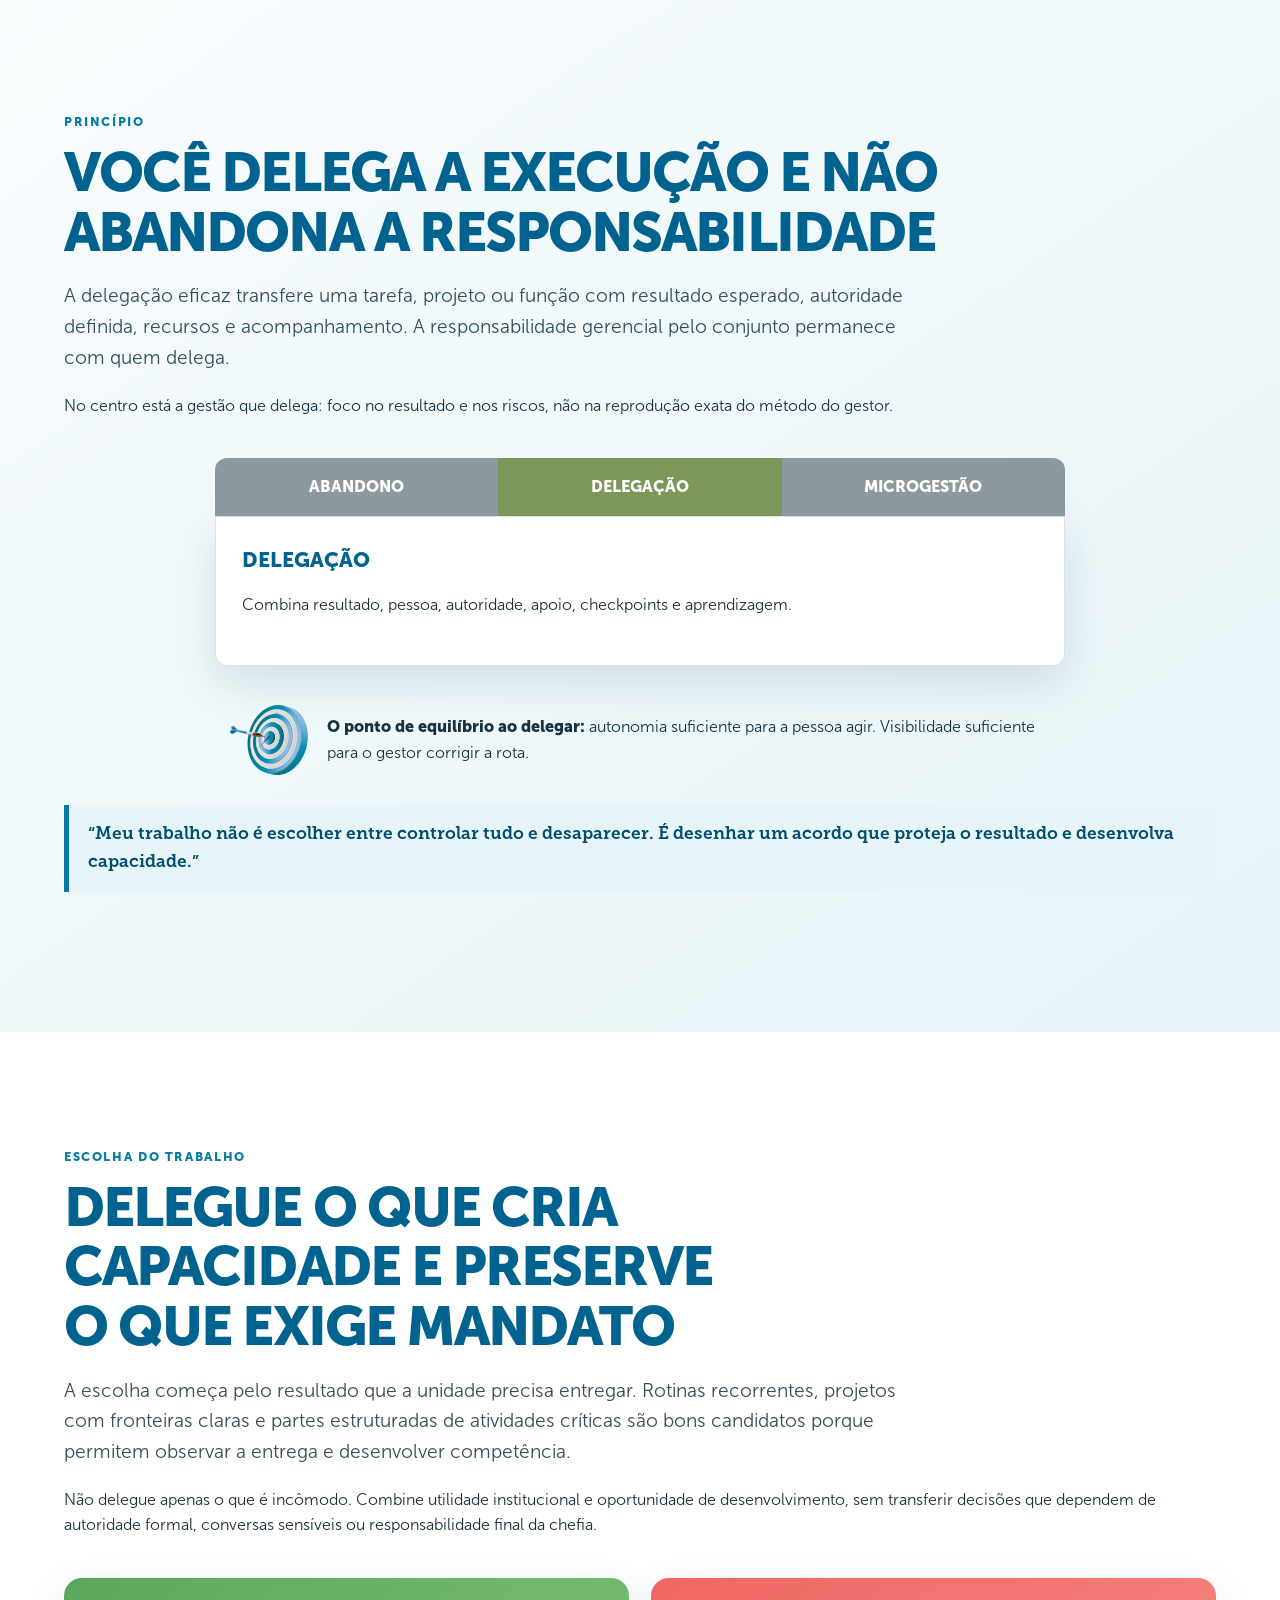
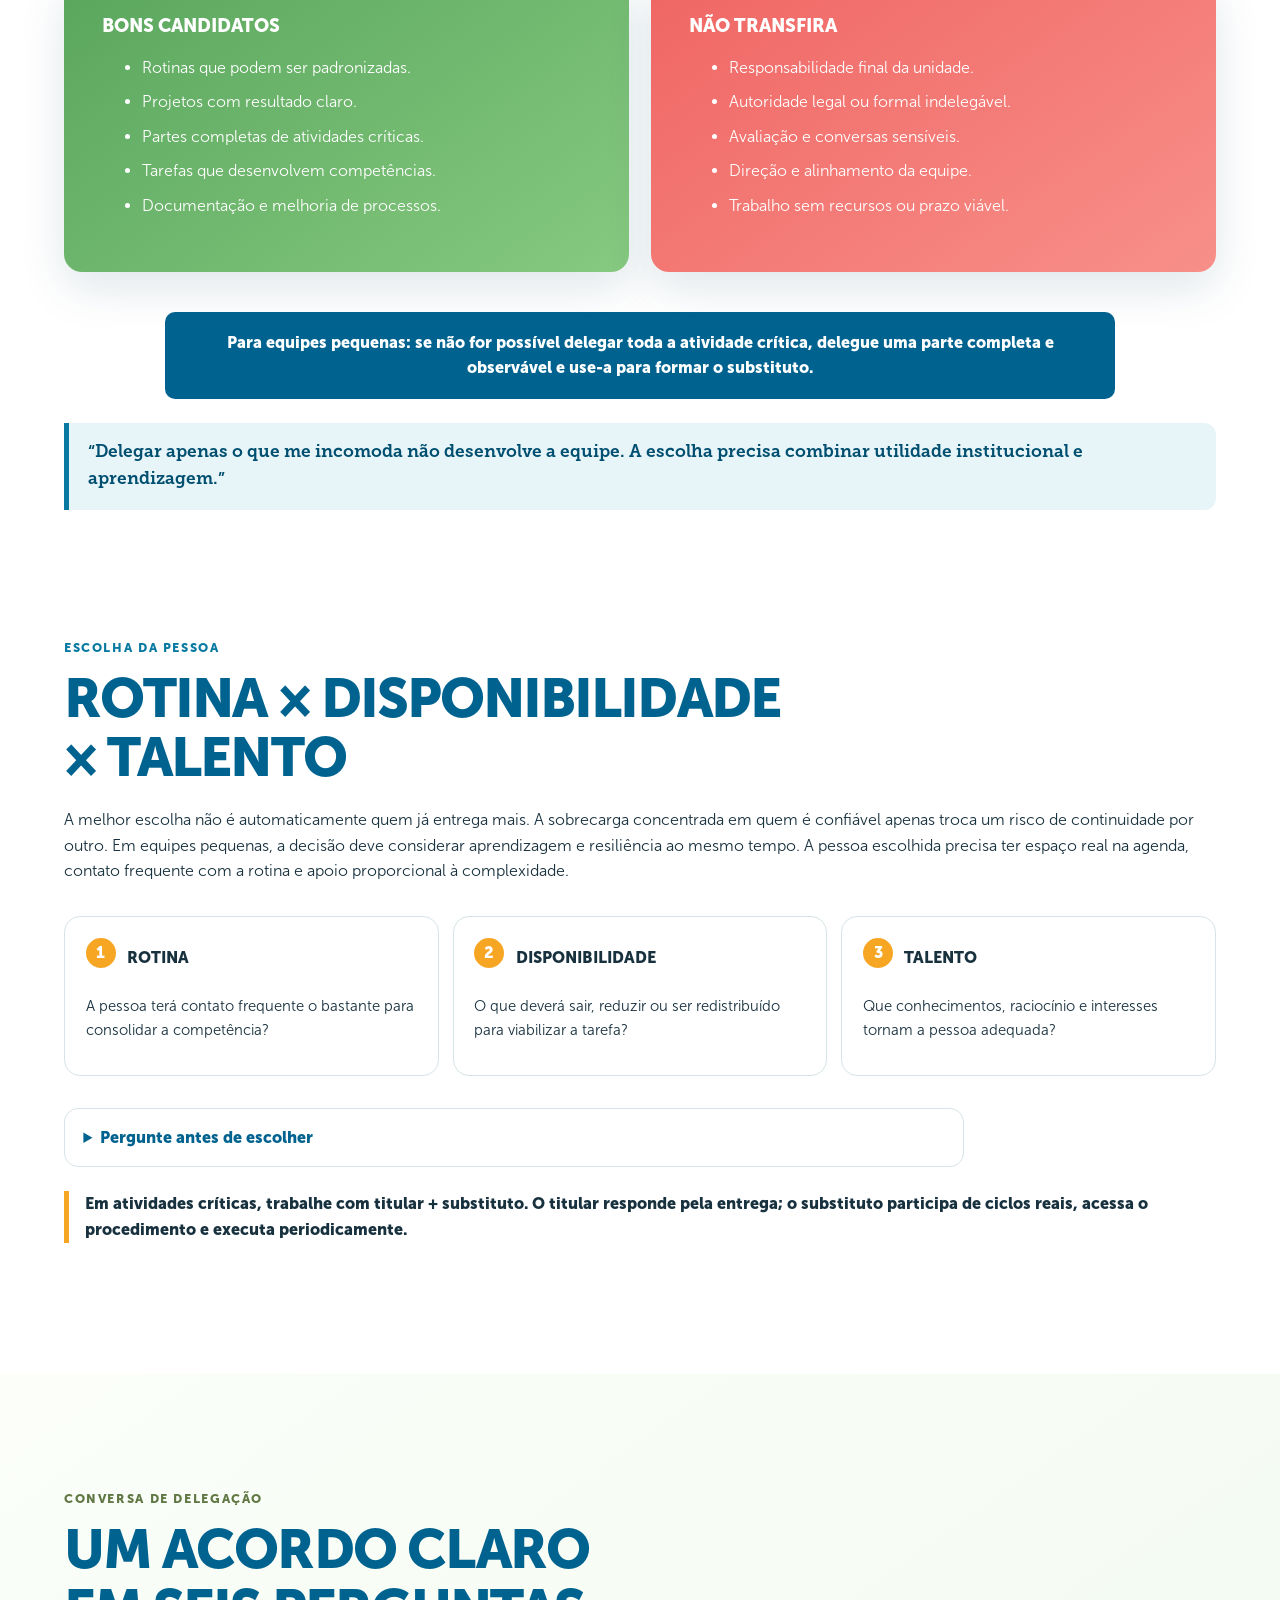
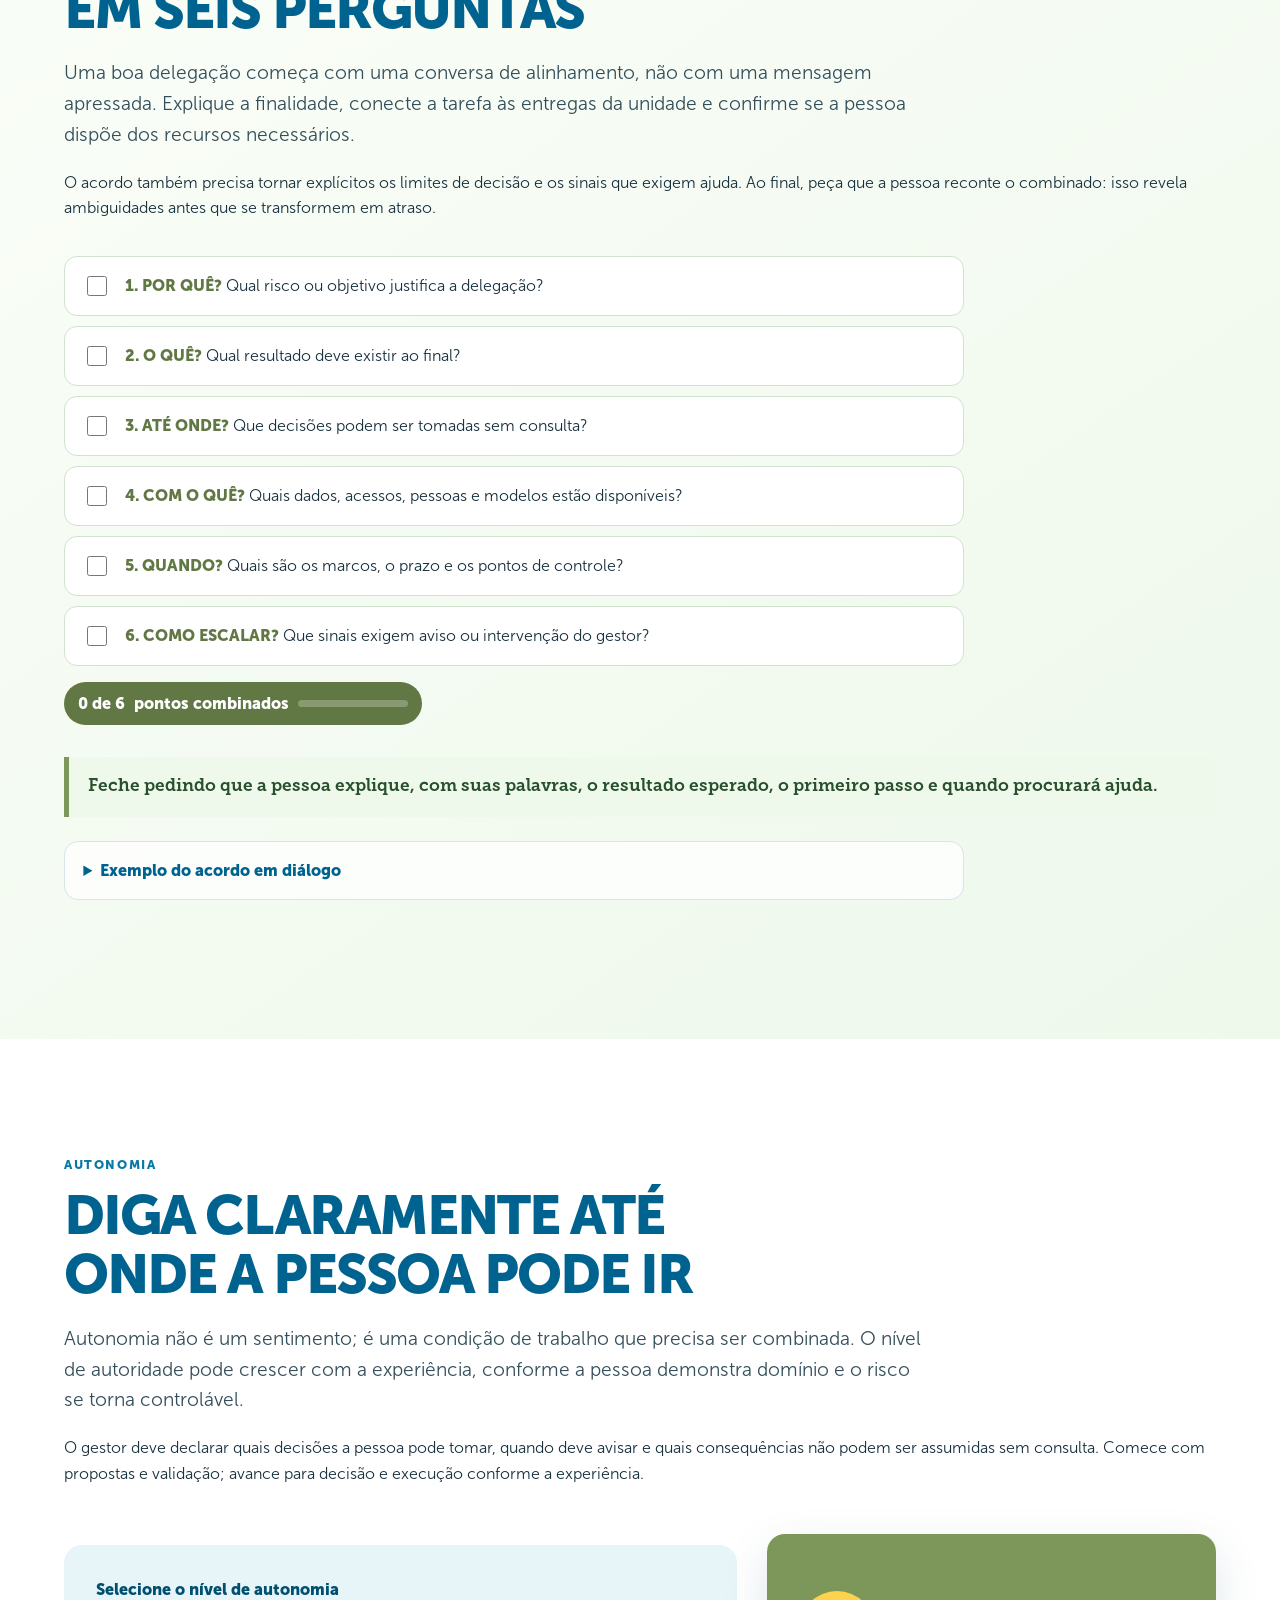
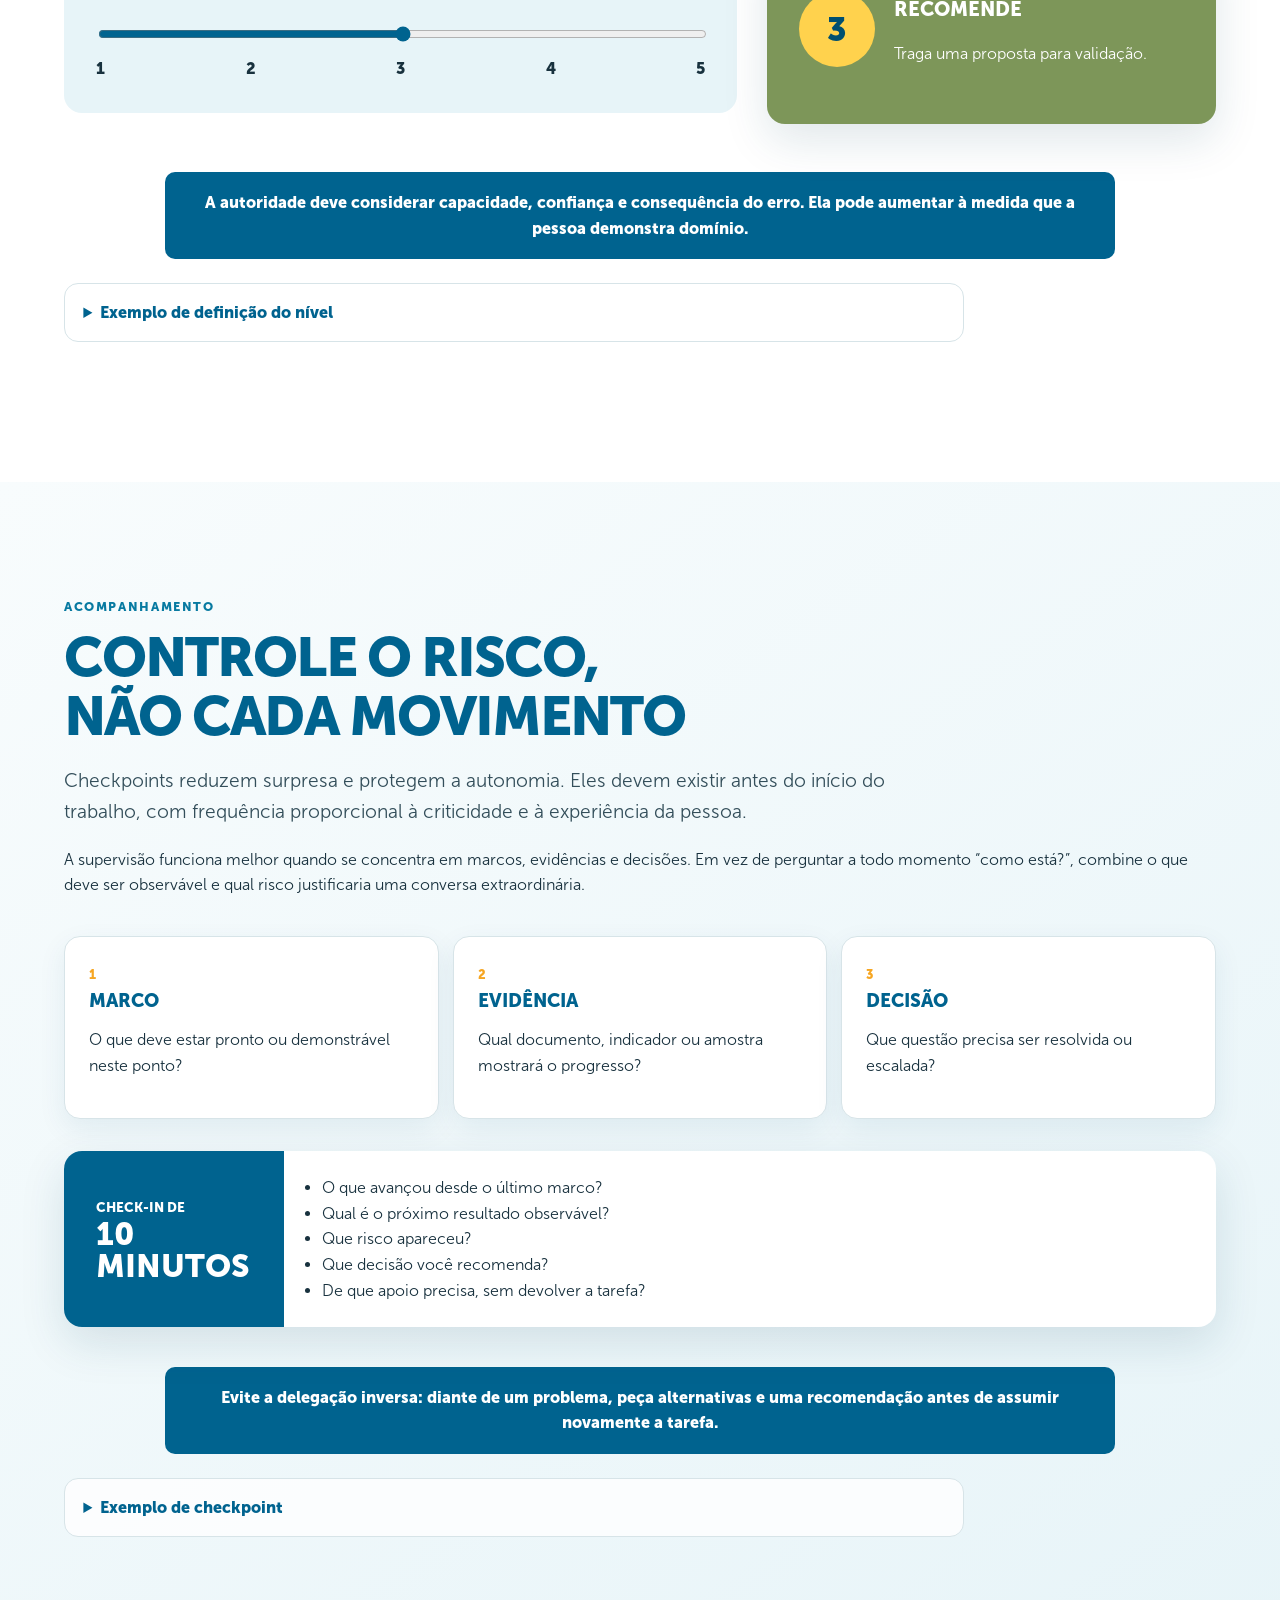
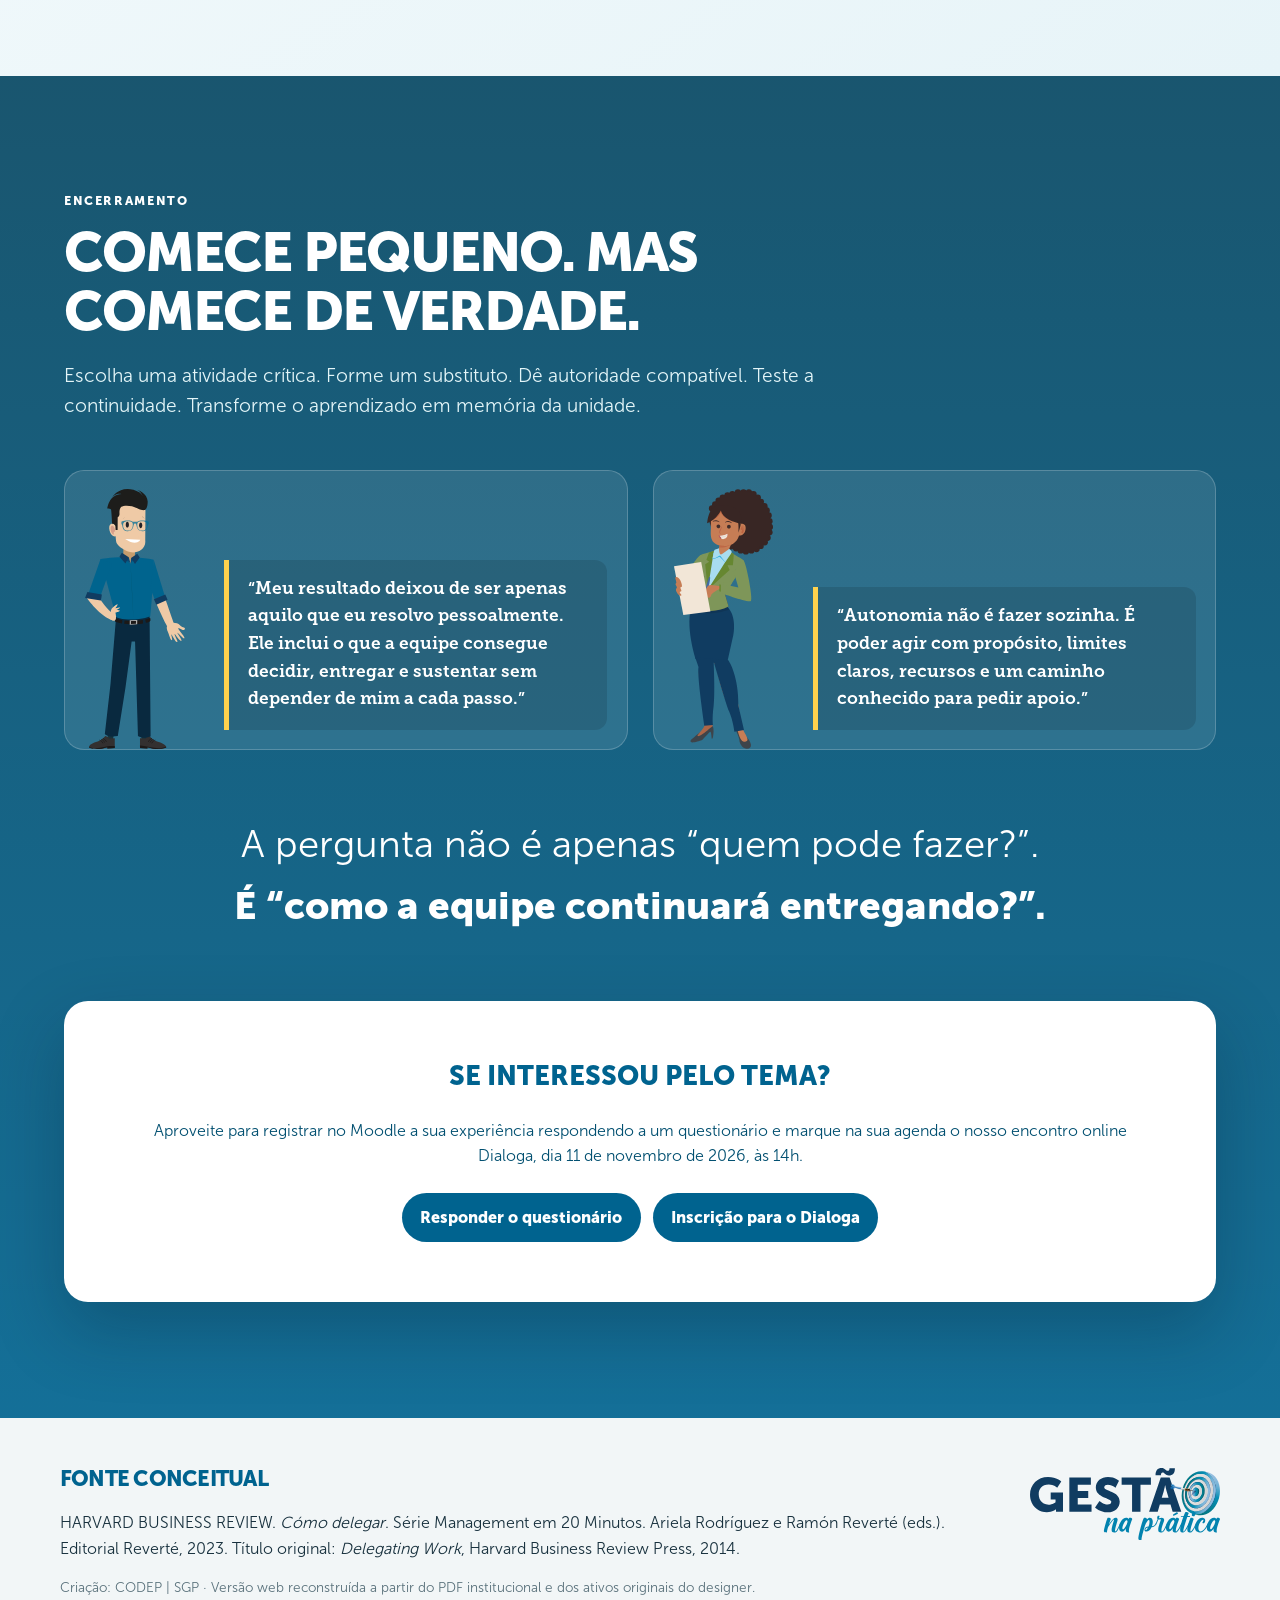
==== commit 351ff4c7: "Disponibiliza download direto da versão em PDF" ====
--- a/delegacao/index.html
+++ b/delegacao/index.html
@@ -51,7 +51,7 @@
         <p class="lead">Equipes pequenas, atividades críticas, conhecimento e atividades para quem não pode parar.</p>
         <div class="hero-actions">
           <a class="button button-primary" href="#tomas">Começar a leitura</a>
-          <a class="button button-pdf" href="https://drive.google.com/file/d/1urZTxTxPGNPiRo-ia8hUcp44mIpv_qi3/view" target="_blank" rel="noopener noreferrer" aria-label="Abrir a versão em PDF em uma nova aba">Ver versão em PDF</a>
+          <a class="button button-pdf" href="https://github.com/publicacoes-cjf-dg/radar-gerencial/releases/download/edicao-01-delegacao/Radar_Gerencial_Delegacao_Edicao_01.pdf" download aria-label="Baixar a versão em PDF">Baixar versão em PDF</a>
         </div>
       </div>
       <figure class="hero-art reveal visible">
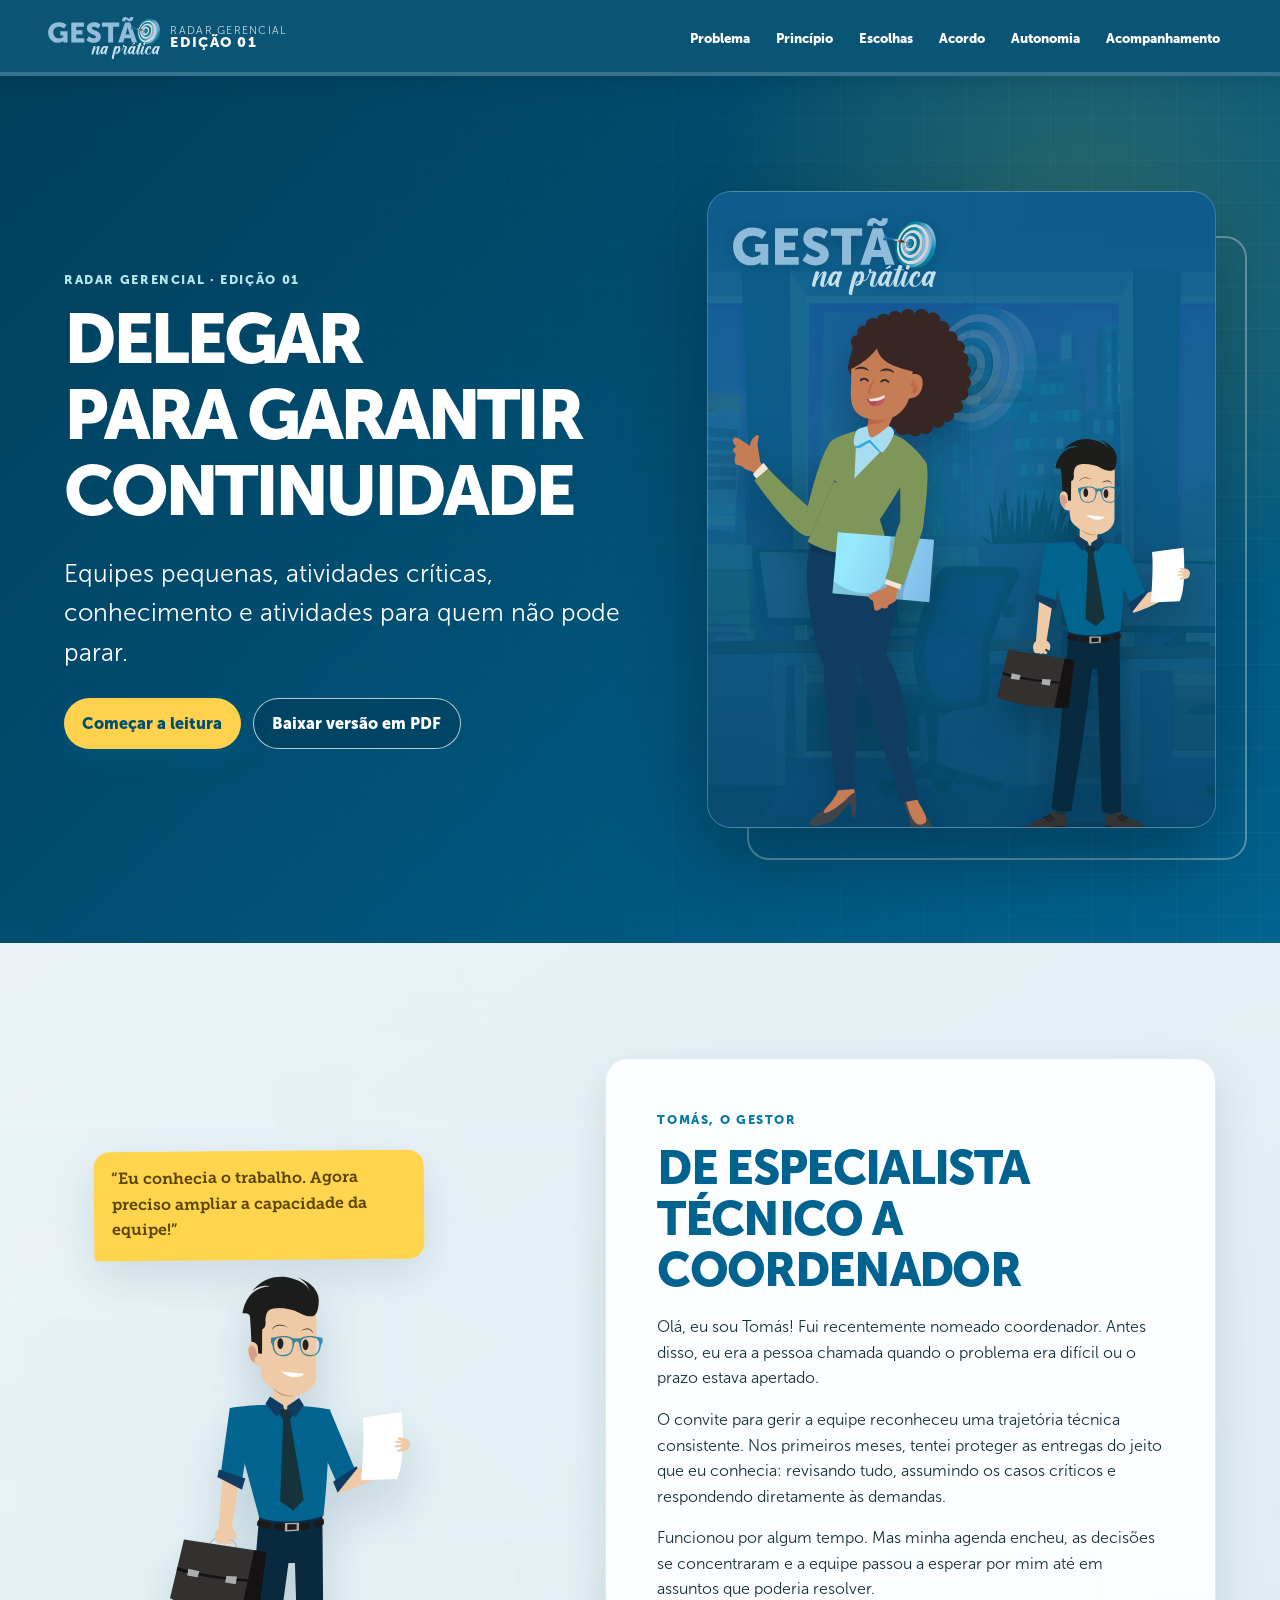
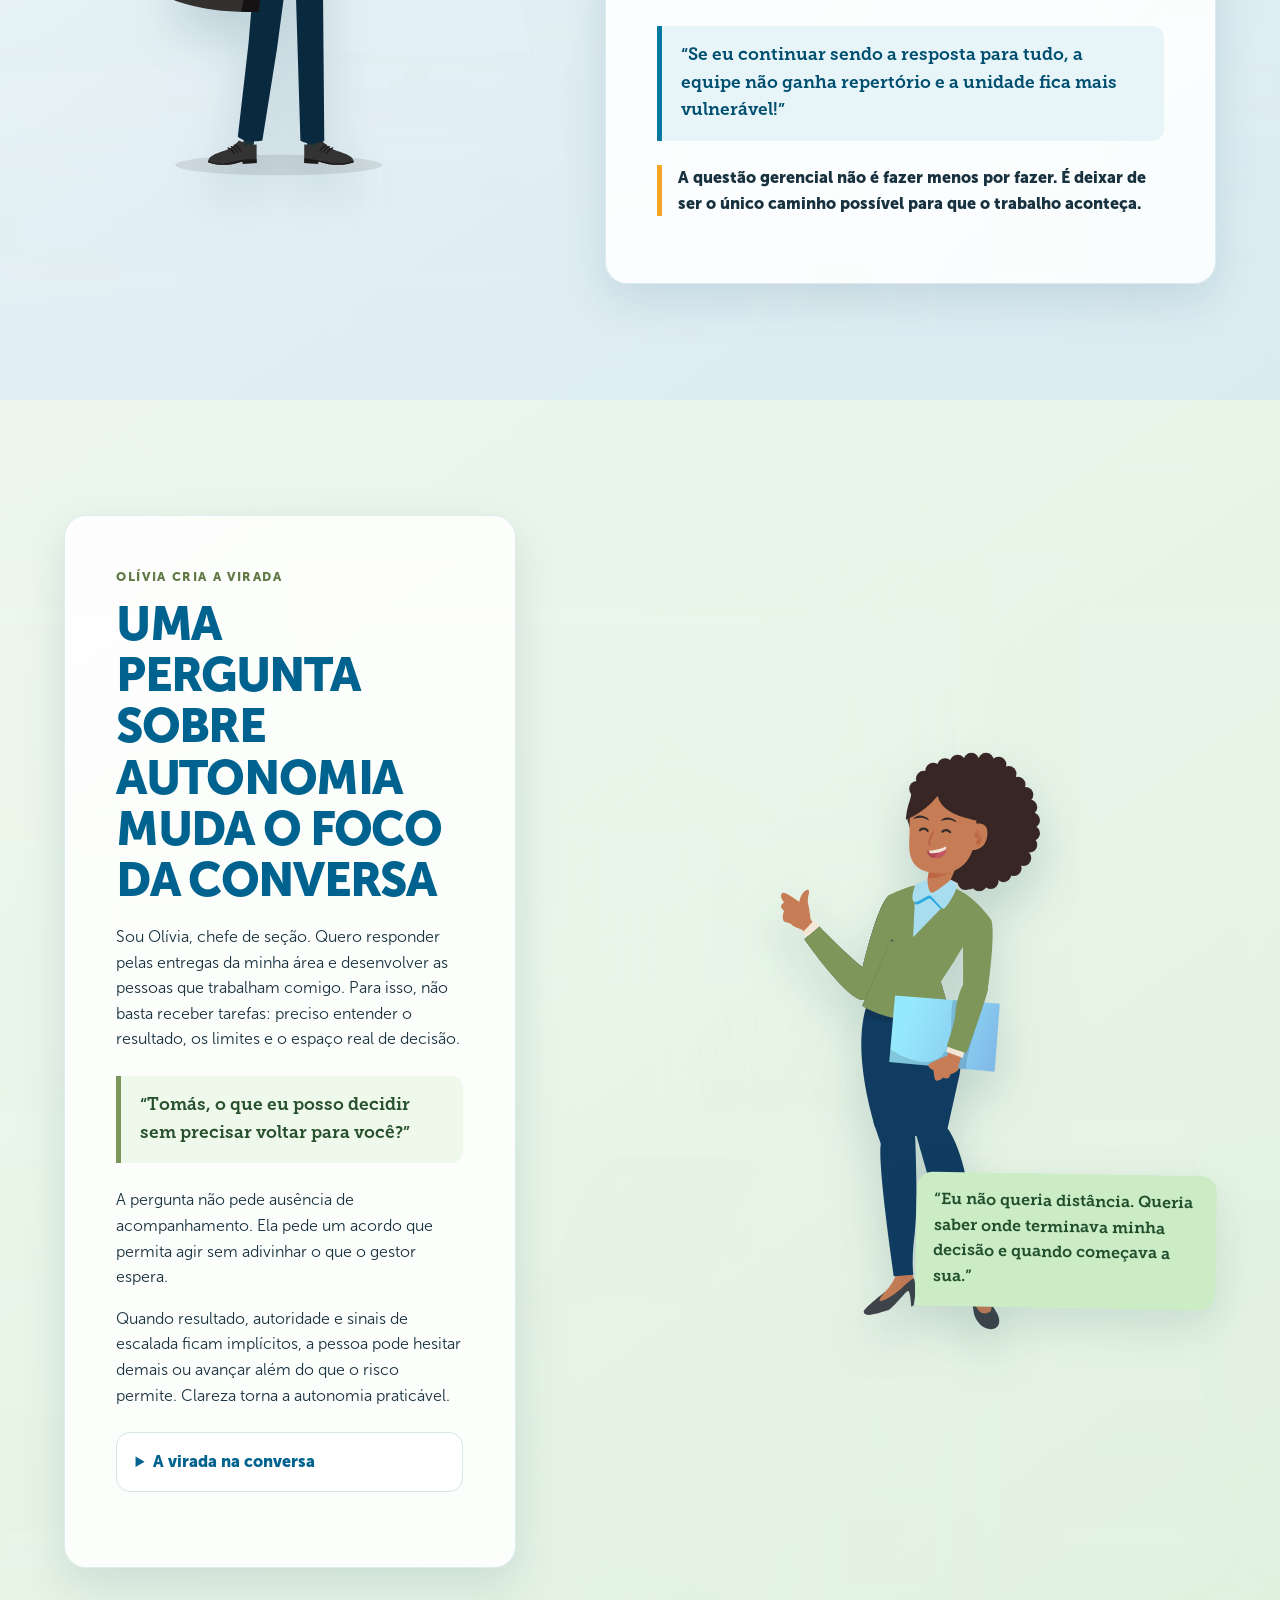
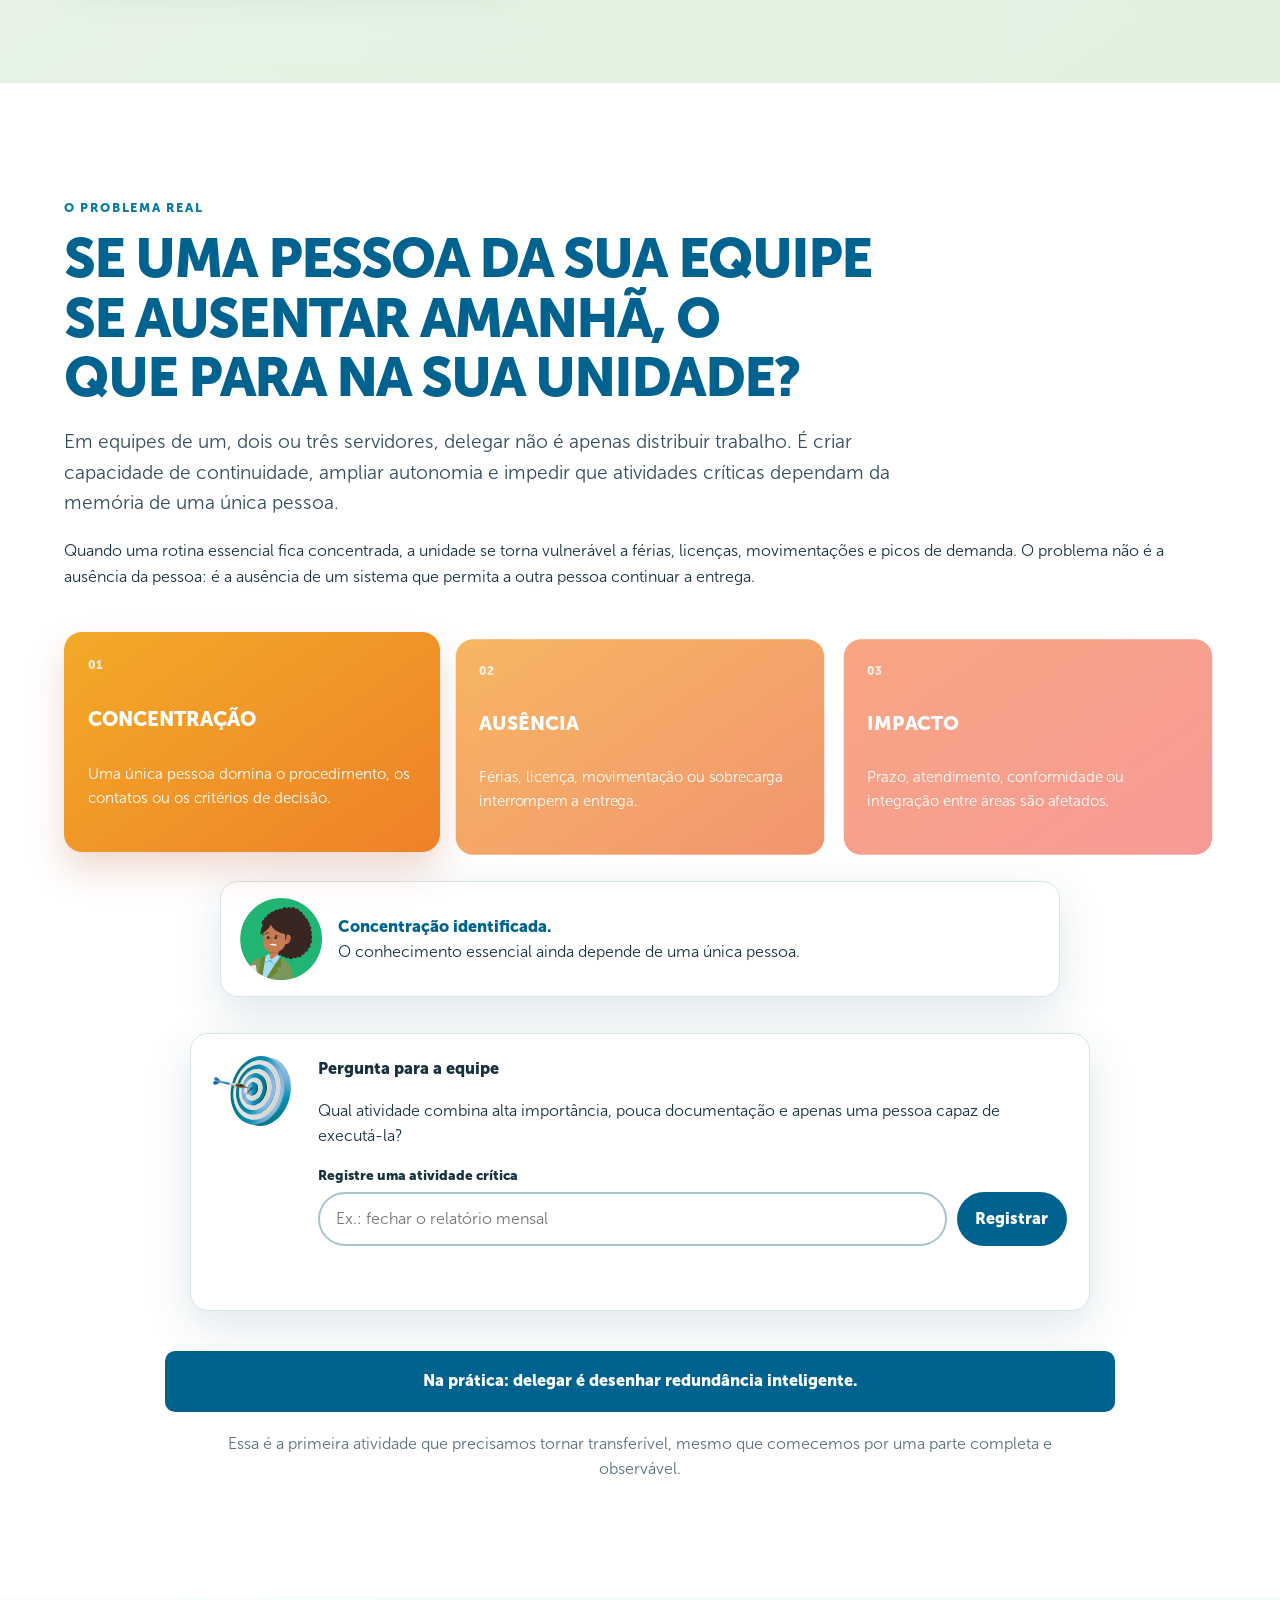
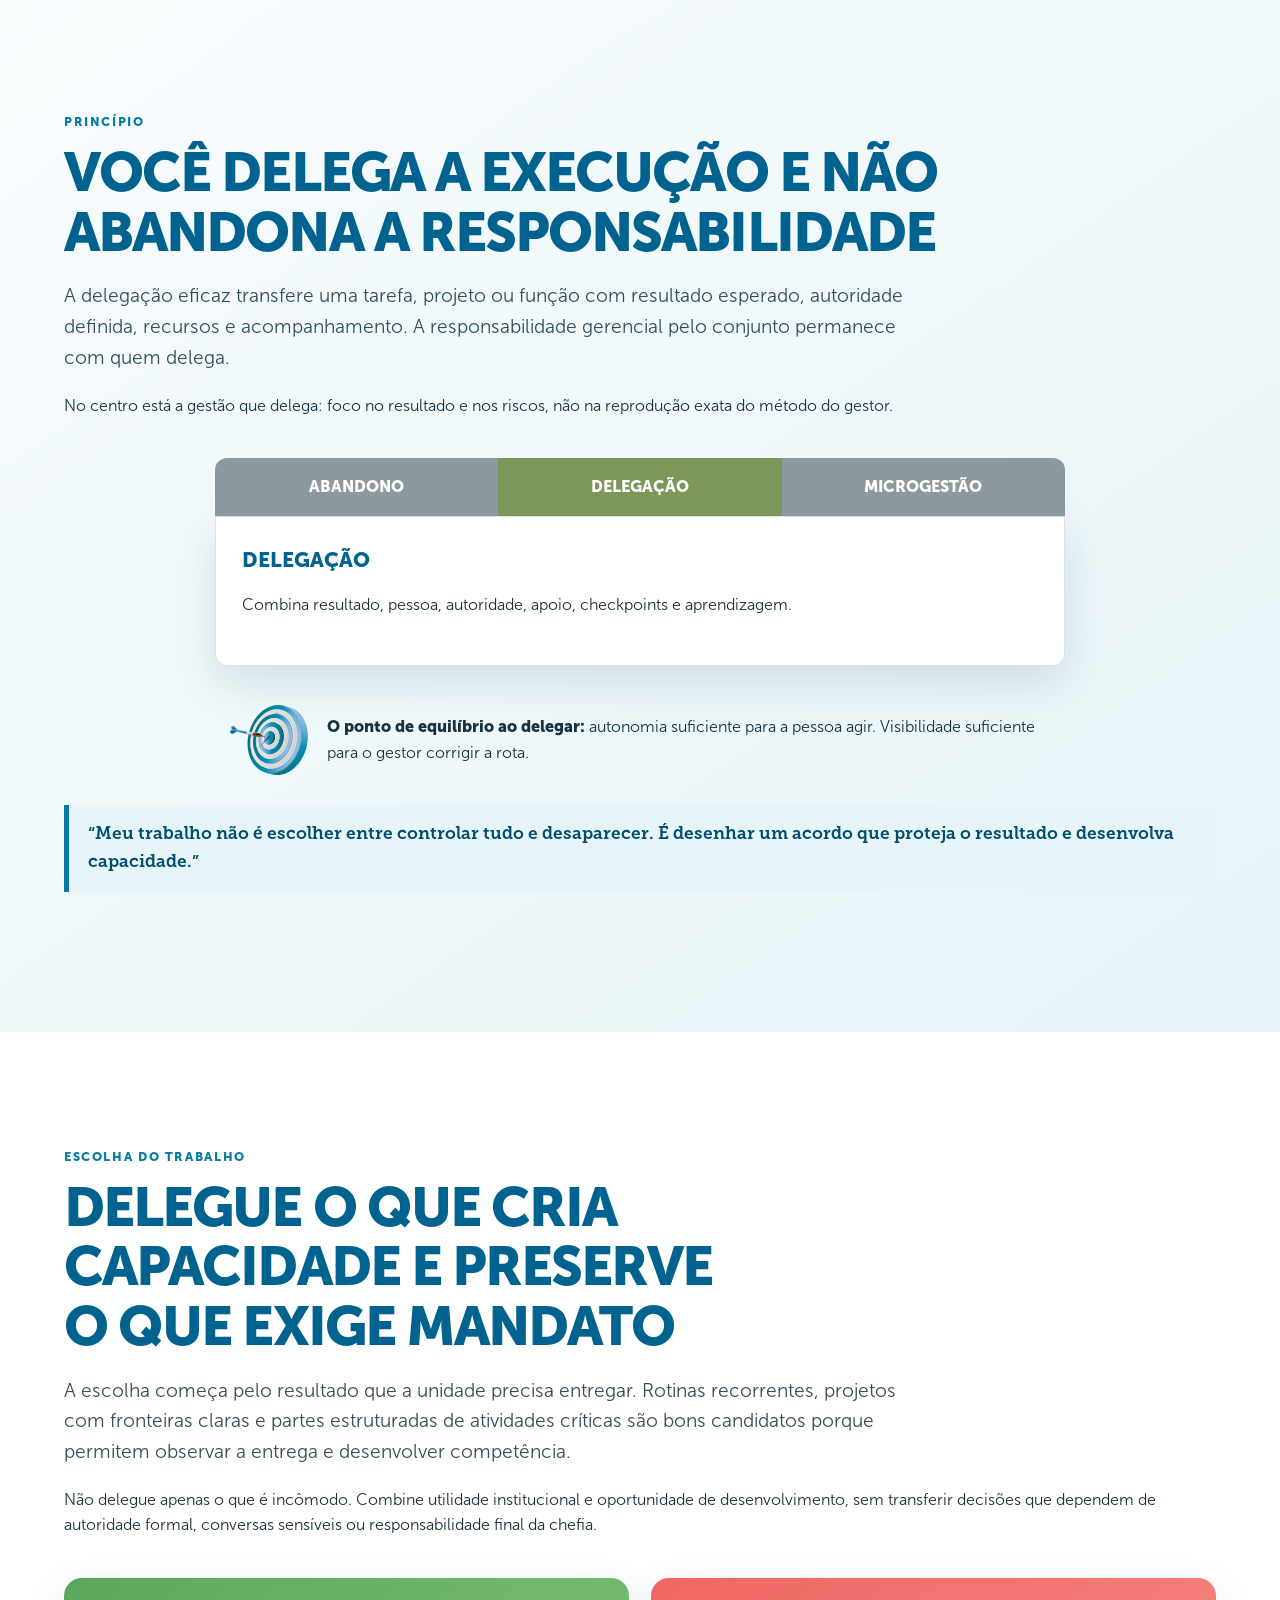
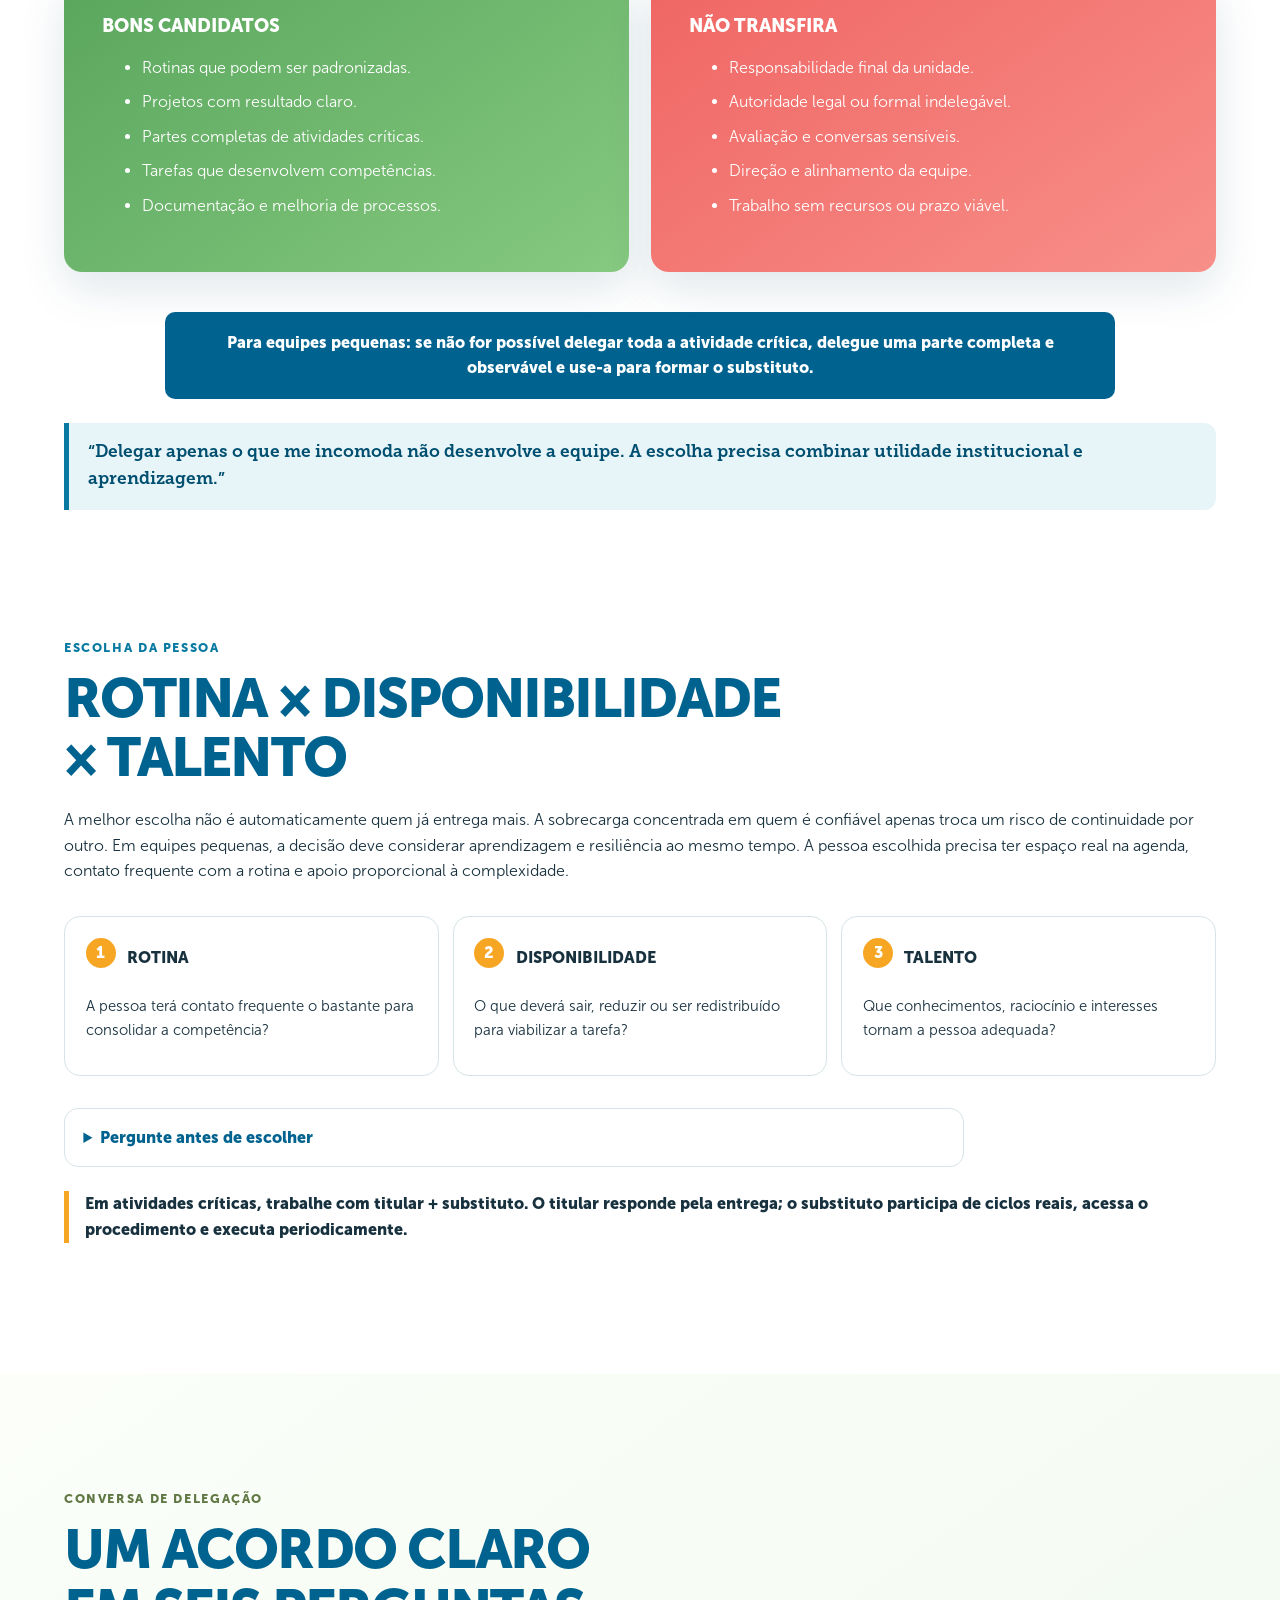
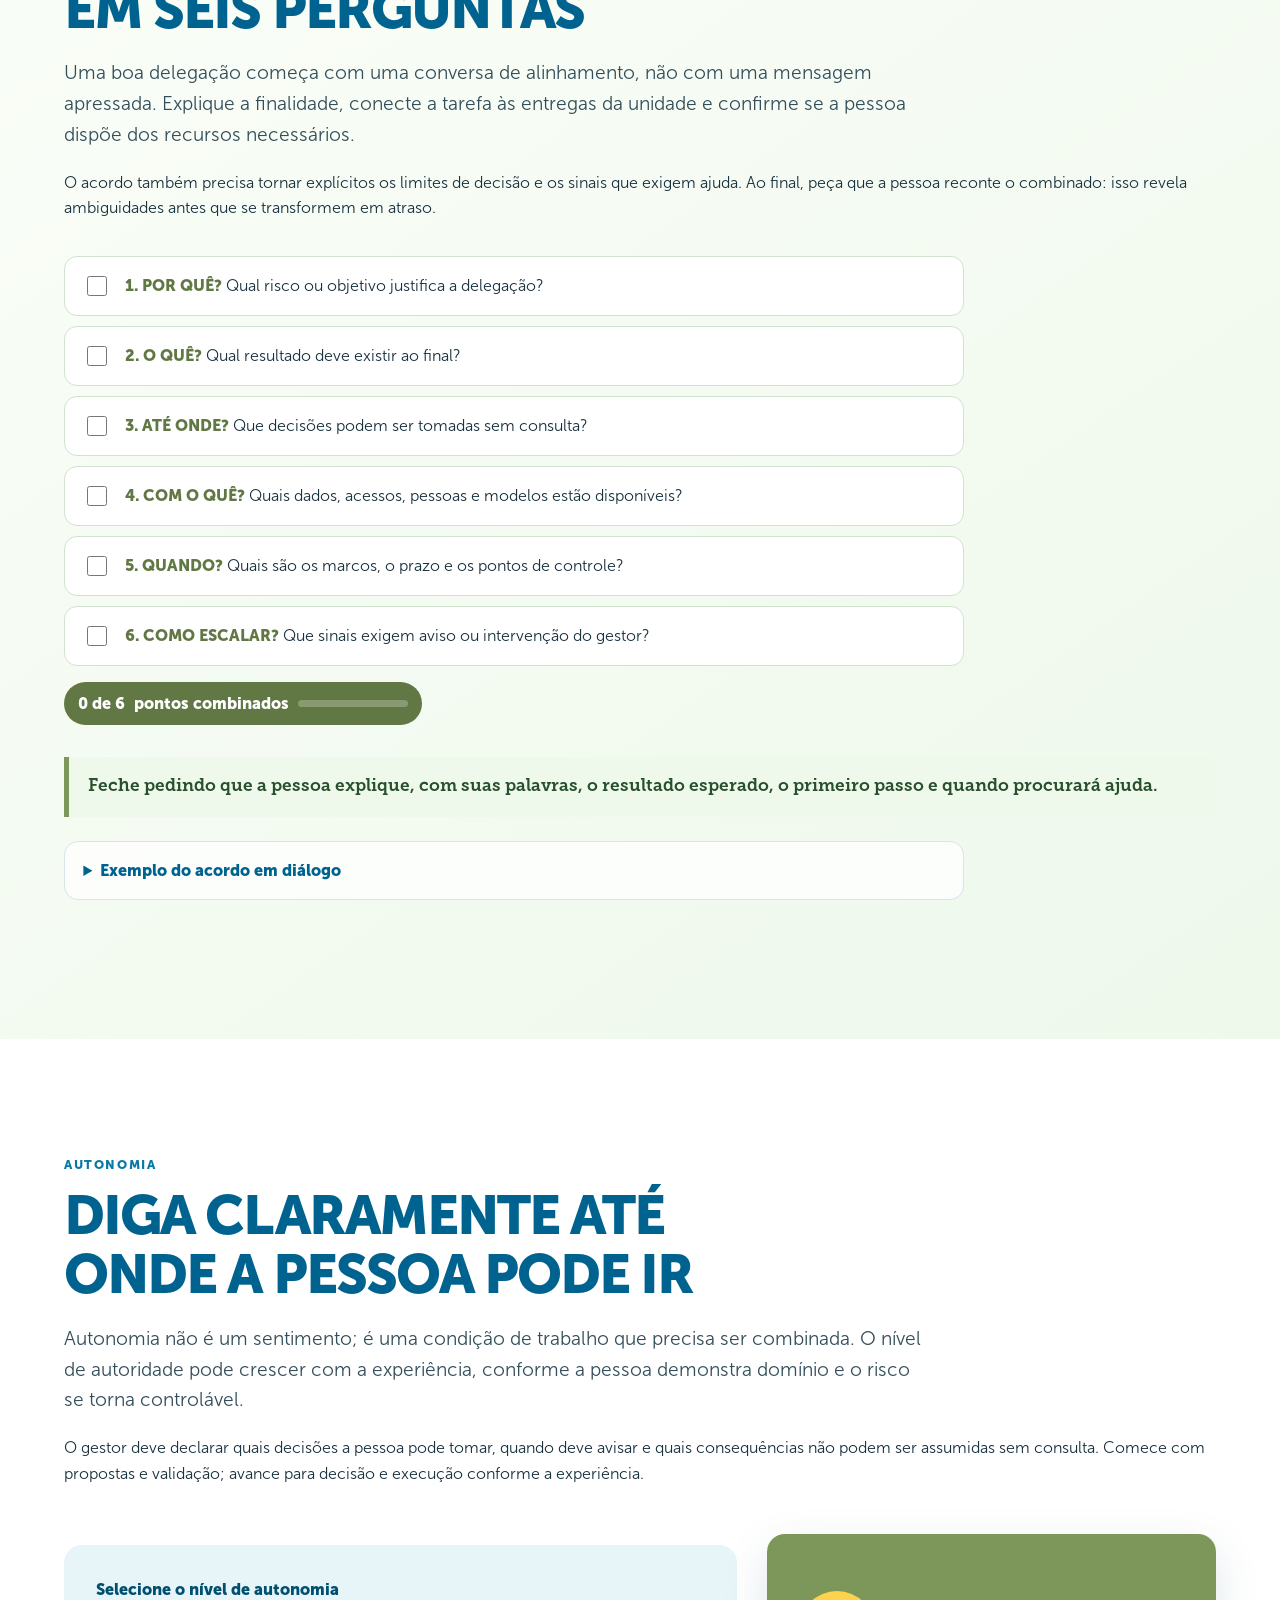
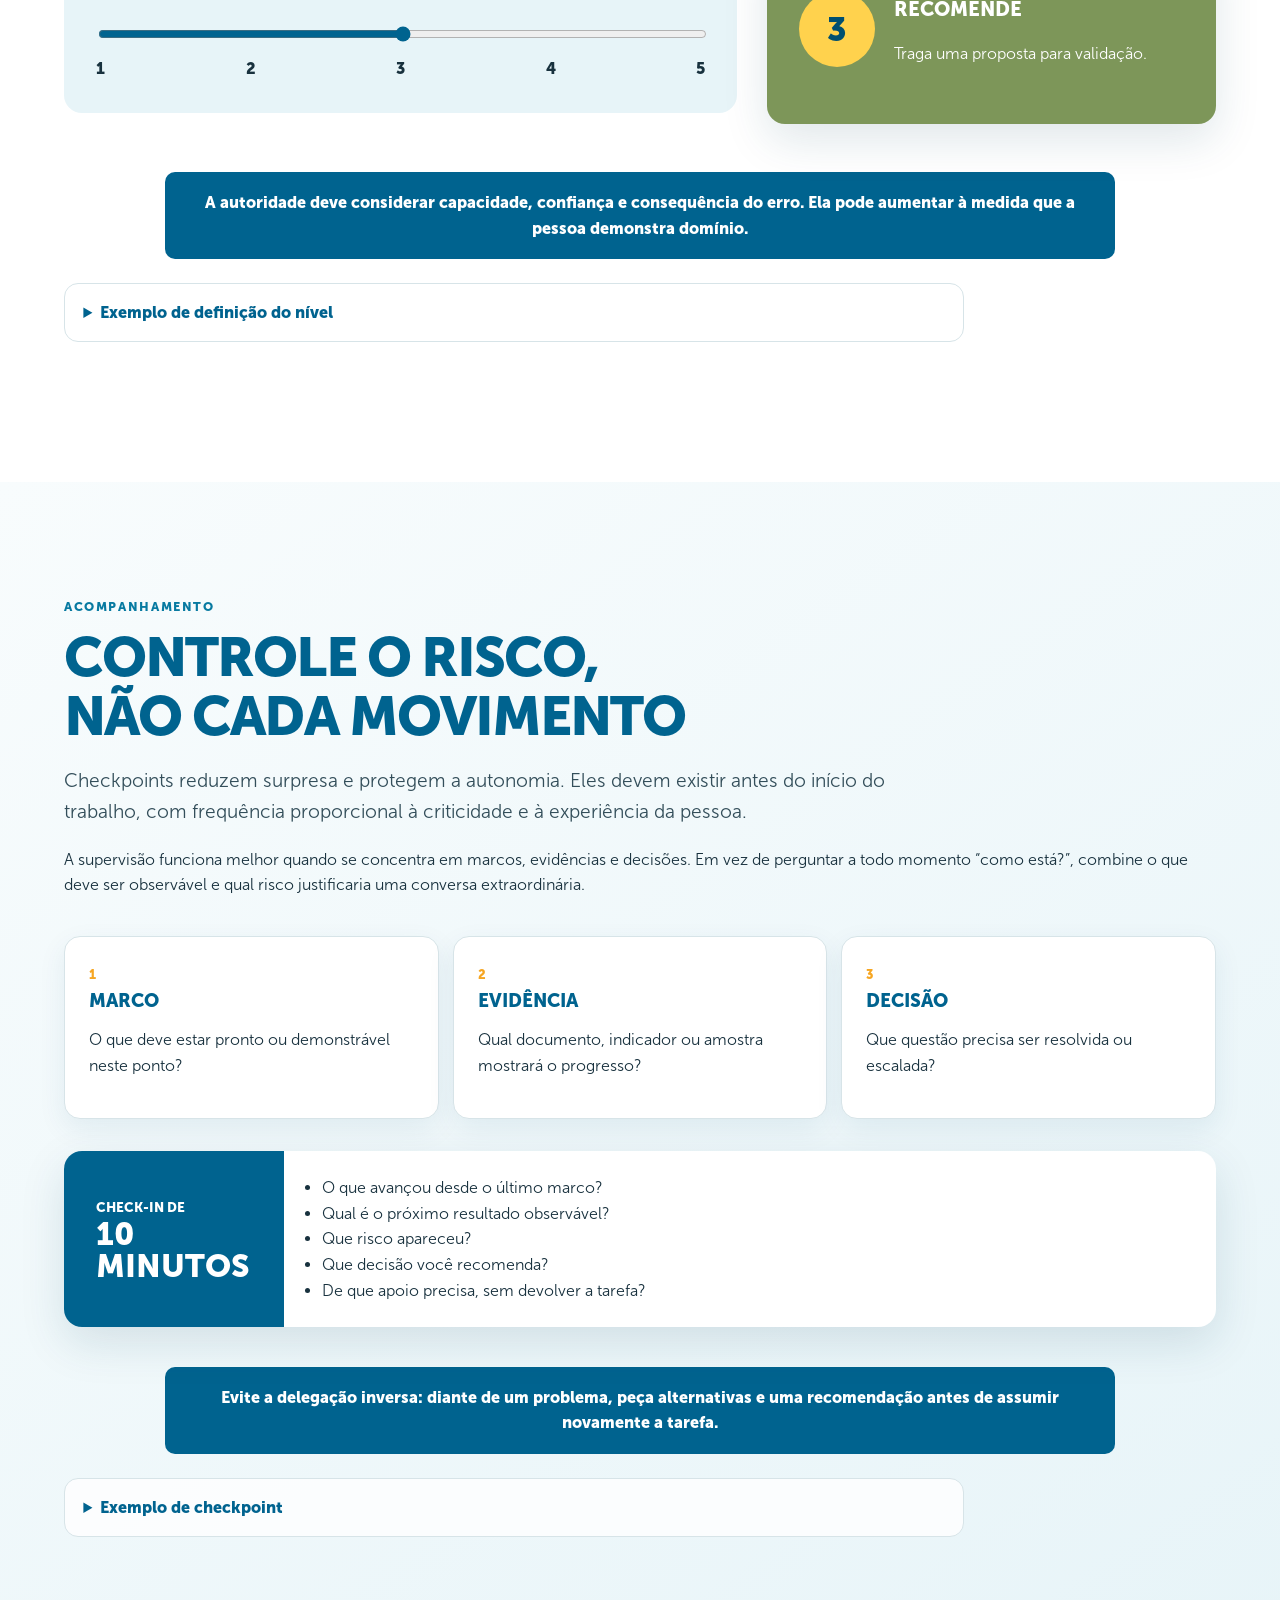
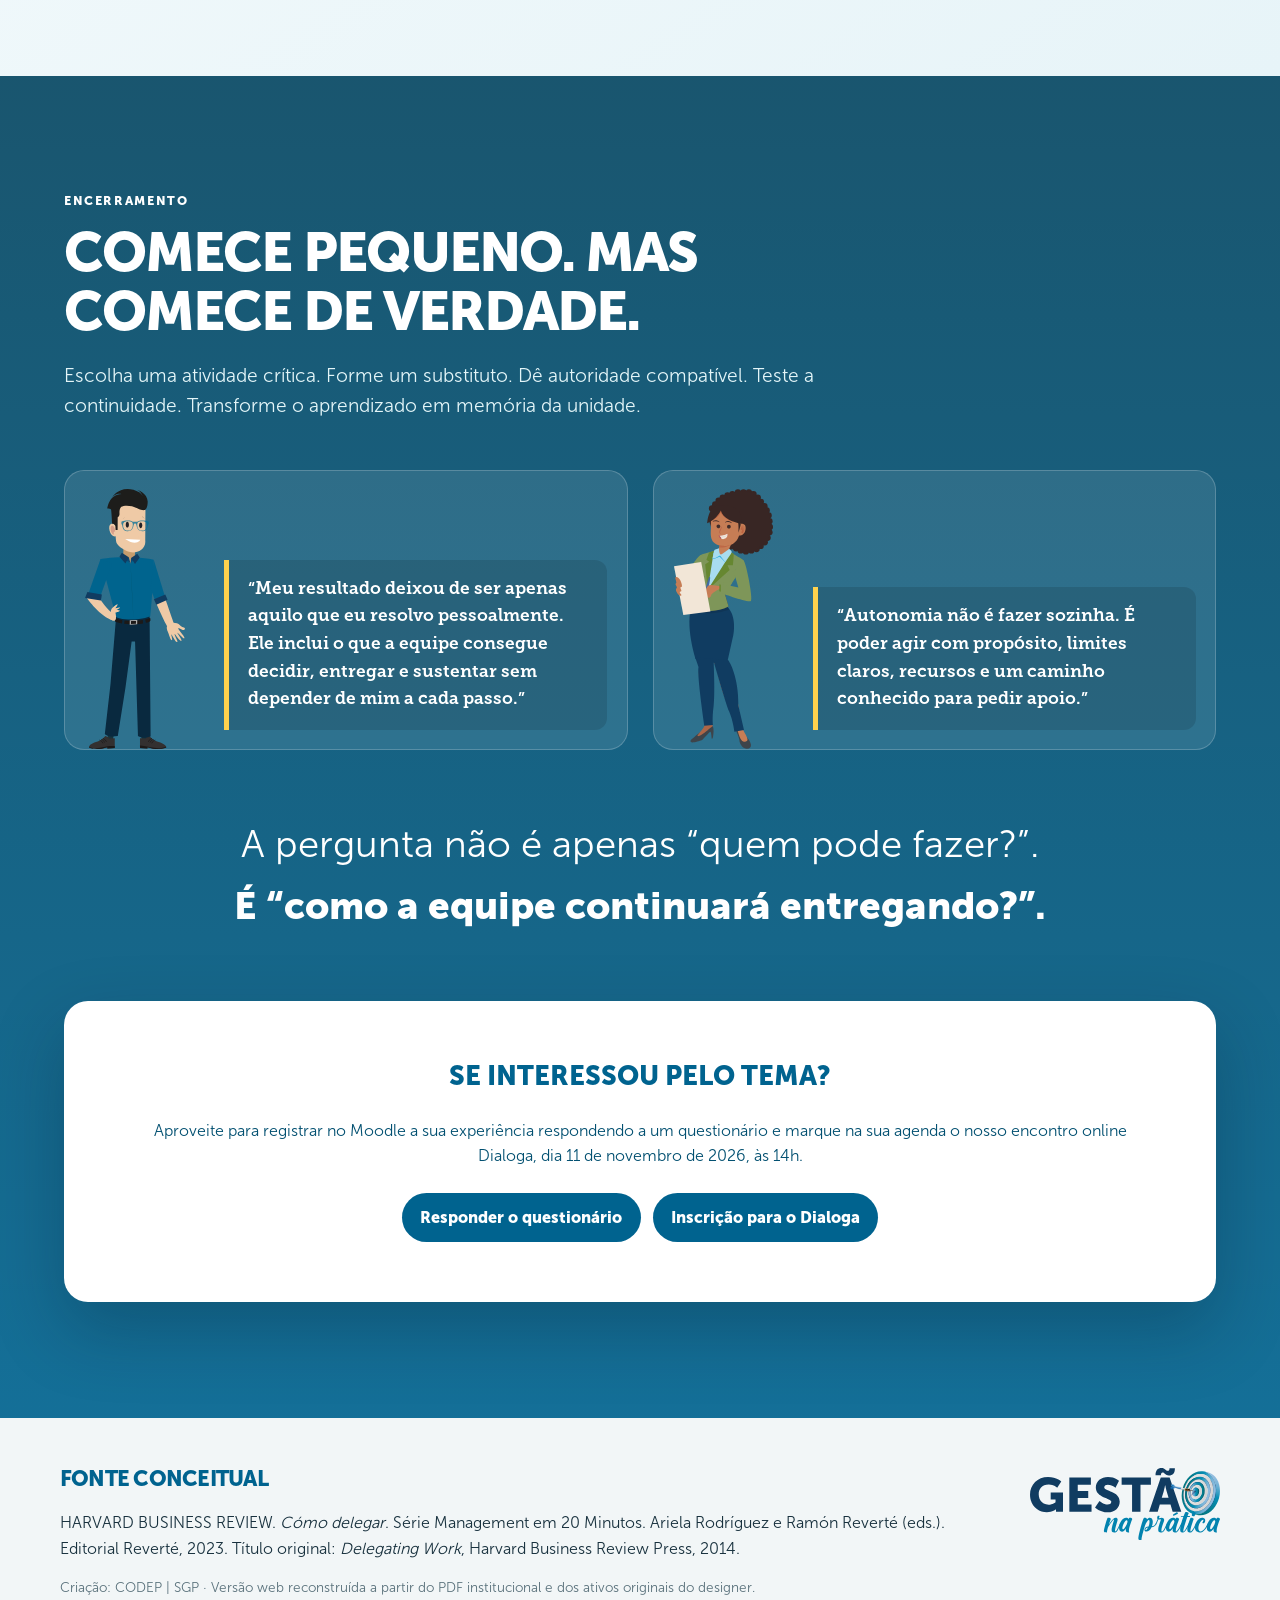
==== commit 3134de9d: "Atualiza PDF para versão compacta" ====
--- a/delegacao/index.html
+++ b/delegacao/index.html
@@ -51,7 +51,7 @@
         <p class="lead">Equipes pequenas, atividades críticas, conhecimento e atividades para quem não pode parar.</p>
         <div class="hero-actions">
           <a class="button button-primary" href="#tomas">Começar a leitura</a>
-          <a class="button button-pdf" href="https://github.com/publicacoes-cjf-dg/radar-gerencial/releases/download/edicao-01-delegacao/Radar_Gerencial_Delegacao_Edicao_01.pdf" download aria-label="Baixar a versão em PDF">Baixar versão em PDF</a>
+          <a class="button button-pdf" href="Radar_Gerencial_Delegacao_Edicao_01.pdf" download="Radar_Gerencial_Delegacao_Edicao_01.pdf" aria-label="Baixar a versão em PDF">Baixar versão em PDF</a>
         </div>
       </div>
       <figure class="hero-art reveal visible">
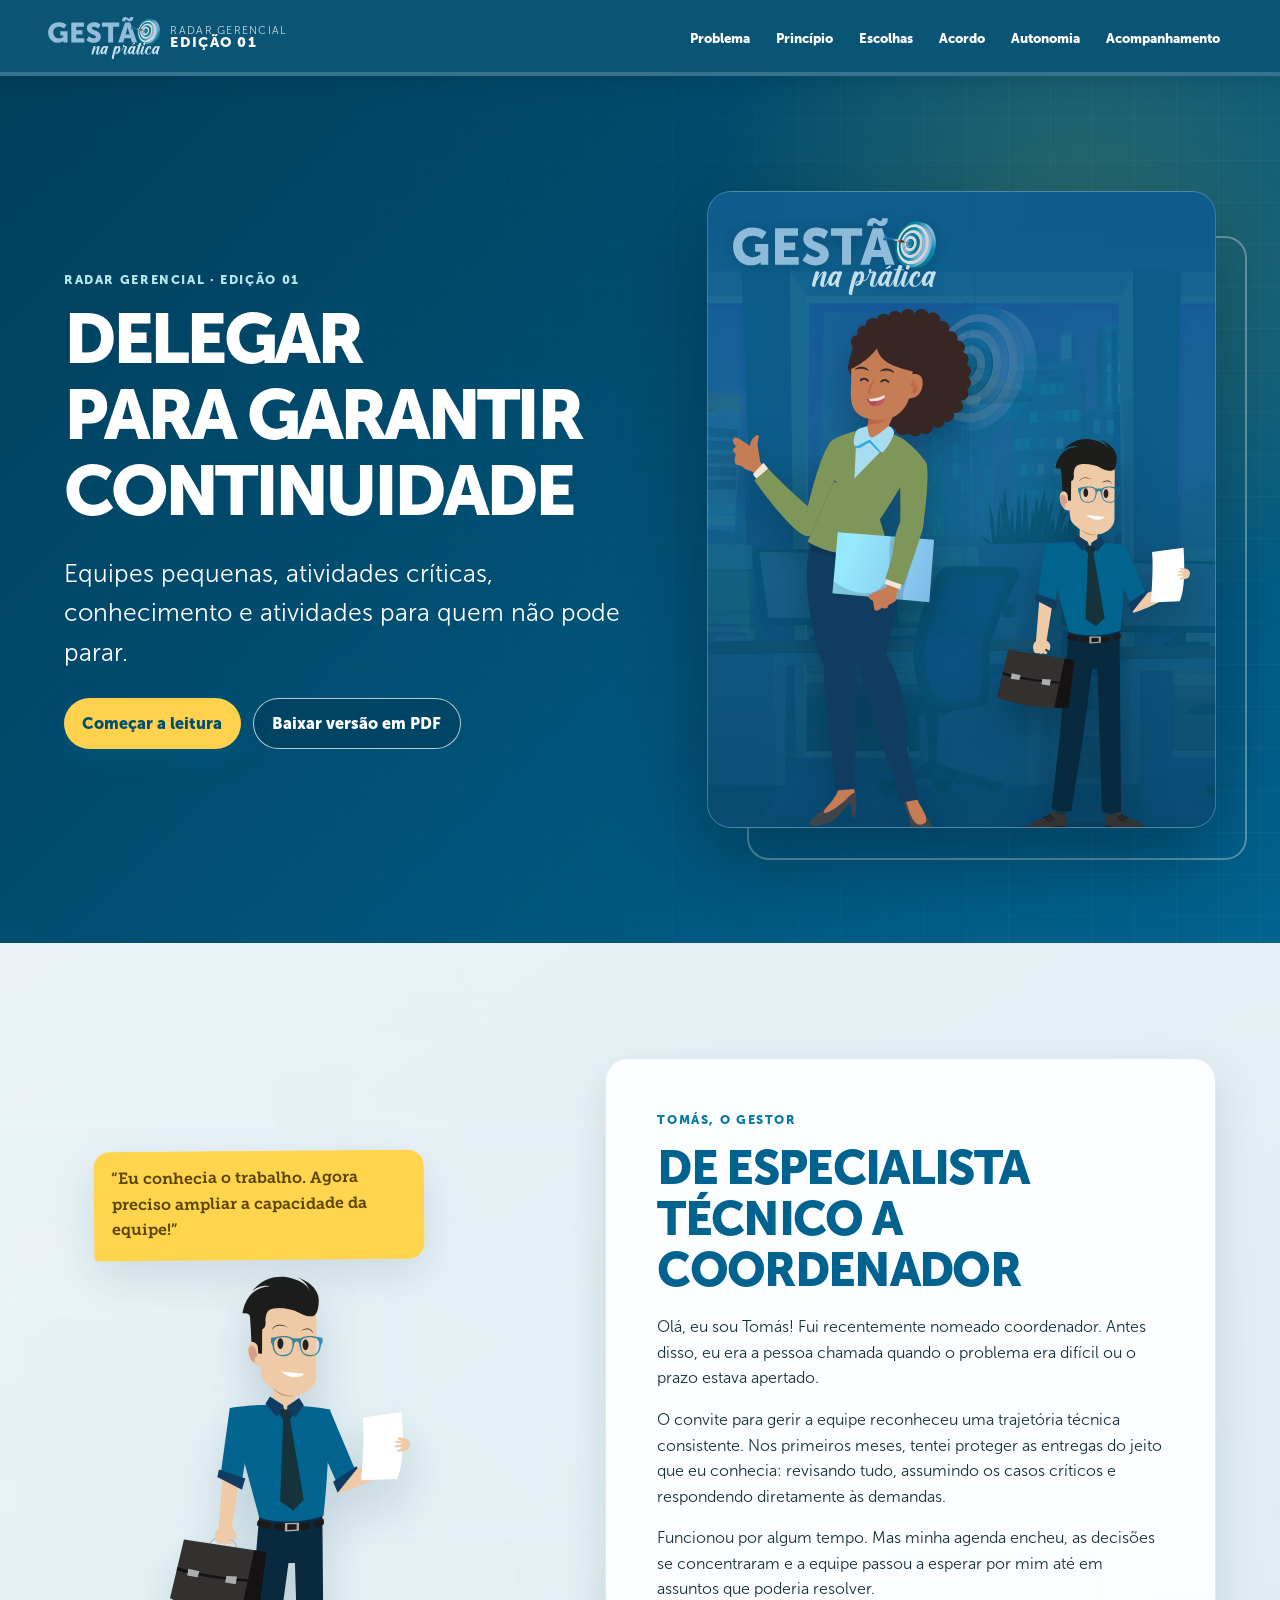
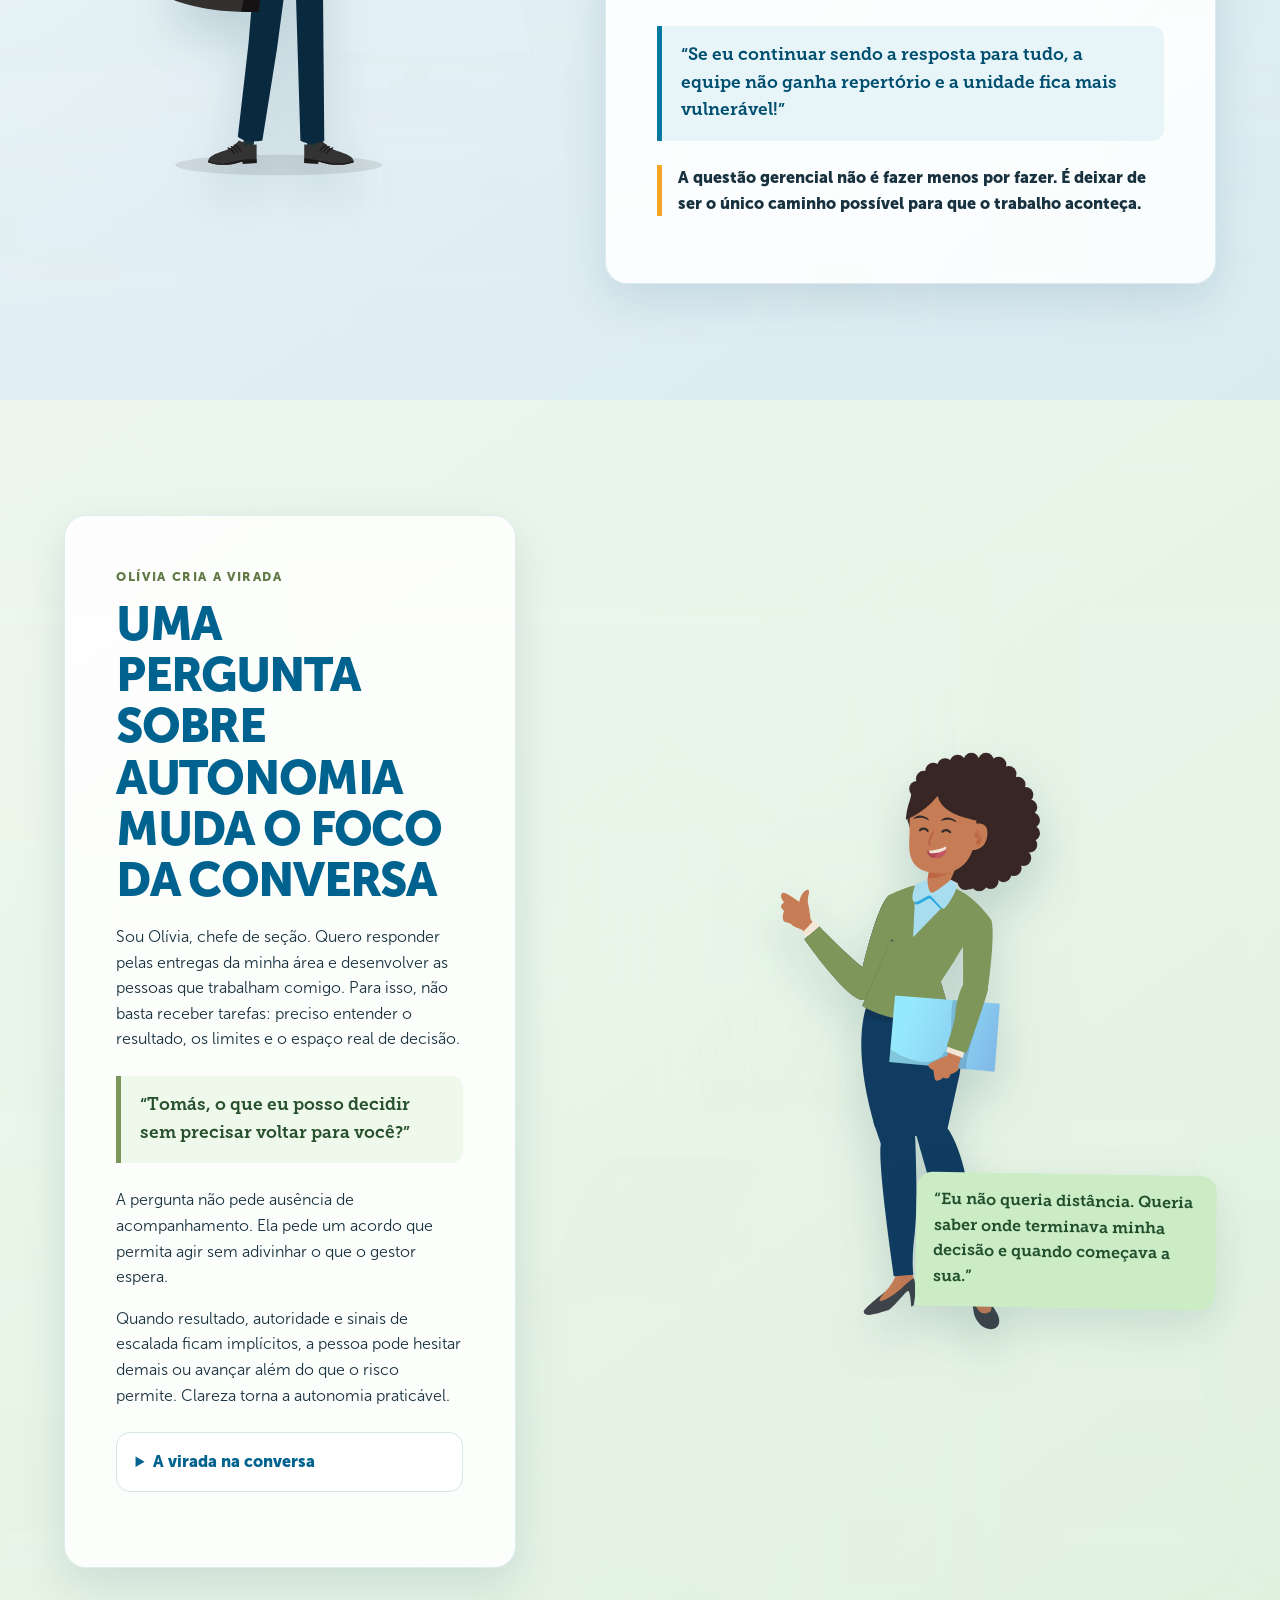
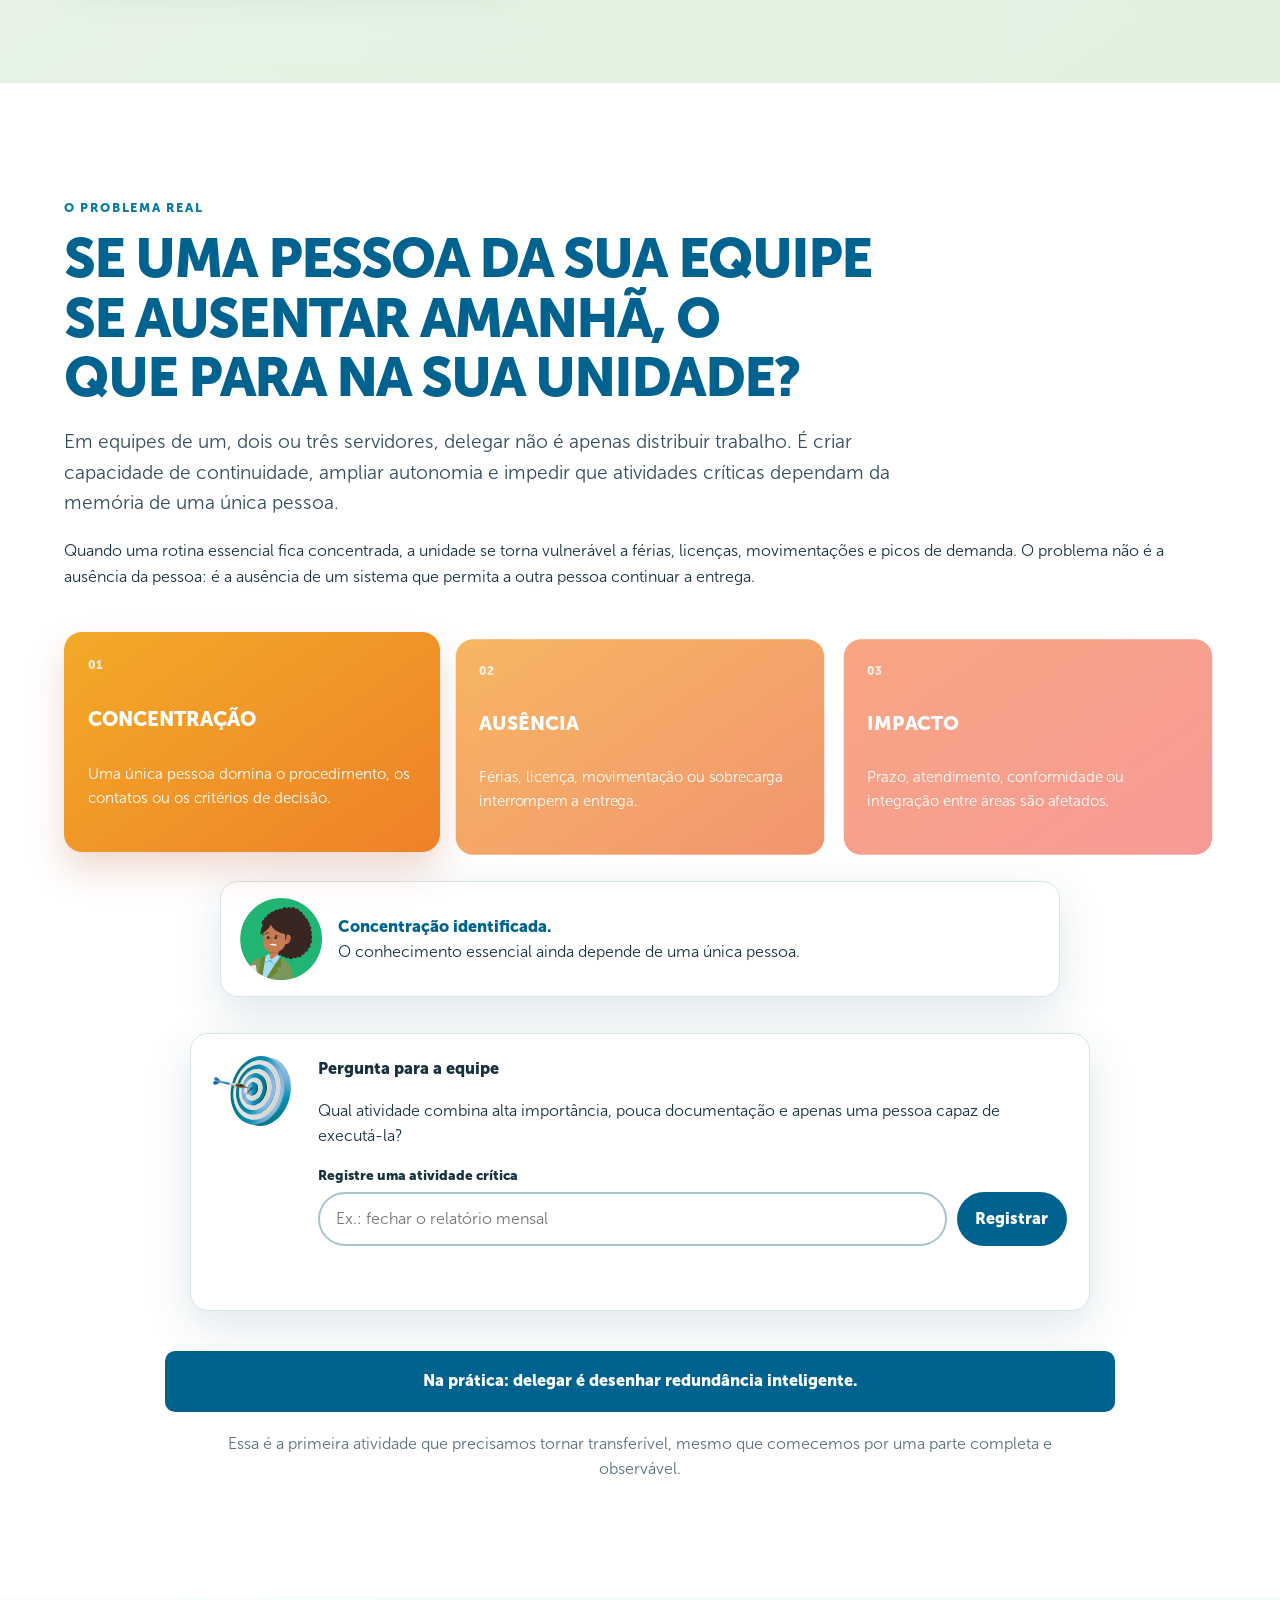
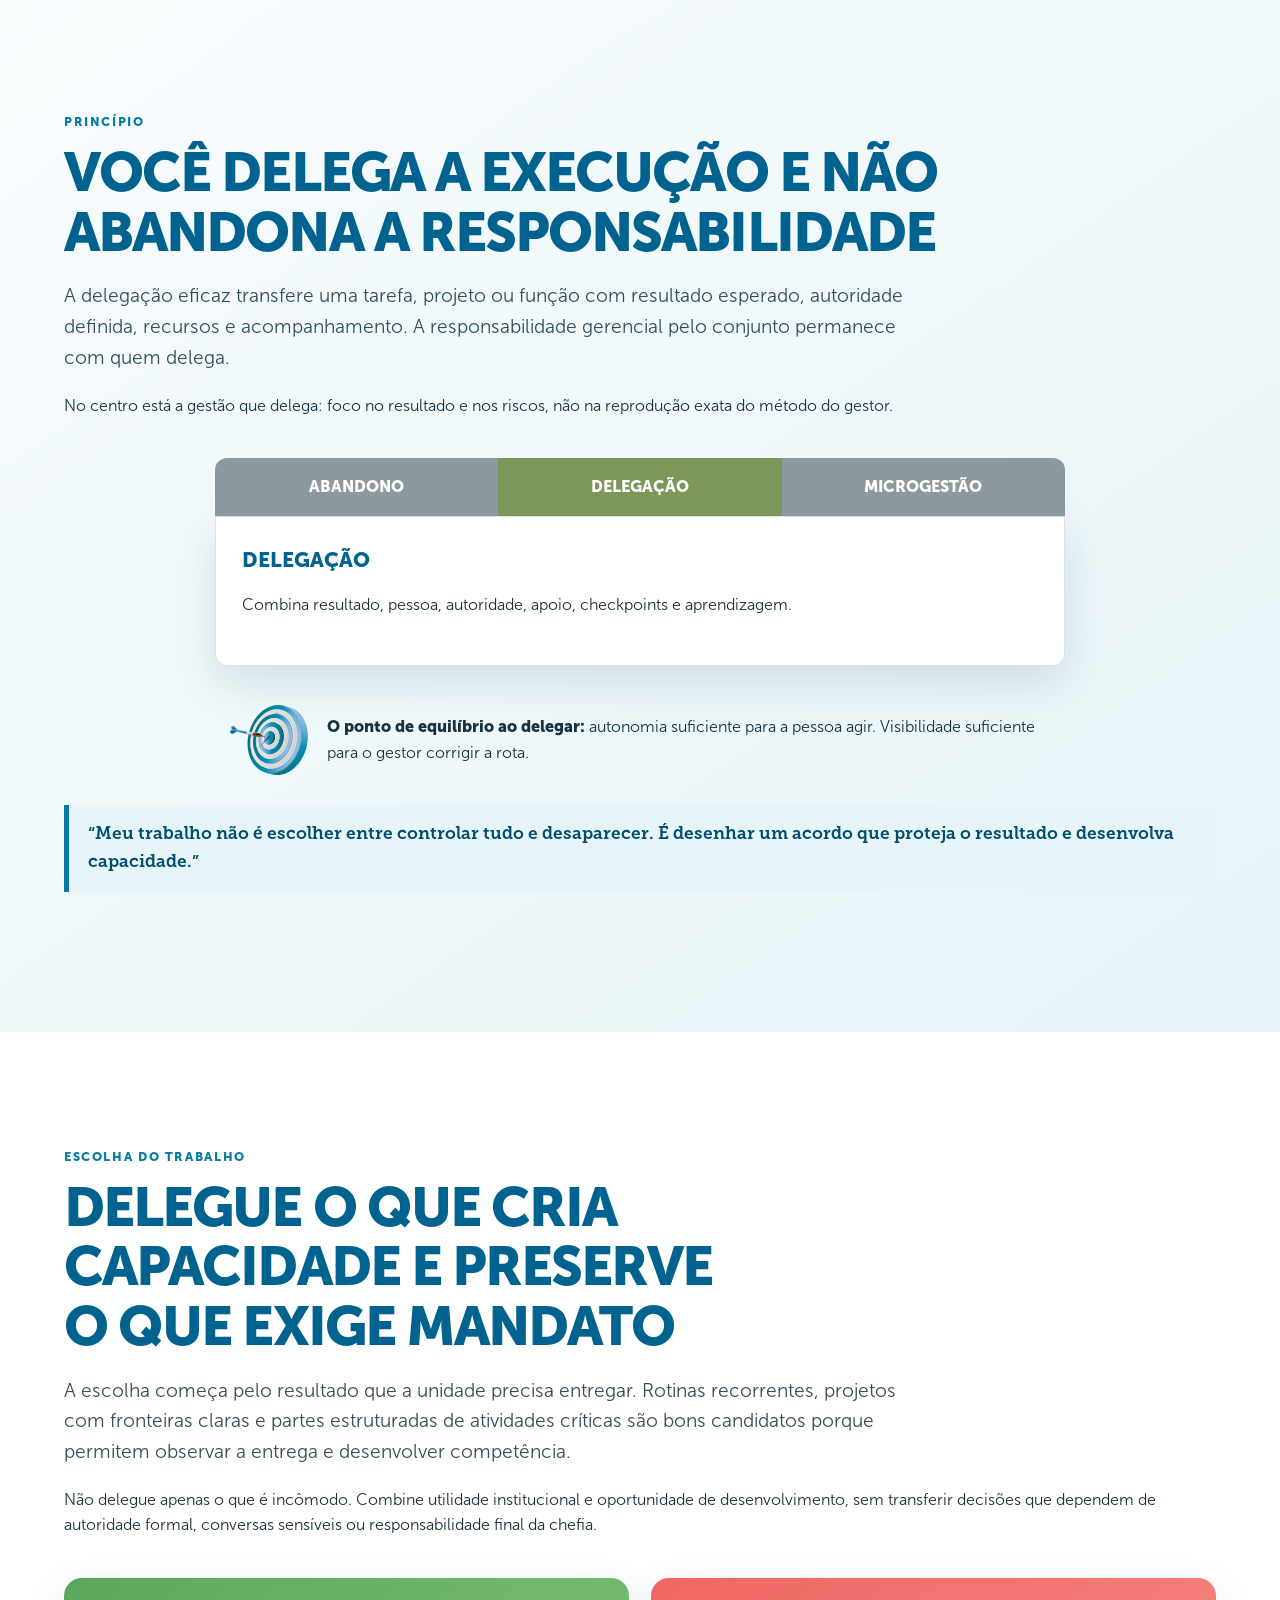
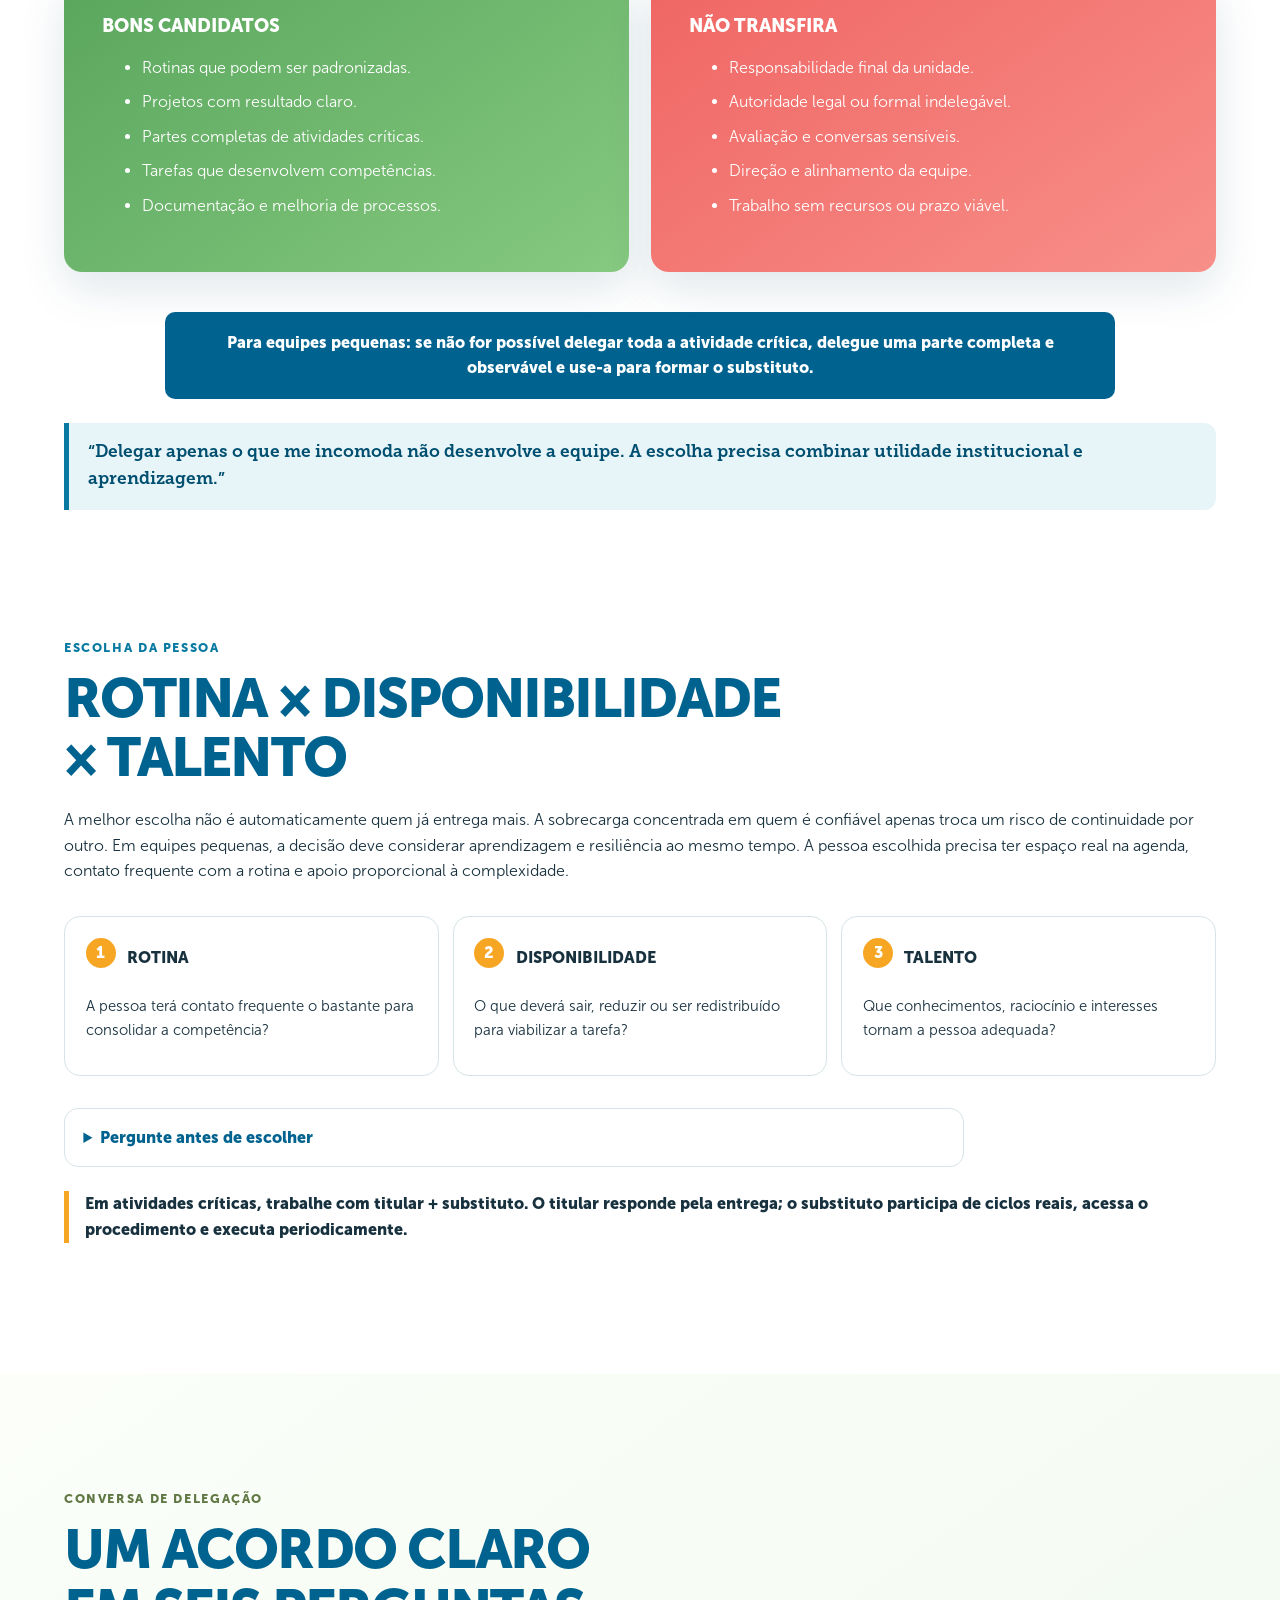
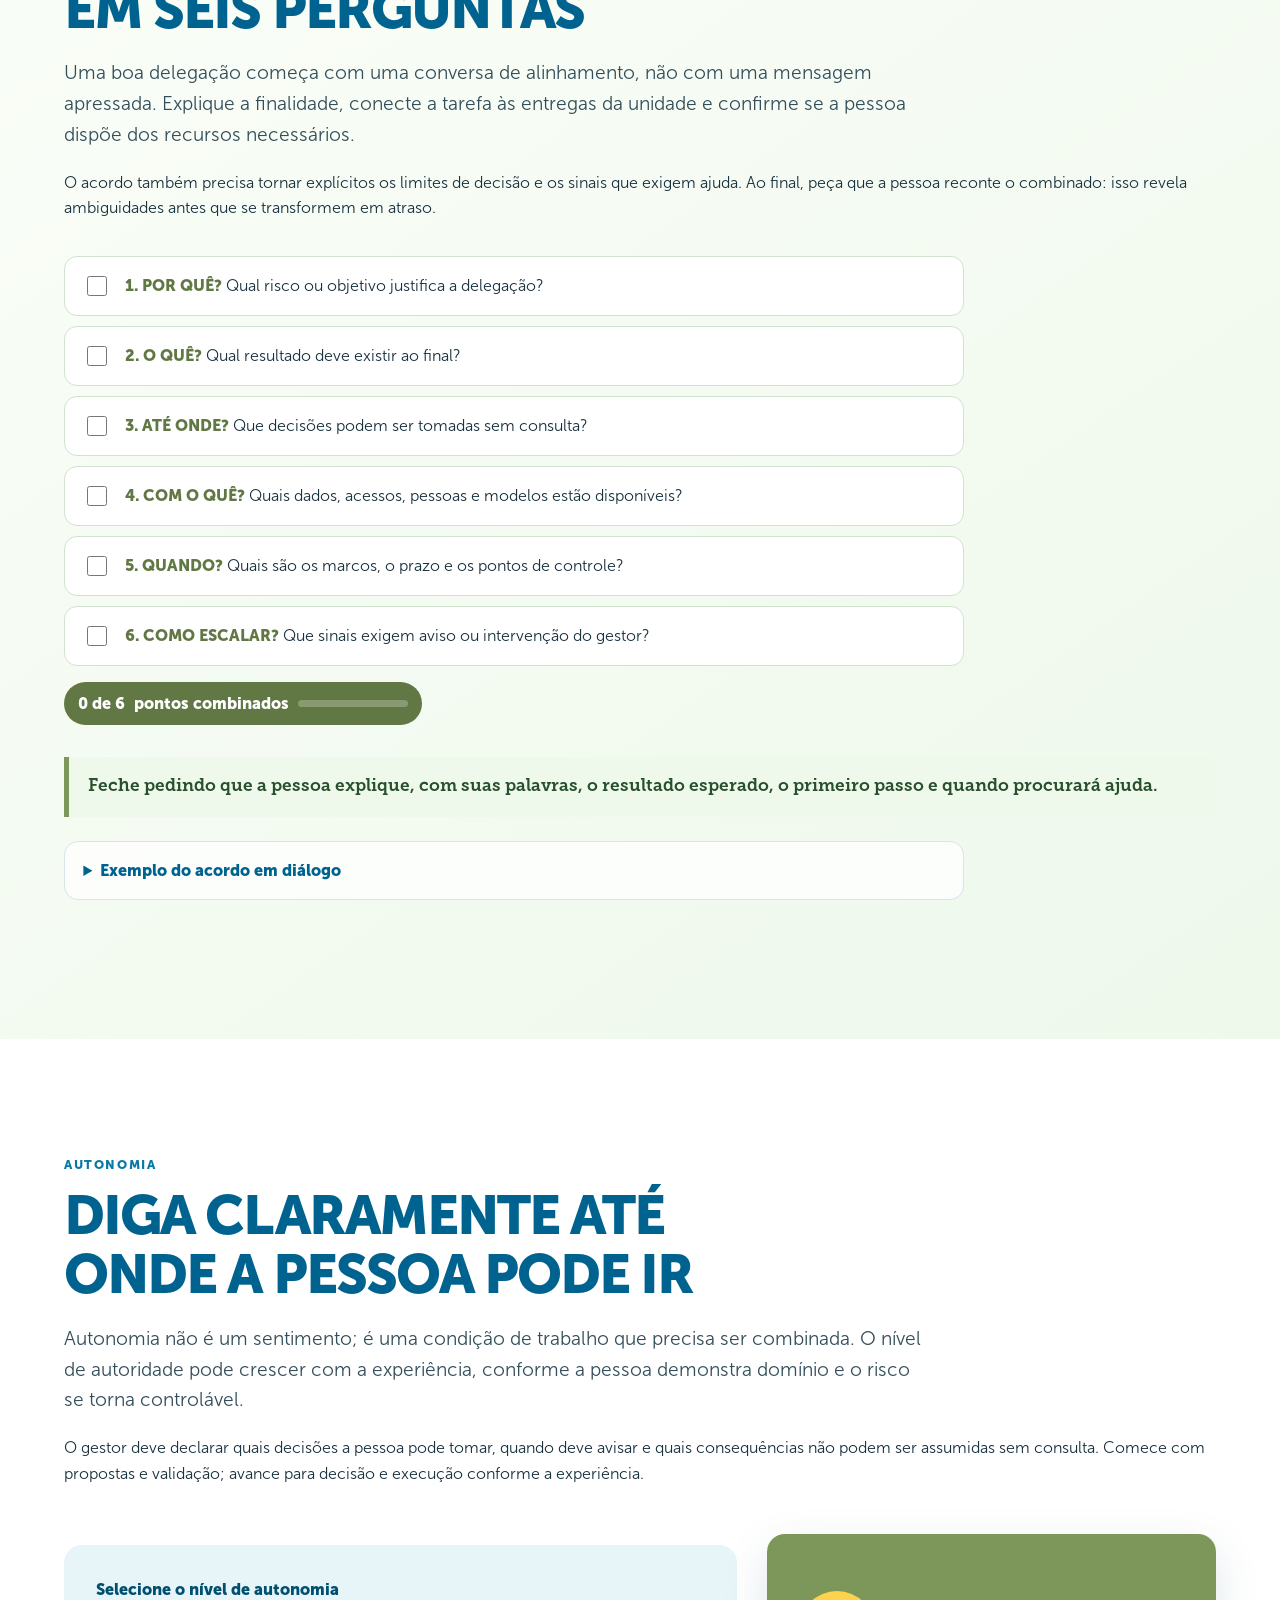
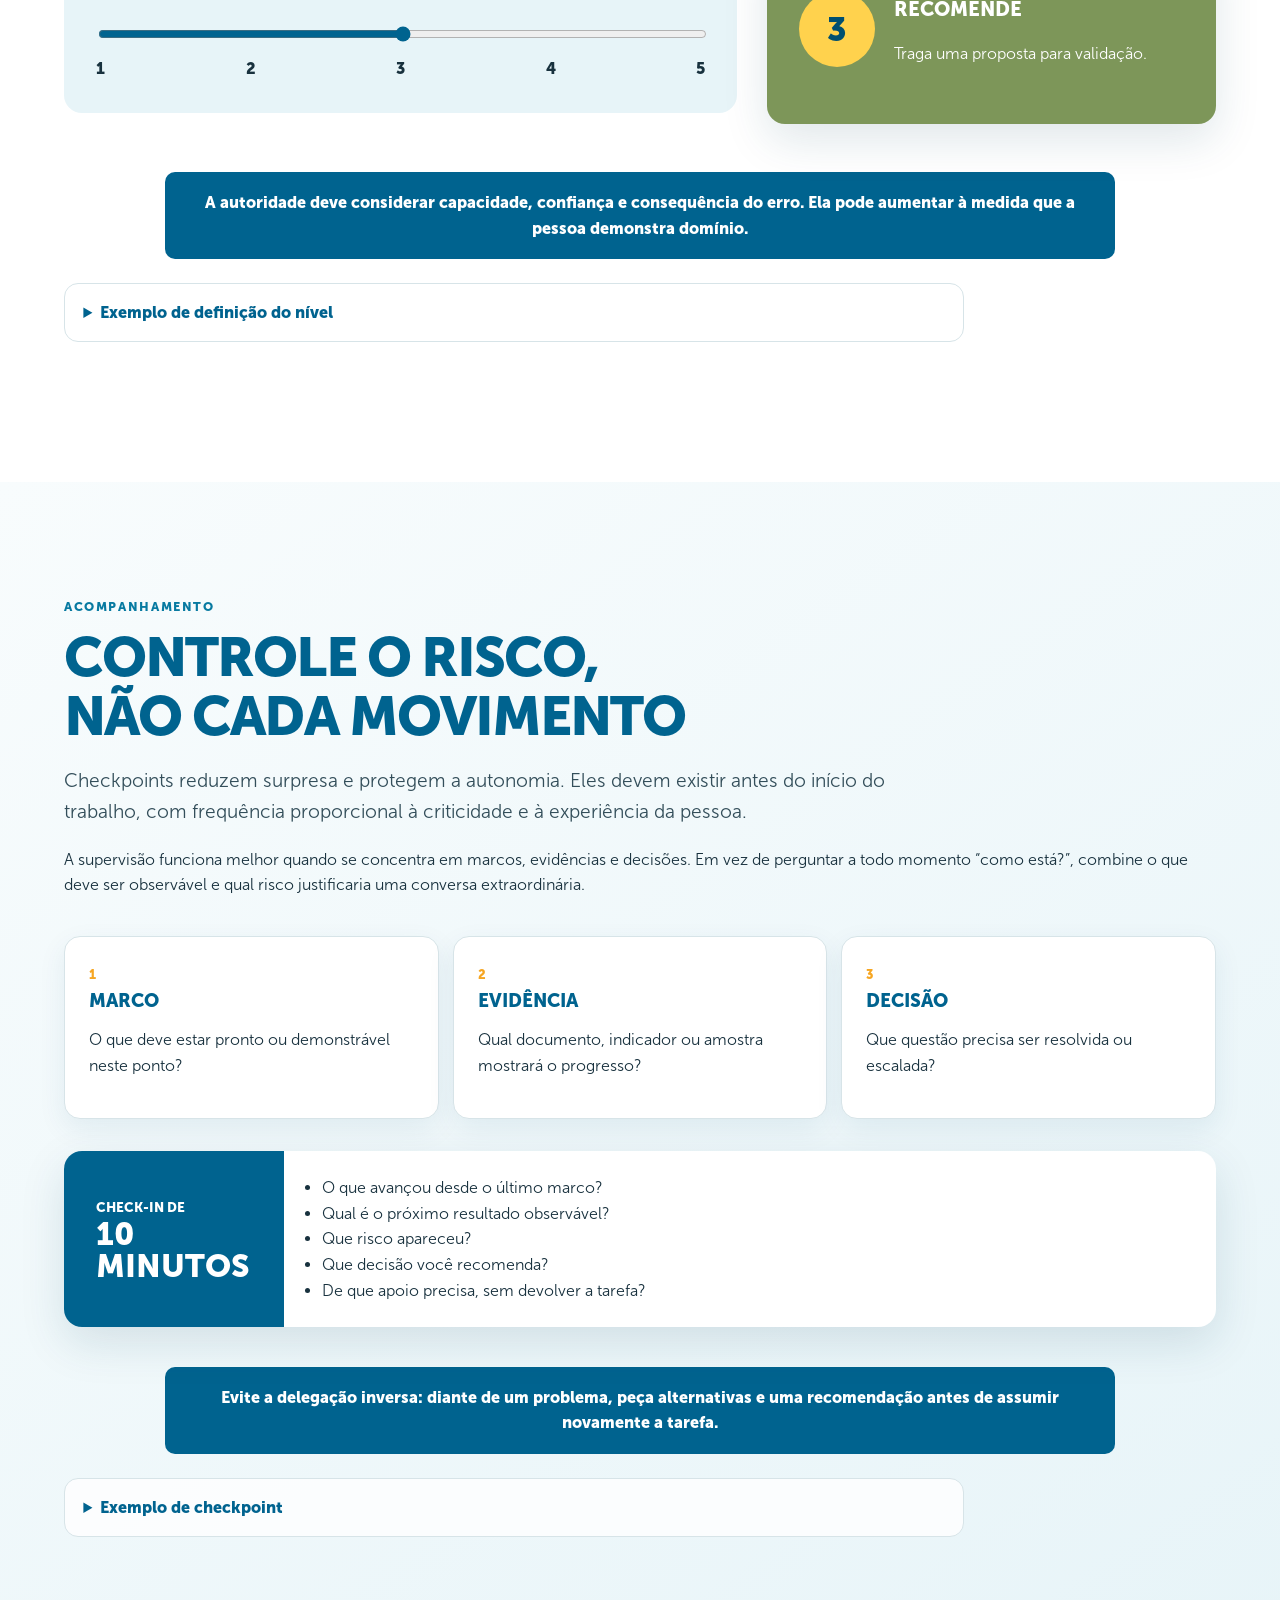
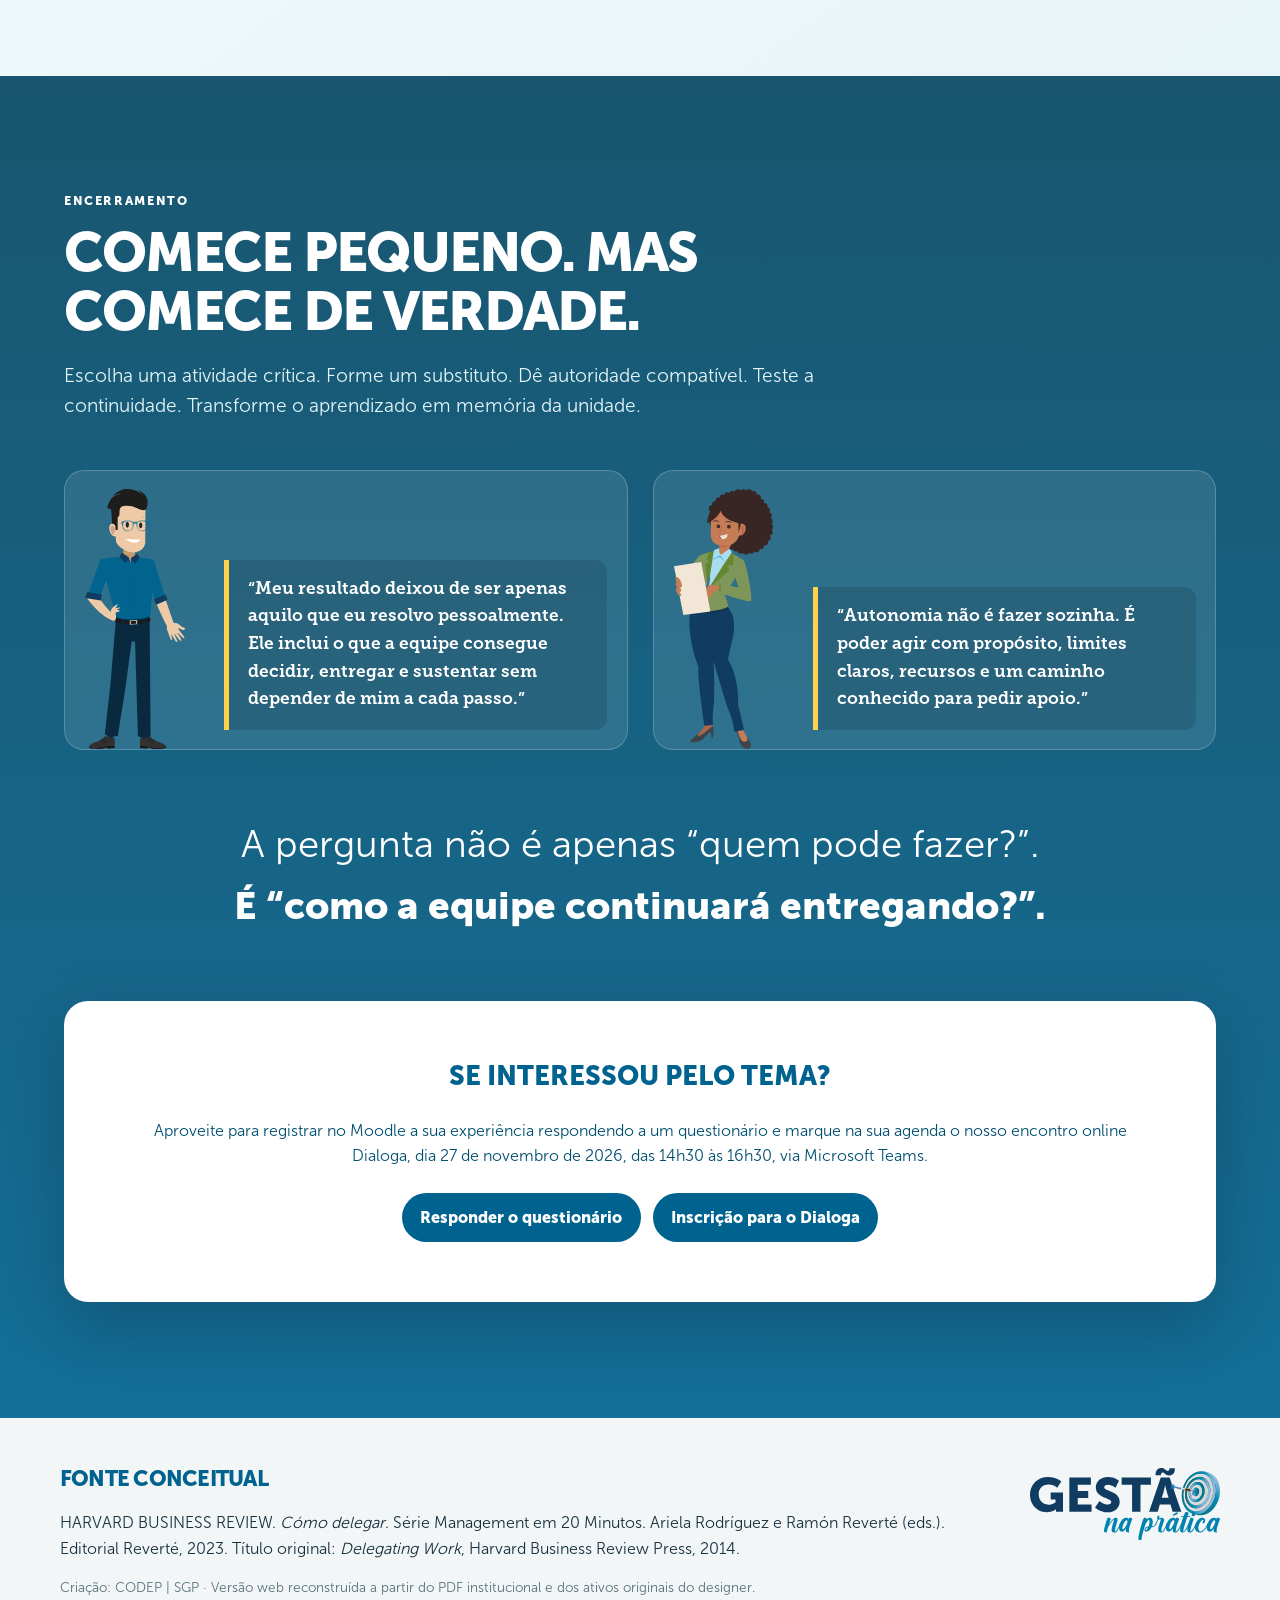
==== commit 5fddb385: "Atualiza data e horário do Dialoga" ====
--- a/delegacao/index.html
+++ b/delegacao/index.html
@@ -289,7 +289,7 @@
         <p class="closing-question">A pergunta não é apenas “quem pode fazer?”.<br><strong>É “como a equipe continuará entregando?”.</strong></p>
         <div class="cta-panel">
           <h3>Se interessou pelo tema?</h3>
-          <p>Aproveite para registrar no Moodle a sua experiência respondendo a um questionário e marque na sua agenda o nosso encontro online Dialoga, dia 11 de novembro de 2026, às 14h.</p>
+          <p>Aproveite para registrar no Moodle a sua experiência respondendo a um questionário e marque na sua agenda o nosso encontro online Dialoga, dia 27 de novembro de 2026, das 14h30 às 16h30, via Microsoft Teams.</p>
           <div class="cta-actions">
             <a class="button button-light" href="https://eadsgp.cjf.jus.br/sgp/mod/quiz/view.php?id=3083" target="_blank" rel="noopener noreferrer">Responder o questionário</a>
             <a class="button button-light" href="https://forms.cloud.microsoft/r/SEMVwZMxQA" target="_blank" rel="noopener noreferrer">Inscrição para o Dialoga</a>
